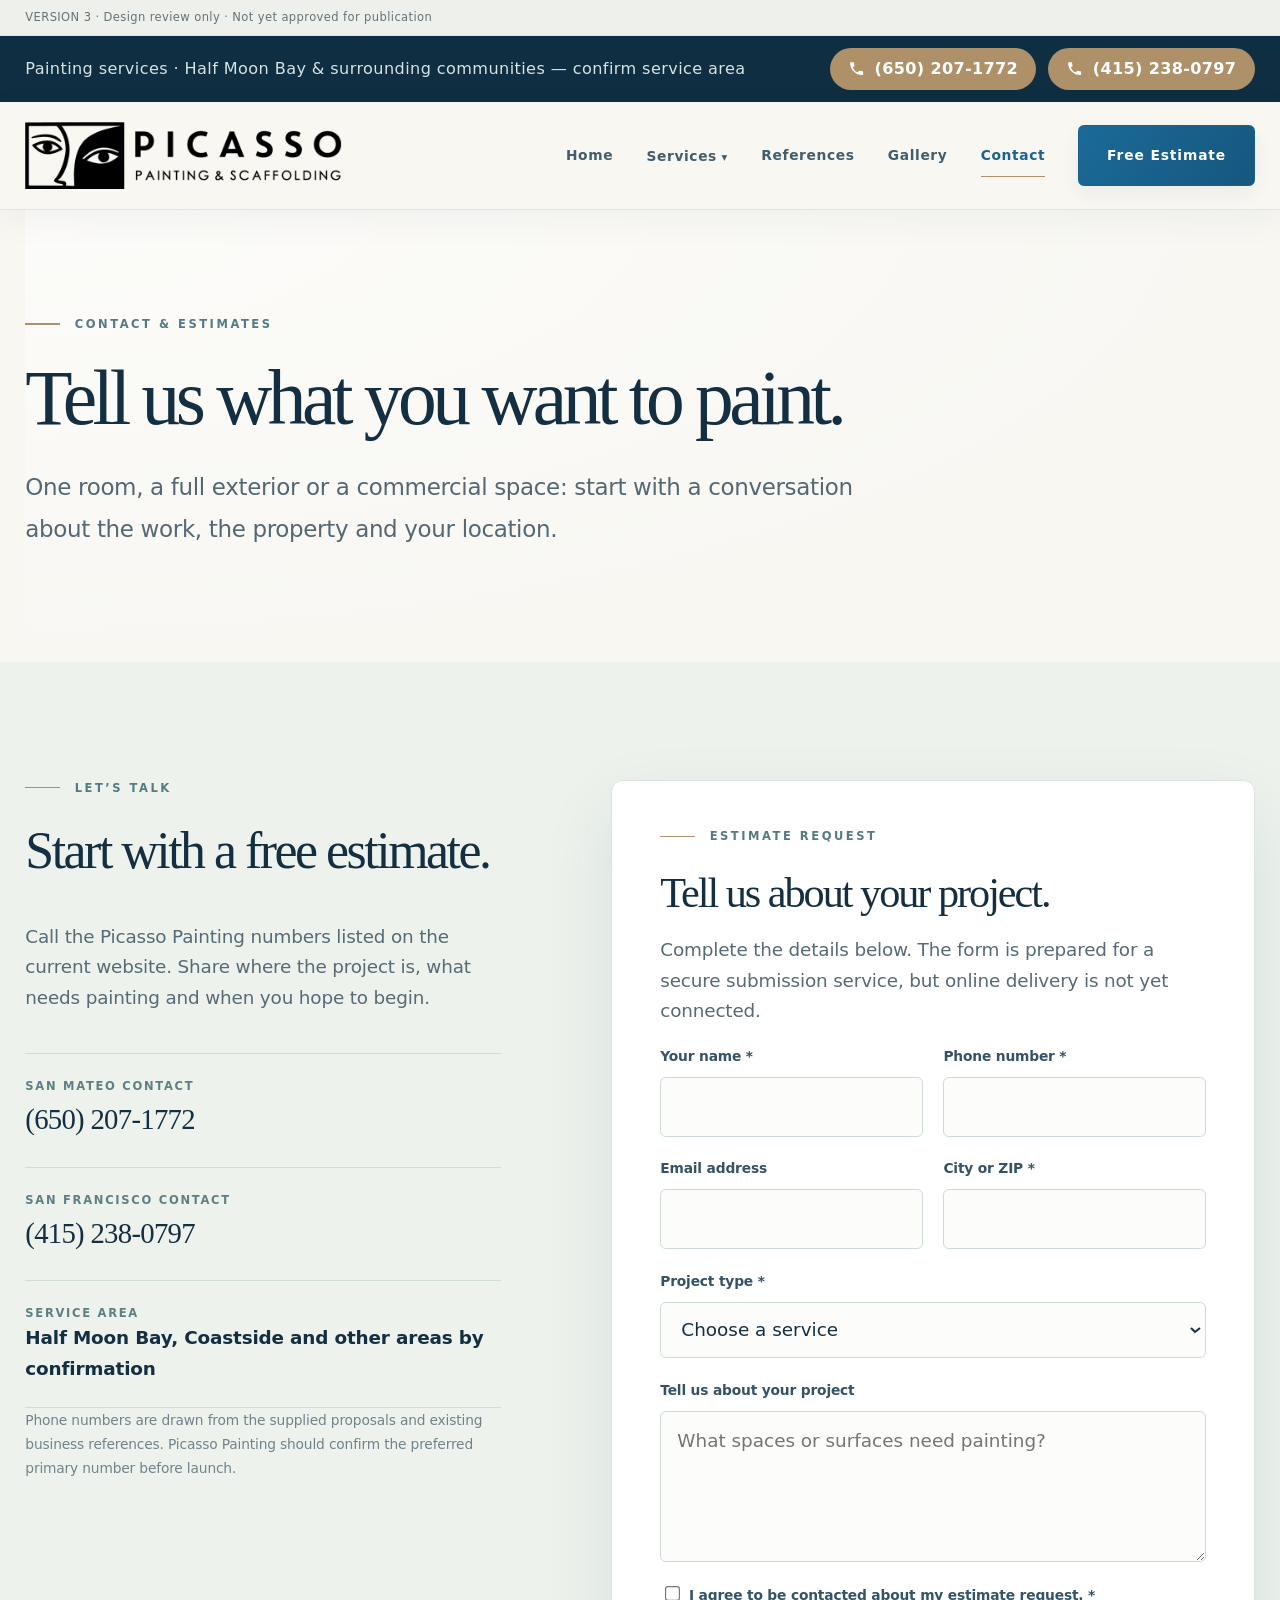
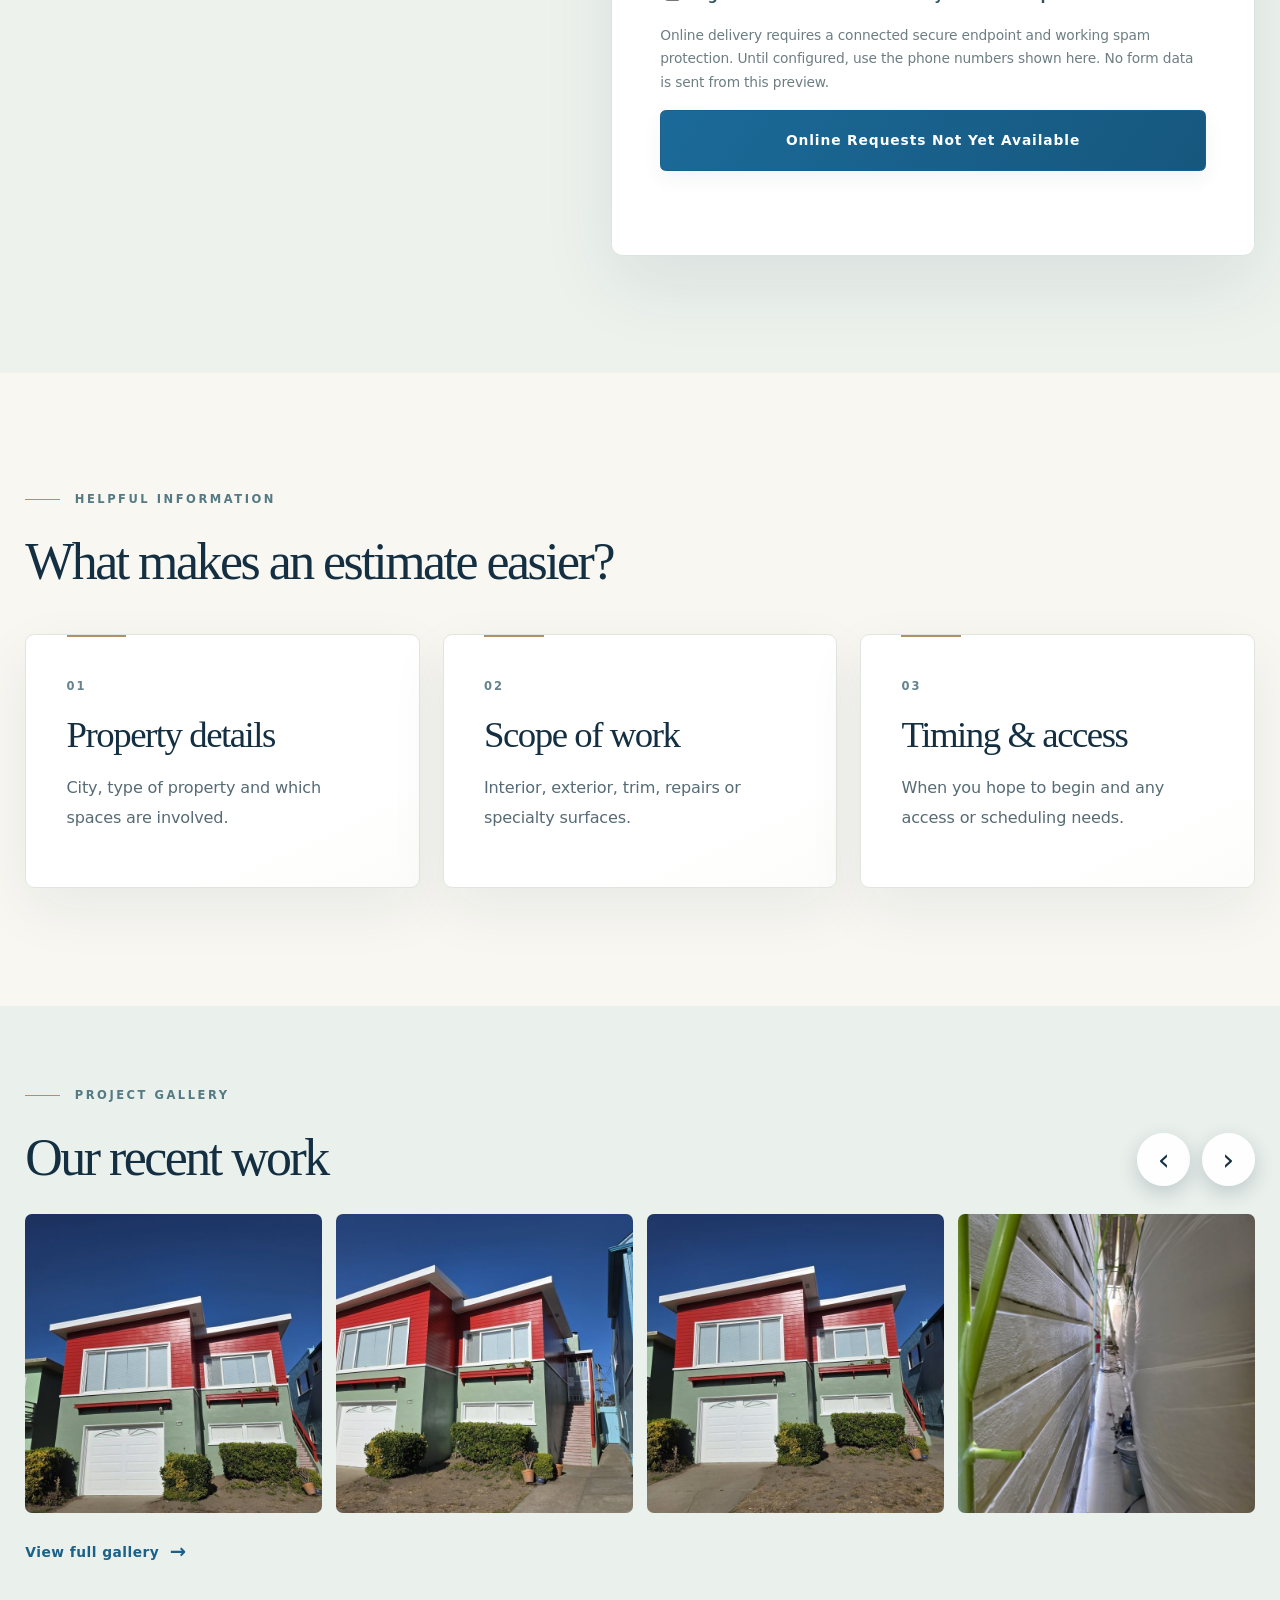
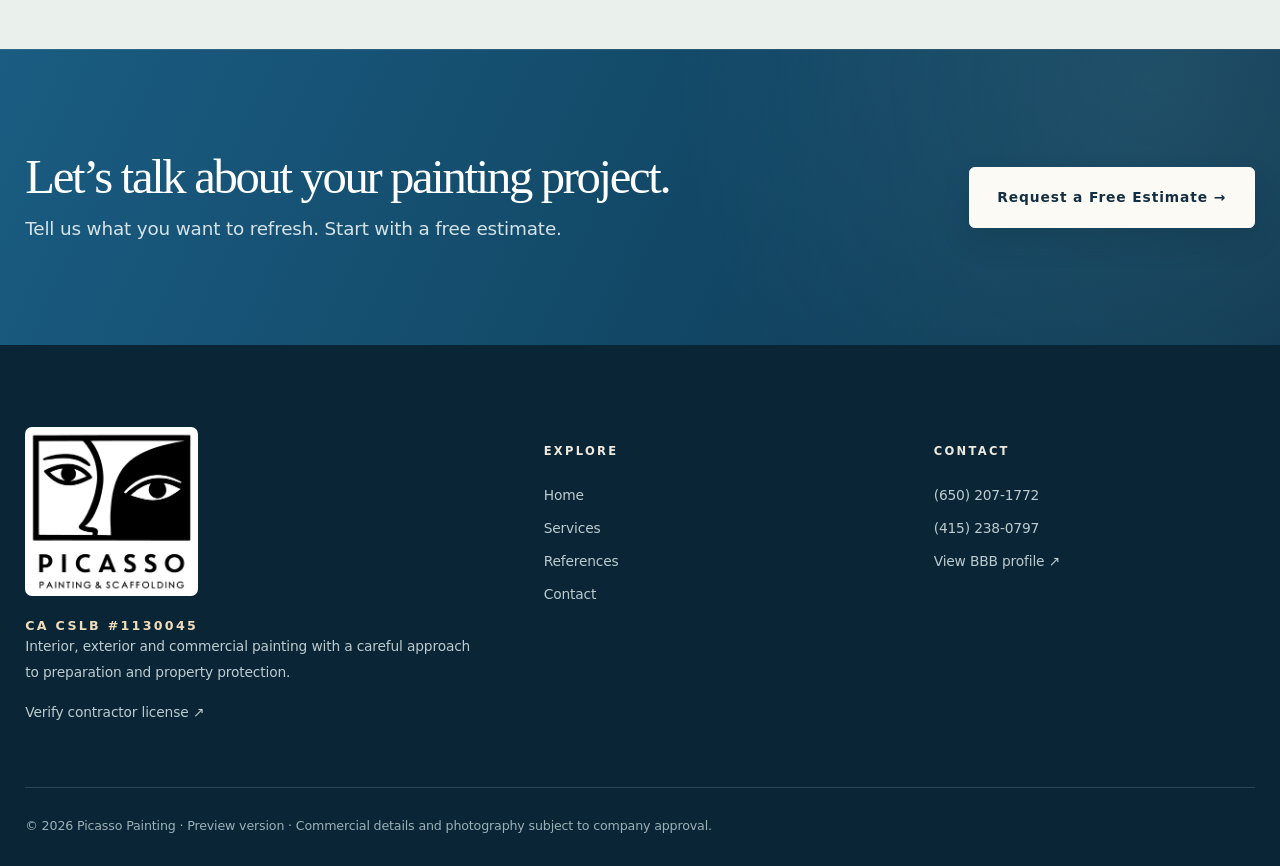
==== contacto.html @ cbc09846 "Aplicar cambios de la reunión del 19-nov: galería, logo, servicios y textos más grandes - Textos más" ====
<!doctype html><html lang="en"><head><meta charset="utf-8"><meta name="viewport" content="width=device-width,initial-scale=1"><meta name="theme-color" content="#112b41"><meta name="robots" content="noindex,nofollow"><title>Contact Picasso Painting | Request a Free Painting Estimate</title><meta name="description" content="Contact Picasso Painting about interior, exterior and commercial painting in Half Moon Bay and nearby communities. Call to discuss a free estimate."><meta property="og:title" content="Contact Picasso Painting | Request a Free Painting Estimate"><meta property="og:description" content="Contact Picasso Painting about interior, exterior and commercial painting in Half Moon Bay and nearby communities. Call to discuss a free estimate."><meta property="og:type" content="website"><style>
:root{--navy:#112b41;--deep:#092435;--blue:#1766a7;--sea:#e8f1ed;--cream:#faf9f5;--white:#fff;--muted:#536976;--line:#d9e3e3;--gold:#b99b6d;--max:1190px}
*{box-sizing:border-box}html{scroll-behavior:smooth;scroll-padding-top:94px}body{margin:0;background:var(--cream);font:16px/1.65 system-ui,-apple-system,Segoe UI,sans-serif;color:var(--navy);overflow-x:hidden}a{color:inherit;text-decoration:none}img{display:block;max-width:100%}button,input,textarea,select{font:inherit}button{cursor:pointer} :focus-visible{outline:3px solid #4e9dd0;outline-offset:3px} .wrap{width:min(var(--max),calc(100% - 44px));margin:auto}h1,h2,h3,p{margin-top:0}h1,h2,h3{font-family:Georgia,'Times New Roman',serif;font-weight:400;letter-spacing:-.045em;line-height:1.12}h1{font-size:clamp(44px,5.8vw,78px)}h2{font-size:clamp(35px,4vw,55px)}h3{font-size:clamp(25px,2.7vw,33px)}p{color:var(--muted)}.eyebrow{font-size:11px;letter-spacing:.18em;text-transform:uppercase;font-weight:800;color:#467989;margin-bottom:15px;display:flex;gap:12px;align-items:center}.eyebrow:before{content:'';width:23px;height:1px;background:var(--gold)}.lead{font-size:clamp(17px,1.6vw,20px);line-height:1.75}.btn{display:inline-flex;align-items:center;justify-content:center;min-height:52px;padding:12px 22px;border:1px solid transparent;border-radius:4px;font-weight:800;font-size:13px;text-align:center;transition:.2s}.btn:hover{transform:translateY(-2px)}.primary{background:var(--blue);color:white}.primary:hover{background:#105083}.outline{border-color:#b6cad1;background:white}.outline:hover{background:#eaf3f5}.white{background:white;color:var(--navy)}.text-link{display:inline-flex;font-size:13px;font-weight:800;color:#1664a5;gap:9px;align-items:center}.text-link:after{content:'→';font-size:18px}.topline{background:var(--navy);color:#dce9ed;font-size:11px;padding:8px 0}.topline .wrap{display:flex;justify-content:space-between;gap:12px}.topline a:hover{text-decoration:underline}.head{position:sticky;top:0;z-index:30;background:rgba(250,249,245,.97);border-bottom:1px solid var(--line);backdrop-filter:blur(16px)}.header{display:flex;justify-content:space-between;align-items:center;min-height:83px;gap:24px}.brand{display:flex;align-items:center;gap:11px}.brand img{width:61px;height:44px;object-fit:contain}.brand-text{display:grid;line-height:1.1;color:var(--navy)}.brand-text strong{font-size:21px;letter-spacing:.14em}.brand-text small{font-size:10px;letter-spacing:.49em;font-weight:800;margin-top:5px}.nav{display:flex;gap:25px;align-items:center}.nav>a:not(.btn){font-size:12px;font-weight:800;color:#385266}.nav>a[aria-current=page]{color:var(--blue);border-bottom:2px solid var(--blue);padding-bottom:5px}.nav a:hover{color:#1766a7}.menu{display:none;background:white;border:1px solid var(--line);border-radius:4px;padding:9px 14px;font-size:20px}.hero{display:grid;grid-template-columns:1.05fr .95fr;align-items:center;gap:7%;padding:76px 0 95px}.hero h1{margin:0 0 21px}.hero h1 em{font-weight:400;color:var(--blue)}.hero p{max-width:590px}.actions{display:flex;flex-wrap:wrap;gap:12px}.hero-photo{height:500px;border-radius:155px 7px 7px 7px;background:linear-gradient(135deg,#dcebe5,#c8dbd8);overflow:hidden;box-shadow:0 20px 60px #112b411c;position:relative}.hero-photo img{width:100%;height:100%;object-fit:cover}.photo-caption{font-size:11px;color:#647b84;padding-top:9px}.hero-words{display:flex;flex-wrap:wrap;gap:17px;font-size:12px;color:#54727e;font-weight:700;margin-top:26px}.hero-words span:before{content:'✓';color:var(--blue);margin-right:7px}.strip{background:#fff;border-block:1px solid var(--line)}.strip-inner{display:grid;grid-template-columns:repeat(3,1fr)}.strip-item{padding:25px 24px;border-right:1px solid var(--line)}.strip-item:first-child{padding-left:0}.strip-item:last-child{border:0}.strip-item b{display:block;font-size:13px}.strip-item p{font-size:12px;margin:4px 0 7px}.strip-item a{font-size:12px;color:var(--blue);font-weight:750;text-decoration:underline}.section{padding:98px 0}.alt{background:#edf4f0}.dark{background:var(--navy);color:#fff}.dark h2,.dark h3{color:#fff}.dark p{color:#c5d7df}.section-head{display:flex;gap:35px;align-items:end;justify-content:space-between;margin-bottom:34px}.section-head h2{margin:0;max-width:740px}.section-head p{max-width:335px;margin:0}.cards{display:grid;grid-template-columns:repeat(3,minmax(0,1fr));gap:18px}.card{background:#fff;border:1px solid var(--line);padding:31px;display:flex;flex-direction:column;min-width:0}.card small{color:#54808d;letter-spacing:.14em;text-transform:uppercase;font-weight:850;font-size:10px}.card h3{margin:12px 0}.card p{font-size:14px;flex:1}.card .text-link{margin-top:10px}.reasons{display:grid;grid-template-columns:repeat(3,1fr);border-top:1px solid #ffffff33;border-left:1px solid #ffffff33;margin-top:32px}.reason{padding:28px;border-bottom:1px solid #ffffff33;border-right:1px solid #ffffff33}.reason b{font-size:15px}.reason p{font-size:13px;margin:8px 0 0}.reason .number{color:#bfd5dd;font:italic 29px Georgia;display:block;margin-bottom:16px}.process{display:grid;grid-template-columns:repeat(4,1fr);gap:22px}.process article{border-top:1px solid var(--line);padding-top:19px}.process b{color:#ae8e63;font:italic 30px Georgia}.process h3{font:700 16px system-ui;letter-spacing:0;margin:15px 0 9px}.process p{font-size:13px}.faq{max-width:850px;margin:auto;border-top:1px solid var(--line)}.faq details{border-bottom:1px solid var(--line)}.faq summary{padding:20px 0;cursor:pointer;font-weight:750;list-style:none;display:flex;justify-content:space-between;gap:20px}.faq summary:after{content:'+';font-size:25px;font-weight:300;color:var(--blue)}.faq details[open] summary:after{content:'−'}.faq summary::-webkit-details-marker{display:none}.faq p{font-size:14px;padding-bottom:14px;max-width:720px}.cta{background:#155c93;color:white;padding:65px 0}.cta-inner{display:flex;justify-content:space-between;align-items:center;gap:30px}.cta h2{color:#fff;margin:0 0 8px}.cta p{color:#dfebf1;margin:0}.footer{background:var(--deep);color:#d7e6e9;padding:55px 0 24px}.footer-grid{display:grid;grid-template-columns:1.4fr 1fr 1fr;gap:50px;border-bottom:1px solid #ffffff29;padding-bottom:35px}.footer h4{color:#fff;text-transform:uppercase;font-size:11px;letter-spacing:.13em}.footer p,.footer a{color:#b8cfd5;font-size:13px}.footer a{display:block;margin:6px 0}.footer .brand-text strong{color:#fff}.footer-bottom{font-size:11px;color:#9bb6bd;padding-top:20px}.page-hero{padding:73px 0 55px}.page-hero h1{max-width:870px;margin:0 0 21px}.page-hero p{max-width:730px}.feature{display:grid;grid-template-columns:.82fr 1.18fr;gap:9%;padding:63px 0;border-top:1px solid var(--line);align-items:start}.feature:nth-child(even){grid-template-columns:1.18fr .82fr}.feature:nth-child(even) .feature-copy{order:2}.feature h2{margin:8px 0 19px}.feature p{font-size:15px}.feature-list{background:#fff;border:1px solid var(--line);padding:30px}.feature-list h3{font-size:25px;margin:0 0 18px}.feature-list ul{margin:0;padding-left:19px;color:var(--muted)}.feature-list li{padding-bottom:9px;font-size:14px}.special-grid{display:grid;grid-template-columns:repeat(3,1fr);gap:13px}.special-grid div{background:white;padding:20px;border:1px solid var(--line);font-weight:700;font-size:14px}.ref-actions{display:flex;gap:10px;flex-wrap:wrap;margin:20px 0 30px}.filter{border:1px solid #bbccd1;background:#fff;padding:10px 16px;border-radius:3px;font-size:13px;font-weight:800;color:var(--navy)}.filter[aria-pressed=true]{background:var(--navy);color:white}.reference-grid{display:grid;grid-template-columns:repeat(3,1fr);gap:16px}.reference{background:#fff;border:1px solid var(--line);padding:27px}.reference small{color:#5a8390;font-size:11px;letter-spacing:.12em;text-transform:uppercase;font-weight:800}.reference h3{font-size:26px;margin:12px 0}.reference p{font-size:13px;margin-bottom:0}.notice{border-left:3px solid var(--gold);background:#fff;padding:19px 24px;margin:24px 0;color:var(--muted);font-size:13px}.contact-grid{display:grid;grid-template-columns:.85fr 1.15fr;gap:8%;align-items:start}.contact-phones{border-top:1px solid #cbdcd9;margin-top:27px}.contact-phones div{padding:16px 0;border-bottom:1px solid #cbdcd9}.contact-phones span{display:block;font-size:10px;font-weight:800;text-transform:uppercase;letter-spacing:.12em;color:#5e818b}.contact-phones a{font-size:21px;font-weight:800}.form-box{background:white;padding:34px;border:1px solid var(--line);box-shadow:0 15px 40px #112b410d}.form-box h2{font-size:36px}.fields{display:grid;grid-template-columns:1fr 1fr;gap:15px}.field{display:flex;flex-direction:column;gap:5px}.field.full{grid-column:1/-1}.field label{font-size:12px;font-weight:800}.field input,.field select,.field textarea{min-height:49px;width:100%;background:#fbfcfc;border:1px solid #bccfd5;padding:11px;border-radius:3px;color:var(--navy)}.field textarea{min-height:110px;resize:vertical}.field input:focus,.field textarea:focus,.field select:focus{border-color:#1664a5}.form-note{font-size:12px;margin:14px 0}.form-status{font-size:13px;font-weight:750;color:#8a5131;min-height:1.4em}.bot-field{position:absolute!important;left:-9999px!important}.mobile-cta{display:none}.review-flag{font-size:11px;background:#e7eee9;border-bottom:1px solid #d3e0db;color:#476675;padding:7px 0}.review-flag a{text-decoration:underline}.fineprint{font-size:12px;color:#718591}.detail-link{display:block;color:#12619a;font-size:13px;font-weight:800;margin-top:12px}.error{color:#a13d36}.success{color:#176a51}
@media(max-width:900px){.nav{gap:14px}.nav>a:not(.btn){font-size:11px}.hero{gap:4%}.cards,.reference-grid{grid-template-columns:repeat(2,1fr)}.footer-grid{gap:25px}}
@media(max-width:720px){body{padding-bottom:66px}.wrap{width:min(100% - 32px,var(--max))}.topline{display:none}.header{min-height:72px}.brand img{width:48px}.brand-text strong{font-size:17px}.brand-text small{font-size:8px}.menu{display:block}.nav{display:none;position:absolute;left:0;right:0;top:100%;background:var(--cream);padding:20px 16px 25px;border-bottom:1px solid var(--line);flex-direction:column;align-items:stretch;gap:15px;box-shadow:0 15px 20px #112b4115}.nav.open{display:flex}.nav>a:not(.btn){font-size:14px;padding:8px}.hero{grid-template-columns:1fr;gap:31px;padding:49px 0 60px}.hero h1{font-size:clamp(42px,11vw,60px)}.hero-photo{height:350px;border-top-left-radius:105px}.strip-inner{grid-template-columns:1fr}.strip-item{padding:17px 0;border-right:0;border-bottom:1px solid var(--line)}.strip-item:last-child{border:0}.section{padding:67px 0}.section-head{display:block}.section-head p{margin-top:16px}.cards,.reference-grid,.reasons,.process,.special-grid,.footer-grid{grid-template-columns:1fr}.reasons{border-left:0}.reason{border-left:1px solid #ffffff33}.cta-inner{display:block}.cta .btn{margin-top:23px}.feature,.feature:nth-child(even){grid-template-columns:1fr;gap:20px;padding:42px 0}.feature:nth-child(even) .feature-copy{order:0}.page-hero{padding:49px 0 30px}.contact-grid{grid-template-columns:1fr;gap:35px}.form-box{padding:23px}.fields{grid-template-columns:1fr}.mobile-cta{display:grid;grid-template-columns:1fr 1fr;position:fixed;bottom:0;left:0;right:0;z-index:55;background:#fff;box-shadow:0 -5px 20px #0b263823;gap:8px;padding:8px max(12px,env(safe-area-inset-left)) calc(8px + env(safe-area-inset-bottom))}.mobile-cta a{min-height:47px;padding:8px;font-size:12px}.footer{padding-bottom:35px}}
@media(prefers-reduced-motion:reduce){html{scroll-behavior:auto}*,*:before,*:after{animation-duration:.01ms!important;transition-duration:.01ms!important}}

/* ============================================================
   PICASSO PAINTING · COASTAL EDITORIAL PREMIUM REFINEMENT
   Visual-only enhancement. Existing HTML, copy, links and JS remain intact.
   ============================================================ */
:root{
  --navy:#142f42;
  --deep:#0b2535;
  --blue:#1b628d;
  --sea:#eaf0ec;
  --cream:#f8f7f2;
  --white:#ffffff;
  --muted:#566b75;
  --line:#dbe2de;
  --gold:#ae9168;
  --max:1216px;
  --premium-shadow:0 18px 52px rgba(18,46,61,.065);
  --premium-shadow-hover:0 25px 55px rgba(18,46,61,.12);
  --premium-serif:"Iowan Old Style","Baskerville","Palatino Linotype","Book Antiqua",Georgia,serif;
  --premium-sans:"Avenir Next","Segoe UI",system-ui,-apple-system,BlinkMacSystemFont,sans-serif;
}
body{
  background:var(--cream);
  color:var(--navy);
  font-family:var(--premium-sans);
  font-weight:400;
  letter-spacing:-.009em;
  -webkit-font-smoothing:antialiased;
  text-rendering:optimizeLegibility;
}
h1,h2,h3{font-family:var(--premium-serif);font-weight:400;line-height:1.11;letter-spacing:-.048em}
h1{font-size:clamp(46px,6.05vw,84px);line-height:1.055;letter-spacing:-.058em}
h2{font-size:clamp(37px,4.05vw,57px)}
h3{font-size:clamp(25px,2.5vw,34px);letter-spacing:-.04em}
p{color:var(--muted)}
.lead{font-size:clamp(17px,1.65vw,20px);line-height:1.83;letter-spacing:-.015em;color:#546874}
.eyebrow{
  font-size:10px;
  line-height:1.45;
  font-weight:800;
  letter-spacing:.22em;
  color:#547a83;
  gap:13px;
  margin-bottom:22px;
}
.eyebrow:before{width:30px;background:var(--gold);height:1px}
:focus-visible{outline:2px solid #246e9e;outline-offset:4px}
.review-flag{
  background:#edf0eb;
  border-bottom:1px solid #e0e5dc;
  color:#637477;
  font-size:10px;
  letter-spacing:.035em;
  padding:7px 0;
}
.topline{background:#102e42;color:#d6e3e6;padding:9px 0;font-size:11px;letter-spacing:.025em}
.topline .wrap{align-items:center}
.topline a{color:#f2f4f1;transition:color .2s ease}
.topline a:hover{color:#e3c99f}
.head{
  background:rgba(248,247,242,.955);
  border-bottom:1px solid rgba(114,144,151,.18);
  box-shadow:0 8px 32px rgba(16,43,59,.048);
  -webkit-backdrop-filter:blur(20px);
  backdrop-filter:blur(20px);
}
.header{min-height:93px;gap:32px}
.brand{gap:14px}
.brand img{width:65px;height:46px;object-fit:contain}
.brand-text strong{font-size:20px;font-weight:750;letter-spacing:.16em}
.brand-text small{font-size:9px;letter-spacing:.55em;font-weight:800;margin-top:6px}
.nav{gap:29px}
.nav>a:not(.btn){
  font-size:12px;
  font-weight:700;
  color:#425d6b;
  letter-spacing:.045em;
  position:relative;
  padding-bottom:0;
  border:0;
  transition:color .2s ease;
}
.nav>a:not(.btn):after{
  content:"";
  position:absolute;
  left:0;right:100%;bottom:-9px;
  height:1px;
  background:var(--gold);
  transition:right .25s ease;
}
.nav>a:not(.btn):hover:after,.nav>a[aria-current=page]:after{right:0}
.nav>a[aria-current=page]:not(.btn){color:var(--blue)}
.nav a:hover{color:var(--blue)}
.btn{
  min-height:53px;
  padding:13px 24px;
  border-radius:5px;
  font-size:12px;
  font-weight:800;
  letter-spacing:.065em;
  line-height:1.35;
  box-shadow:0 7px 18px rgba(13,48,72,.055);
  transition:background-color .25s ease,box-shadow .25s ease,transform .25s ease,border-color .25s ease,color .25s ease;
}
.btn:hover{transform:translateY(-2px);box-shadow:0 13px 25px rgba(13,48,72,.14)}
.primary{background:linear-gradient(125deg,#1b6a99,#16577d);border-color:#1b608b;color:#fff}
.primary:hover{background:linear-gradient(125deg,#165a82,#0d466a);border-color:#124c71}
.outline{background:rgba(255,255,255,.72);border-color:#bbccc9;color:var(--navy)}
.outline:hover{background:#fff;border-color:var(--gold)}
.white{background:#fcfaf5;color:var(--navy);border-color:#fcfaf5}
.white:hover{background:#fffdf9}
.text-link,.detail-link{
  color:#1b6088;
  font-size:12px;
  font-weight:800;
  letter-spacing:.035em;
  text-underline-offset:4px;
  transition:color .2s ease;
}
.text-link:hover,.detail-link:hover{color:#977744}
.text-link:after{font-size:17px;transition:transform .2s ease}
.text-link:hover:after{transform:translateX(4px)}
.hero{
  gap:8%;
  padding:clamp(75px,7.5vw,115px) 0 clamp(95px,8.7vw,132px);
  background:radial-gradient(ellipse at 30% 24%,rgba(255,255,255,.74),rgba(255,255,255,0) 65%);
}
.hero h1{max-width:690px;margin-bottom:27px}
.hero h1 em,.references-hero h1 em{color:var(--blue);font-style:italic}
.hero p{max-width:575px}
.hero .actions{margin-top:30px}
.hero-photo{
  height:clamp(480px,44vw,585px);
  border-radius:210px 9px 9px 9px;
  background:linear-gradient(140deg,#dce9e4,#c6d8d7);
  box-shadow:0 30px 75px rgba(16,49,68,.16),0 2px 8px rgba(16,49,68,.055);
  isolation:isolate;
}
.hero-photo:after{
  content:"";position:absolute;inset:0;
  pointer-events:none;
  background:linear-gradient(to bottom,transparent 60%,rgba(12,39,56,.11));
}
.hero-photo img{transition:transform .8s cubic-bezier(.2,.7,.2,1)}
.hero-photo:hover img{transform:scale(1.035)}
.photo-caption{color:#71858c;font-size:10px;letter-spacing:.02em;padding-top:13px}
.hero-words{margin-top:34px;gap:12px 24px;font-size:11px;font-weight:700;color:#5a7580}
.hero-words span:before{color:#96754c;margin-right:8px}
.strip{
  background:linear-gradient(115deg,#fffefb,#f9fbf8);
  border-block:1px solid var(--line);
}
.strip-item{padding:30px 32px;border-color:var(--line)}
.strip-item b{font-size:13px;letter-spacing:.005em;color:#203d4f}
.strip-item p{font-size:12px;line-height:1.7;margin:5px 0 8px}
.strip-item a{font-size:12px;color:var(--blue);text-underline-offset:3px}
.section{padding:clamp(80px,8vw,118px) 0}
.alt{background:#edf2ed}
.section-head{gap:40px;margin-bottom:40px}
.section-head h2{max-width:760px}
.section-head p{line-height:1.75}
.cards{gap:20px}
.card{
  border:1px solid #e0e5e0;
  border-radius:8px;
  padding:37px 35px 34px;
  background:linear-gradient(155deg,#fff 0%,#fff 75%,#fcfcfa 100%);
  box-shadow:var(--premium-shadow);
  position:relative;
  overflow:hidden;
  transition:transform .26s ease,box-shadow .26s ease,border-color .26s ease;
}
.card:before{
  content:"";position:absolute;left:35px;top:0;
  width:52px;height:2px;background:var(--gold);
}
.card:hover{transform:translateY(-5px);border-color:#d6dace;box-shadow:var(--premium-shadow-hover)}
.card small{font-size:10px;letter-spacing:.17em;font-weight:800;color:#64838c}
.card h3{margin:16px 0 15px}
.card p{line-height:1.85;font-size:14px}
.card .text-link{margin-top:15px}
.dark{
  background:
    radial-gradient(ellipse at 100% 0%,rgba(49,102,126,.24),transparent 54%),
    linear-gradient(130deg,#14384c 0%,#0f2f42 48%,#0b2637 100%);
  color:#fff;
}
.dark h2,.dark h3{color:#f8f8f3}
.dark p{color:#c8d7db}
.dark .eyebrow{color:#b5cbd0}
.dark .eyebrow:before{background:#d0ad75}
.reasons{margin-top:42px;border-color:rgba(234,242,243,.2)}
.reason{padding:37px 34px;border-color:rgba(234,242,243,.2)}
.reason .number{font:italic 34px var(--premium-serif);color:#dbc39a;margin-bottom:20px}
.reason b{font-size:15px;font-weight:700;color:#f7f7f2}
.reason p{font-size:13px;line-height:1.8;margin-top:10px}
.process{gap:28px}
.process article{border-top:1px solid #cddad8;padding-top:24px}
.process b{color:var(--gold);font:italic 37px var(--premium-serif)}
.process h3{
  margin:20px 0 10px;
  font-family:var(--premium-sans);
  font-size:15px;
  font-weight:800;
  line-height:1.45;
  letter-spacing:.01em;
}
.process p{font-size:13px;line-height:1.8}
.faq{border-top-color:#cbd9d6}
.faq details{border-bottom-color:#cbd9d6}
.faq summary{
  padding:25px 0;
  font-size:15px;
  font-weight:700;
  color:#264559;
  transition:color .2s ease;
}
.faq summary:hover,.faq details[open] summary{color:var(--blue)}
.faq summary:after{color:#9a7b52}
.faq p{line-height:1.86}
.cta{
  background:
    radial-gradient(circle at 90% 10%,rgba(110,159,177,.18),transparent 40%),
    linear-gradient(115deg,#1a5c82,#10425e 70%,#0e374f);
  padding:clamp(67px,6.8vw,94px) 0;
  border-top:1px solid rgba(255,255,255,.1);
}
.cta h2{color:#fff;font-size:clamp(35px,3.8vw,53px)}
.cta p{color:#d5e3e8;line-height:1.8}
.cta .white{box-shadow:0 12px 25px rgba(6,25,35,.14)}
.footer{
  background:#0a2535;
  color:#e0e9e9;
  padding:71px 0 26px;
}
.footer-grid{gap:60px;border-bottom-color:rgba(225,236,235,.16);padding-bottom:48px}
.footer h4{font-size:10px;letter-spacing:.2em;font-weight:800;color:#eee9df;margin-bottom:18px}
.footer p,.footer a{color:#bbccd0;font-size:12px;line-height:1.9}
.footer a{transition:color .2s ease}
.footer a:hover{color:#e1c39a}
.footer-bottom{color:#9bb1b8;padding-top:24px;font-size:11px}
.page-hero{
  padding:clamp(75px,7.2vw,105px) 0 clamp(57px,6vw,78px);
  background:radial-gradient(ellipse at 0% 0%,rgba(255,255,255,.6),transparent 75%);
}
.page-hero h1{max-width:950px;margin-bottom:27px}
.page-hero p{max-width:750px}
.feature{gap:9%;padding:clamp(68px,7vw,100px) 0;border-top-color:#d8e0dd}
.feature h2{margin:10px 0 24px}
.feature p{font-size:15px;line-height:1.88}
.feature .btn{margin-top:13px}
.feature-list{
  background:linear-gradient(155deg,#fff,#fdfdfb);
  border:1px solid #dde4de;
  border-radius:9px;
  box-shadow:var(--premium-shadow);
  padding:43px 43px 36px;
  position:relative;
}
.feature-list:before{content:"";position:absolute;left:43px;top:0;background:var(--gold);width:63px;height:2px}
.feature-list h3{font-size:29px;margin-bottom:24px}
.feature-list li{font-size:14px;line-height:1.72;padding-bottom:12px}
.feature-list li::marker{color:#b59566}
.special-grid{gap:15px}
.special-grid div{
  border:1px solid #dfe5df;
  border-radius:6px;
  padding:24px 22px;
  background:rgba(255,255,255,.9);
  box-shadow:0 8px 26px rgba(16,50,61,.035);
  font-size:14px;
  font-weight:650;
  line-height:1.55;
}
.notice{
  background:#fffdfa;
  border-left:3px solid var(--gold);
  box-shadow:0 10px 30px rgba(23,51,61,.045);
  border-radius:0 6px 6px 0;
  padding:23px 28px;
}
.contact-grid{gap:9%}
.contact-phones{border-top-color:#d0ded7;margin-top:35px}
.contact-phones div{padding:20px 0;border-bottom-color:#d0ded7}
.contact-phones span{font-size:10px;letter-spacing:.15em;color:#5e8083}
.contact-phones a{
  font-size:25px;
  font-family:var(--premium-serif);
  font-weight:500;
  letter-spacing:-.025em;
  transition:color .2s ease;
}
.contact-phones a:hover{color:var(--blue)}
.form-box{
  padding:clamp(29px,3.25vw,48px);
  border:1px solid #dce4df;
  border-radius:10px;
  background:#fff;
  box-shadow:0 25px 65px rgba(19,53,69,.09);
}
.form-box h2{font-size:clamp(31px,3.3vw,44px);margin-bottom:18px}
.fields{gap:18px}
.field{gap:8px}
.field label{font-weight:750;font-size:12px;color:#345366}
.field input,.field select,.field textarea{
  background:#fcfdfb;
  border:1px solid #cddbd5;
  border-radius:5px;
  padding:12px 14px;
  color:var(--navy);
  transition:border-color .2s ease,box-shadow .2s ease;
}
.field input:not([type=checkbox]):focus,.field select:focus,.field textarea:focus{
  border-color:var(--blue);
  box-shadow:0 0 0 3px rgba(27,98,141,.09);
  outline:none;
}
.field input[type=checkbox]{accent-color:var(--blue)}
.form-note{color:#6d7e83;line-height:1.7}
.fineprint{color:#71838b;line-height:1.75}
.ref-actions{gap:11px}
.filter{border-color:#c4d2cc;border-radius:5px;letter-spacing:.02em;transition:background-color .2s ease,color .2s ease,border-color .2s ease}
.filter:hover{border-color:var(--gold);background:#fffdf7}
.filter[aria-pressed=true]{background:var(--navy);border-color:var(--navy);color:#fff}
.reference-stats{border-color:#d6e0da;margin-top:45px}
.reference-stats>div+div{border-left-color:#d6e0da}
.reference-stats strong{font-family:var(--premium-serif);font-size:clamp(28px,3.5vw,45px);color:var(--navy)}
.reference-stats span{color:#60767c;letter-spacing:.02em;font-size:12px}
.reference-section{padding-top:clamp(75px,7vw,104px)}
.directory-controls{
  background:linear-gradient(145deg,#fff,#fdfdfb);
  border:1px solid #dce4de;
  border-radius:9px;
  padding:30px 31px 17px;
  box-shadow:0 15px 45px rgba(17,48,62,.06);
}
.directory-field label{color:#345466;letter-spacing:.035em}
.directory-field input,.directory-field select{
  background:#fcfdfb;
  border:1px solid #c8d6d1;
  border-radius:5px;
  height:53px;
  transition:border-color .2s ease,box-shadow .2s ease;
}
.directory-field input:focus,.directory-field select:focus{
  border-color:var(--blue);
  outline:none;
  box-shadow:0 0 0 3px rgba(27,98,141,.09);
}
.directory-controls .filter{border-radius:5px;font-size:12px;min-height:42px}
.directory-summary{border-top-color:#e0e7e0;padding-top:15px}
.reset-button{color:var(--blue);text-underline-offset:4px}
.reference-grid{gap:19px}
.reference{
  border:1px solid #e0e6e1;
  border-radius:8px;
  padding:29px 28px 23px;
  background:#fff;
  box-shadow:0 9px 30px rgba(16,46,62,.047);
  transition:transform .24s ease,box-shadow .24s ease,border-color .24s ease;
}
.reference:hover{
  transform:translateY(-3px);
  border-color:#c7d6ce;
  box-shadow:0 21px 43px rgba(16,46,62,.105);
}
.reference .record-type{background:#edf3f5;color:#185b82;border-radius:3px;padding:5px 9px}
.reference .record-location{color:#5e8184}
.reference .record-number{color:#71898c}
.reference h3{font-family:var(--premium-serif);font-size:clamp(22px,2vw,28px);letter-spacing:-.037em}
.reference .record-work{font-size:13px;line-height:1.83;color:#66787c}
.reference .record-bottom{border-top-color:#e5e9e5;padding-top:16px}
.record-bottom a{color:var(--blue);text-underline-offset:4px}
.ref-empty{border:1px solid #dbe2dc;border-radius:8px;padding:65px 30px}
.reference-disclosure{
  background:#e7ede8;
  border-top:2px solid #b6a17c;
  border-radius:0 0 7px 7px;
  padding:34px;
  gap:30px;
}
.reference-disclosure h3{font-family:var(--premium-sans);font-size:14px}
.reference-disclosure p{line-height:1.8}
.reference-help-inner{gap:50px}
.mobile-cta a{box-shadow:none}
@media(max-width:1000px){
  .nav{gap:15px}
  .header{gap:18px}
  .hero{gap:5%}
  .hero-photo{height:480px}
  .feature-list{padding:33px 30px}
  .feature-list:before{left:30px}
}
@media(max-width:720px){
  body{padding-bottom:73px}
  .wrap{width:min(100% - 34px,var(--max))}
  .header{min-height:77px}
  .brand img{width:52px;height:40px}
  .brand-text strong{font-size:17px}
  .brand-text small{font-size:8px;letter-spacing:.49em}
  .menu{background:#fff;border:1px solid #cedad4;border-radius:5px;color:var(--navy);padding:8px 13px}
  .nav{
    background:rgba(248,247,242,.99);
    border-color:#dbe4de;
    box-shadow:0 18px 36px rgba(10,39,54,.12);
    padding:22px 18px 28px;
    gap:15px;
  }
  .nav>a:not(.btn){font-size:14px;padding:9px;letter-spacing:.02em}
  .nav>a:not(.btn):after{bottom:3px;left:9px;right:100%}
  .nav>a[aria-current=page]:after{right:75%}
  .hero{gap:39px;padding:62px 0 76px}
  .hero h1{font-size:clamp(45px,10.7vw,65px)}
  .hero-photo{height:380px;border-top-left-radius:135px}
  .hero .actions{margin-top:25px}
  .hero-words{margin-top:26px}
  .section{padding:75px 0}
  .section-head{margin-bottom:31px}
  .section-head p{margin-top:17px}
  .cards,.reference-grid,.reasons,.process,.special-grid,.footer-grid{grid-template-columns:1fr}
  .card{padding:31px 28px}
  .card:before{left:28px}
  .reason{padding:29px 27px}
  .process{gap:23px}
  .page-hero{padding:59px 0 46px}
  .page-hero h1{font-size:clamp(44px,10vw,64px)}
  .feature,.feature:nth-child(even){padding:55px 0;gap:25px}
  .feature-list{padding:32px 28px}
  .feature-list:before{left:28px}
  .feature-list h3{font-size:27px}
  .special-grid{gap:12px}
  .special-grid div{padding:20px 22px}
  .form-box{padding:28px 23px}
  .contact-grid{gap:40px}
  .footer{padding:58px 0 40px}
  .footer-grid{gap:23px;padding-bottom:33px}
  .cta{padding:70px 0}
  .reference-stats{margin-top:32px}
  .reference-section{padding-top:64px}
  .directory-controls{padding:23px 18px 15px}
  .directory-fields{grid-template-columns:1fr}
  .reference{padding:25px 23px 21px}
  .reference-grid{gap:14px}
  .reference-disclosure{padding:26px 23px}
  .mobile-cta{
    background:rgba(255,255,253,.98);
    border-top:1px solid #d8e2da;
    box-shadow:0 -6px 25px rgba(8,38,57,.13);
    gap:9px;
    padding:9px max(12px,env(safe-area-inset-left)) calc(9px + env(safe-area-inset-bottom));
  }
  .mobile-cta a{min-height:48px;font-size:11px;letter-spacing:.04em}
}
@media(max-width:390px){
  .hero-photo{height:315px;border-top-left-radius:100px}
  .hero h1{font-size:43px}
  .page-hero h1{font-size:43px}
  .hero-words{gap:8px 14px}
  .actions .btn{width:100%}
  .cta .btn{width:100%}
}
@media(prefers-reduced-motion:reduce){
  .btn,.card,.reference,.hero-photo img,.text-link:after{transition:none!important}
  .card:hover,.reference:hover,.btn:hover,.hero-photo:hover img{transform:none!important}
}


/* License number: readable contrast on the dark footer, in every viewport. */
.footer .brand-text small{
  color:#f0dcb9;
  font-size:11px;
  letter-spacing:.18em;
  font-weight:800;
}

</style><link rel="stylesheet" href="ajustes.css"></head><body data-page="contacto"><div class="review-flag"><div class="wrap">VERSION 3 · Design review only · Not yet approved for publication</div></div><div class="topline"><div class="wrap"><span>Painting services · Half Moon Bay &amp; surrounding communities — confirm service area</span><span><a class="call" href="tel:+16502071772"><svg viewBox="0 0 24 24" fill="currentColor" aria-hidden="true"><path d="M6.6 10.8a15.1 15.1 0 0 0 6.6 6.6l2.2-2.2a1 1 0 0 1 1-.25c1.1.37 2.3.57 3.6.57a1 1 0 0 1 1 1V20a1 1 0 0 1-1 1A17 17 0 0 1 3 4a1 1 0 0 1 1-1h3.5a1 1 0 0 1 1 1c0 1.25.2 2.45.57 3.57a1 1 0 0 1-.25 1z"/></svg>(650) 207-1772</a><a class="call" href="tel:+14152380797"><svg viewBox="0 0 24 24" fill="currentColor" aria-hidden="true"><path d="M6.6 10.8a15.1 15.1 0 0 0 6.6 6.6l2.2-2.2a1 1 0 0 1 1-.25c1.1.37 2.3.57 3.6.57a1 1 0 0 1 1 1V20a1 1 0 0 1-1 1A17 17 0 0 1 3 4a1 1 0 0 1 1-1h3.5a1 1 0 0 1 1 1c0 1.25.2 2.45.57 3.57a1 1 0 0 1-.25 1z"/></svg>(415) 238-0797</a></span></div></div><header class="head"><div class="wrap header"><a class="brand" href="index.html" aria-label="Picasso Painting Home"><img class="logo" src="img/logo-horizontal.png" alt="Picasso Painting &amp; Scaffolding" width="760" height="160"></a><button class="menu" type="button" aria-label="Toggle navigation" aria-expanded="false" aria-controls="main-nav">☰</button><nav class="nav" id="main-nav" aria-label="Main navigation"><a href="index.html">Home</a><div class="nav-drop"><a href="servicios.html">Services</a><div class="nav-sub"><a href="servicios.html#painting">Painting</a><a href="servicios.html#scaffolding">Scaffolding</a></div></div><a href="referencias.html">References</a><a href="galeria.html">Gallery</a><a href="contacto.html" aria-current="page">Contact</a><a class="btn primary" href="contacto.html#estimate">Free Estimate</a></nav></div></header><main id="main"><section class="wrap page-hero"><div class="eyebrow">Contact &amp; estimates</div><h1>Tell us what you want to paint.</h1><p class="lead">One room, a full exterior or a commercial space: start with a conversation about the work, the property and your location.</p></section><section class="section alt"><div class="wrap contact-grid"><div><div class="eyebrow">Let’s talk</div><h2>Start with a free estimate.</h2><p>Call the Picasso Painting numbers listed on the current website. Share where the project is, what needs painting and when you hope to begin.</p><div class="contact-phones"><div><span>San Mateo contact</span><a href="tel:+16502071772">(650) 207-1772</a></div><div><span>San Francisco contact</span><a href="tel:+14152380797">(415) 238-0797</a></div><div><span>Service area</span><strong>Half Moon Bay, Coastside and other areas by confirmation</strong></div></div><p class="fineprint">Phone numbers are drawn from the supplied proposals and existing business references. Picasso Painting should confirm the preferred primary number before launch.</p></div><div class="form-box" id="estimate"><div class="eyebrow">Estimate request</div><h2>Tell us about your project.</h2><p>Complete the details below. The form is prepared for a secure submission service, but online delivery is not yet connected.</p><form id="estimate-form"><div class="fields"><div class="field"><label for="name">Your name *</label><input id="name" name="name" autocomplete="name" required minlength="2" maxlength="100"></div><div class="field"><label for="phone">Phone number *</label><input id="phone" name="phone" type="tel" autocomplete="tel" required pattern="[0-9+(). -]{7,25}" title="Enter a valid telephone number"></div><div class="field"><label for="email">Email address</label><input id="email" name="email" type="email" autocomplete="email"></div><div class="field"><label for="location">City or ZIP *</label><input id="location" name="location" required autocomplete="address-level2" maxlength="90"></div><div class="field full"><label for="service">Project type *</label><select id="service" name="service" required><option value="">Choose a service</option><option>Interior Painting</option><option>Exterior Painting</option><option>Commercial Painting</option><option>Specialty Services</option><option>Scaffolding</option><option>Not sure yet</option></select></div><div class="field full"><label for="message">Tell us about your project</label><textarea id="message" name="message" rows="4" maxlength="2500" placeholder="What spaces or surfaces need painting?"></textarea></div><div class="field bot-field" aria-hidden="true"><label for="company_site">Leave this empty</label><input id="company_site" name="company_site" tabindex="-1" autocomplete="off"></div><div class="field full"><label><input type="checkbox" name="consent" value="yes" required style="width:auto;min-height:auto;margin-right:8px">I agree to be contacted about my estimate request. *</label></div></div><p class="form-note">Online delivery requires a connected secure endpoint and working spam protection. Until configured, use the phone numbers shown here. No form data is sent from this preview.</p><button class="btn primary" type="submit" style="width:100%">Send Estimate Request</button><p id="form-status" class="form-status" role="status" aria-live="polite"></p></form></div></div></section><section class="section"><div class="wrap"><div class="eyebrow">Helpful information</div><h2>What makes an estimate easier?</h2><div class="cards"><article class="card"><small>01</small><h3>Property details</h3><p>City, type of property and which spaces are involved.</p></article><article class="card"><small>02</small><h3>Scope of work</h3><p>Interior, exterior, trim, repairs or specialty surfaces.</p></article><article class="card"><small>03</small><h3>Timing &amp; access</h3><p>When you hope to begin and any access or scheduling needs.</p></article></div></div></section></main><section class="gal-banner" data-gal-banner aria-label="Project gallery"></section><section class="cta"><div class="wrap cta-inner"><div><h2>Let’s talk about your painting project.</h2><p>Tell us what you want to refresh. Start with a free estimate.</p></div><a class="btn white" href="contacto.html#estimate">Request a Free Estimate →</a></div></section><footer class="footer"><div class="wrap"><div class="footer-grid"><div><img class="footer-logo" src="img/logo-pie.png" alt="Picasso Painting &amp; Scaffolding" width="360" height="353" loading="lazy"><div class="brand-text"><small>CA CSLB #1130045</small></div><p>Interior, exterior and commercial painting with a careful approach to preparation and property protection.</p><a href="https://www.cslb.ca.gov/OnlineServices/CheckLicenseII/LicenseDetail.aspx?LicNum=1130045" target="_blank" rel="noopener noreferrer">Verify contractor license ↗</a></div><div><h4>Explore</h4><a href="index.html">Home</a><a href="servicios.html">Services</a><a href="referencias.html">References</a><a href="contacto.html">Contact</a></div><div><h4>Contact</h4><a href="tel:+16502071772">(650) 207-1772</a><a href="tel:+14152380797">(415) 238-0797</a><a href="https://www.bbb.org/us/ca/moss-beach/profile/painting-contractors/picasso-painting-1116-972477" target="_blank" rel="noopener noreferrer">View BBB profile ↗</a></div></div><div class="footer-bottom">© 2026 Picasso Painting · Preview version · Commercial details and photography subject to company approval.</div></div></footer><div class="mobile-cta"><a class="btn outline" href="tel:+16502071772">Call Now</a><a class="btn primary" href="contacto.html#estimate">Free Estimate</a></div><script>
(function(){
const toggle=document.querySelector('.menu'),nav=document.querySelector('.nav');
if(toggle&&nav){toggle.addEventListener('click',()=>{const on=nav.classList.toggle('open');toggle.setAttribute('aria-expanded',String(on));});document.addEventListener('keydown',e=>{if(e.key==='Escape'){nav.classList.remove('open');toggle.setAttribute('aria-expanded','false');}});}
const filters=document.querySelectorAll('.filter'),items=document.querySelectorAll('.reference');
filters.forEach(button=>button.addEventListener('click',()=>{filters.forEach(f=>f.setAttribute('aria-pressed',String(f===button)));items.forEach(item=>{item.hidden=button.dataset.filter!=='all'&&!item.dataset.category.split(' ').includes(button.dataset.filter);});}));
const form=document.querySelector('#estimate-form');
if(form){
const endpoint=''; /* Add verified HTTPS submission endpoint and spam protection before launch. */
const status=document.querySelector('#form-status'),submit=form.querySelector('[type=submit]');
const pre=new URLSearchParams(location.search).get('service');if(pre&&[...form.elements.service.options].some(o=>o.value===pre))form.elements.service.value=pre;
if(!endpoint){submit.disabled=true;submit.textContent='Online Requests Not Yet Available';submit.title='Please call Picasso Painting to request an estimate.';}
form.addEventListener('submit',async e=>{
e.preventDefault();
if(!form.reportValidity())return;
if(form.elements.company_site.value)return;
if(!endpoint){status.textContent='Online estimate requests are not connected yet. Please call us using the number shown here.';status.className='form-status error';return;}
if(!/^https:\/\//.test(endpoint)){status.textContent='Form configuration needs a secure URL.';status.className='form-status error';return;}
submit.disabled=true;status.textContent='Sending...';status.className='form-status';
try{
const response=await fetch(endpoint,{method:'POST',body:new FormData(form),headers:{Accept:'application/json'}});
if(!response.ok)throw Error('Request failed');
form.reset();status.textContent='Thank you. Your request has been received.';status.className='form-status success';
window.dataLayer=window.dataLayer||[];window.dataLayer.push({event:'estimate_submitted'});
}catch(err){status.textContent='Your request was not sent. Please call us instead.';status.className='form-status error';}
finally{submit.disabled=false;}
});
}
document.querySelectorAll('a[href^="tel:"]').forEach(a=>a.addEventListener('click',()=>{window.dataLayer=window.dataLayer||[];window.dataLayer.push({event:'phone_click',location:document.body.dataset.page});}));
document.querySelectorAll('a[href*="contacto.html"]').forEach(a=>a.addEventListener('click',()=>{window.dataLayer=window.dataLayer||[];window.dataLayer.push({event:'estimate_click',location:document.body.dataset.page});}));
})();
</script><script src="galeria.js"></script></body></html>
---- ajustes.css ----
/* Ajustes reunión 19-nov-2026: textos más grandes, franja superior, logo y galería */
@media(min-width:901px){body{zoom:1.15}h1,h2{zoom:.87}}

.topline{font-size:14px;padding:10px 0}
.topline .call{display:inline-flex;align-items:center;gap:8px;margin-left:10px;padding:7px 16px;border-radius:999px;background:var(--gold);color:#fff;font-weight:800;letter-spacing:.02em}
.topline .call:hover{background:#fff;color:var(--navy);text-decoration:none}
.topline .call svg{width:15px;height:15px;flex:none}

.head .brand img.logo{width:auto;height:58px;object-fit:contain}
@media(max-width:900px){.head .brand img.logo{height:42px}}
.footer-logo{width:150px;height:auto;border-radius:6px;display:block;margin-bottom:14px}

.hero-photo .gal-arrow{position:absolute;top:50%;z-index:2;transform:translateY(-50%)}
.hero-photo .gal-prev{left:16px}
.hero-photo .gal-next{right:16px}
.gal-arrow{width:46px;height:46px;border:0;border-radius:50%;background:rgba(255,255,255,.92);color:var(--navy);font-size:26px;line-height:1;cursor:pointer;box-shadow:0 6px 18px rgba(16,49,68,.2)}
.gal-arrow:hover{background:#fff;color:var(--blue)}

.gal-banner{padding:70px 0;background:var(--sea)}
.gal-head{display:flex;justify-content:space-between;align-items:end;gap:20px;margin-bottom:24px}
.gal-head h2{margin:0}
.gal-controls{display:flex;gap:10px}
.gal-row{display:grid;grid-template-columns:repeat(4,1fr);gap:12px}
.gal-row img,.gal-grid img{width:100%;height:260px;object-fit:cover;border-radius:6px;display:block}
.gal-more{margin-top:20px}
.gal-grid{display:grid;grid-template-columns:repeat(auto-fill,minmax(260px,1fr));gap:14px}
.gal-grid img{height:300px;transition:transform .3s}
.gal-grid a:hover img{transform:scale(1.02)}
@media(max-width:900px){.gal-row{grid-template-columns:1fr 1fr}.gal-row img{height:170px}.gal-head{align-items:center}}

/* Menú Services con submenú (Painting / Scaffolding) */
.nav-drop{position:relative}
.nav-drop>a{font-size:12px;font-weight:700;color:#425d6b;letter-spacing:.045em}
.nav-drop>a:after{content:" ▾";font-size:10px}
.nav-drop>a[aria-current=page]{color:var(--blue)}
.nav-sub{display:none;position:absolute;top:100%;left:-18px;padding-top:16px;z-index:40}
.nav-sub a{display:block;background:#fff;padding:11px 18px;font-size:13px;font-weight:700;color:var(--navy);white-space:nowrap;border:1px solid var(--line);margin-top:-1px}
.nav-sub a:hover{color:var(--blue);background:var(--sea)}
.nav-drop:hover .nav-sub,.nav-drop:focus-within .nav-sub{display:block}
@media(max-width:900px){.nav-drop>a{display:block;font-size:14px;padding:9px}.nav-sub{display:block;position:static;padding:0 0 0 18px}.nav-sub a{border:0;background:none;padding:8px 9px;font-size:14px}}

/* Servicios: grupos Painting y Scaffolding */
.svc-group{padding:70px 0 10px;border-top:1px solid var(--line)}
.svc-group h2{margin:0 0 10px}
.svc-sub{margin:40px 0 0;font-size:22px;color:var(--blue)}

/* Información pendiente marcada entre corchetes */
.falta{background:#fff3cd;color:#7a5600;outline:2px dashed #d4a017;outline-offset:2px;padding:0 4px}
.falta-img{display:flex;align-items:center;justify-content:center;min-height:180px;margin-top:20px;font-weight:700}
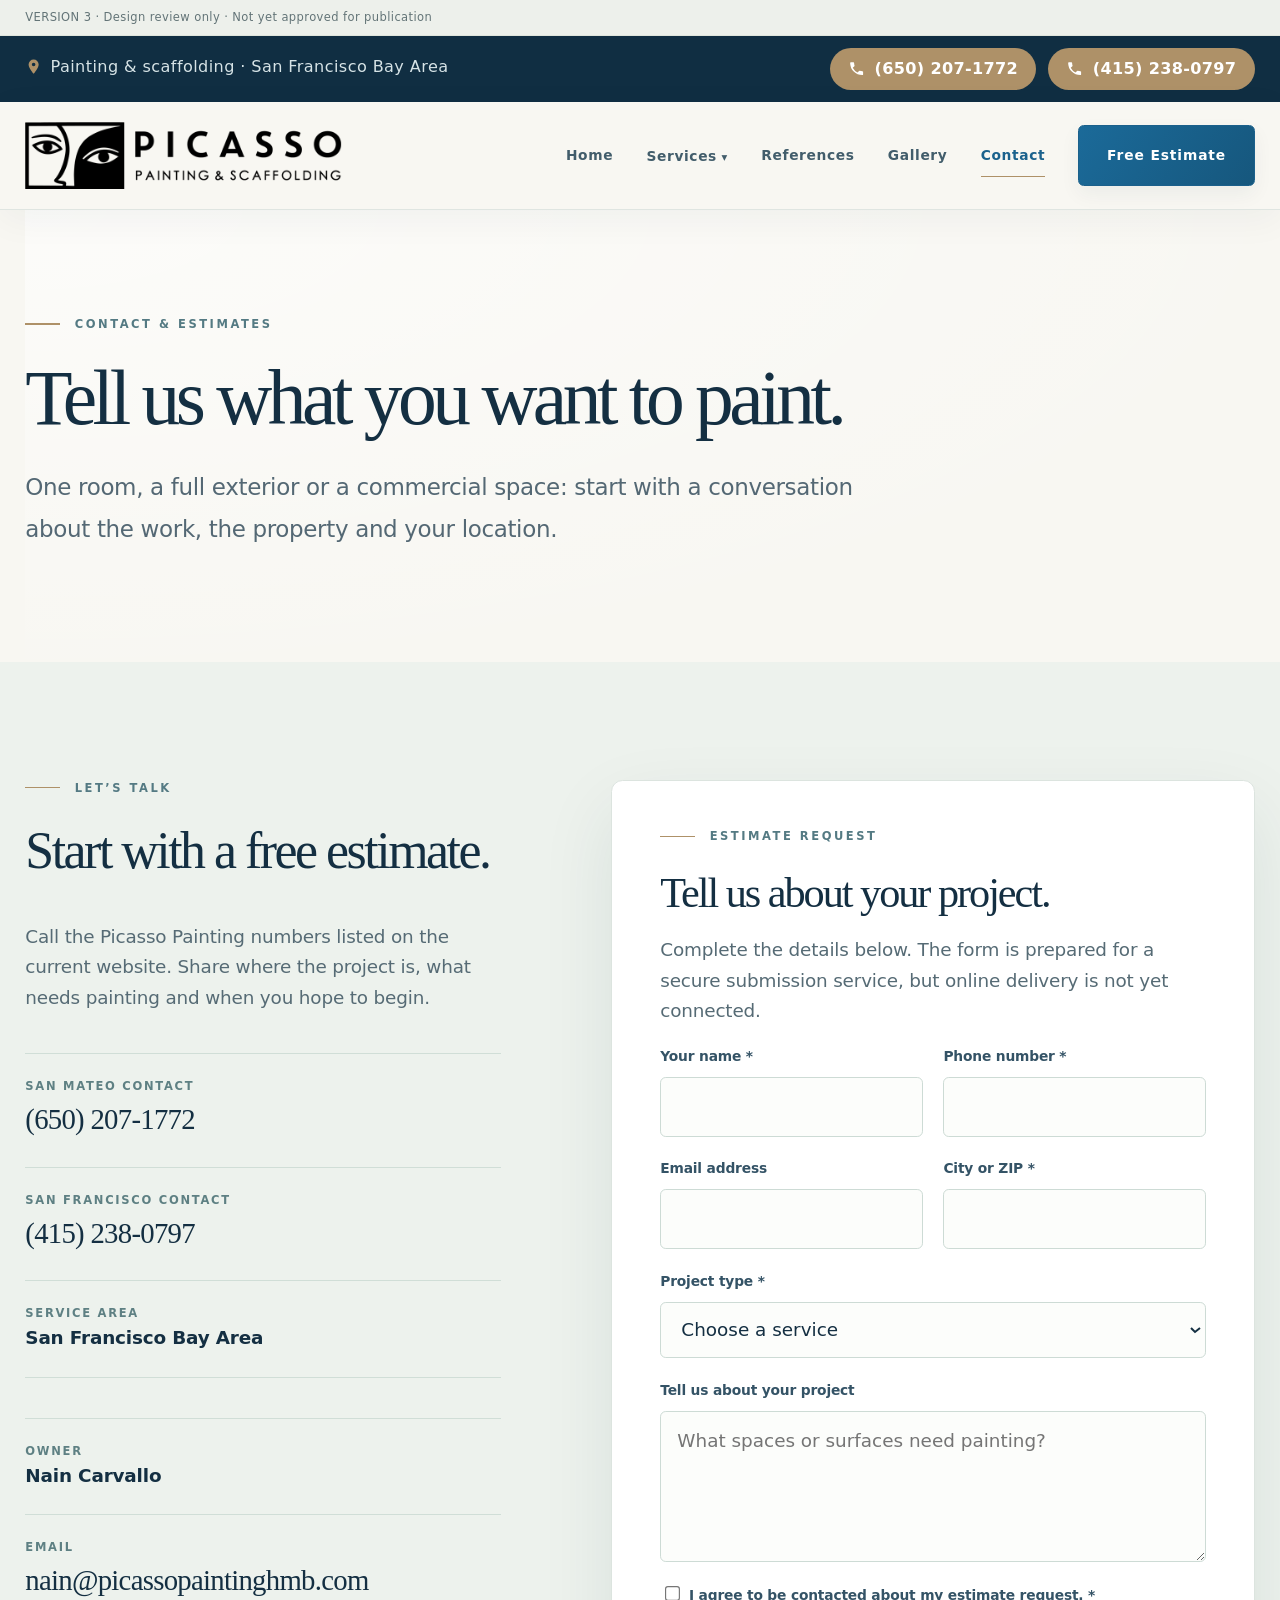
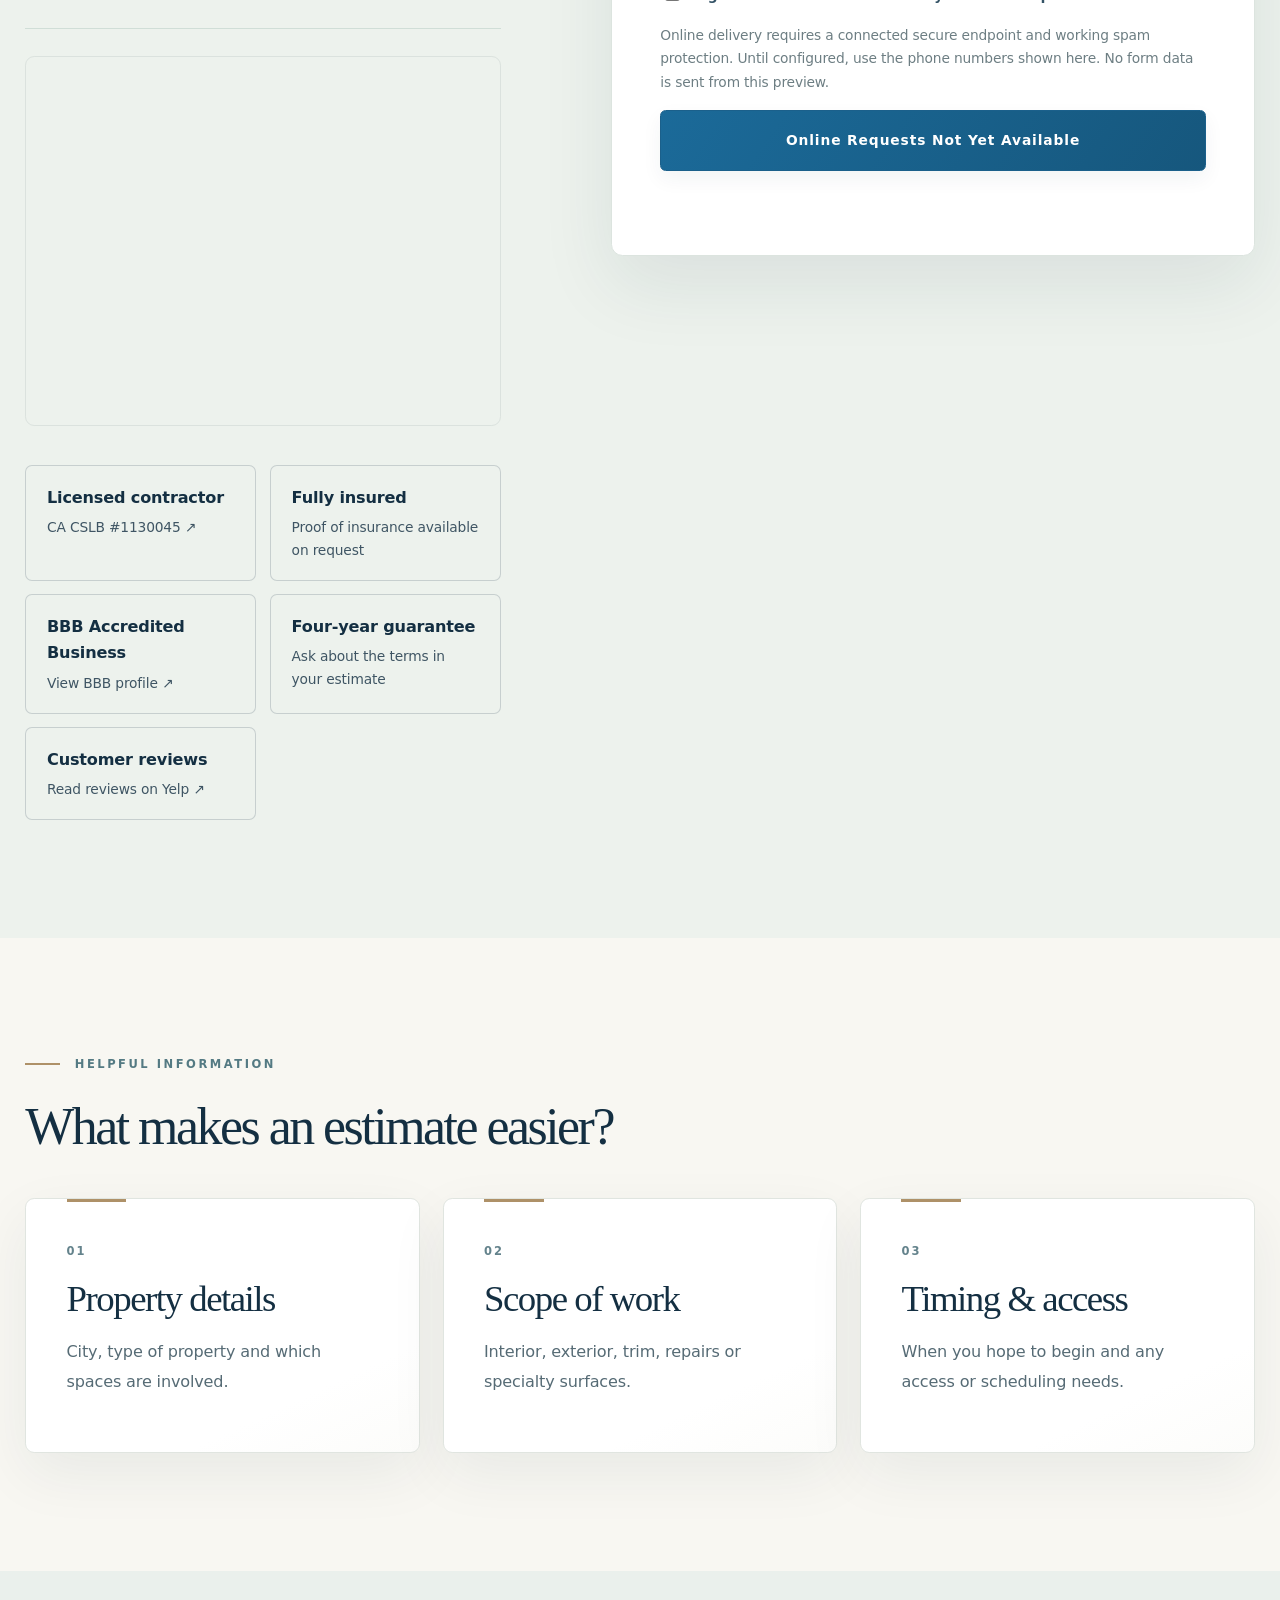
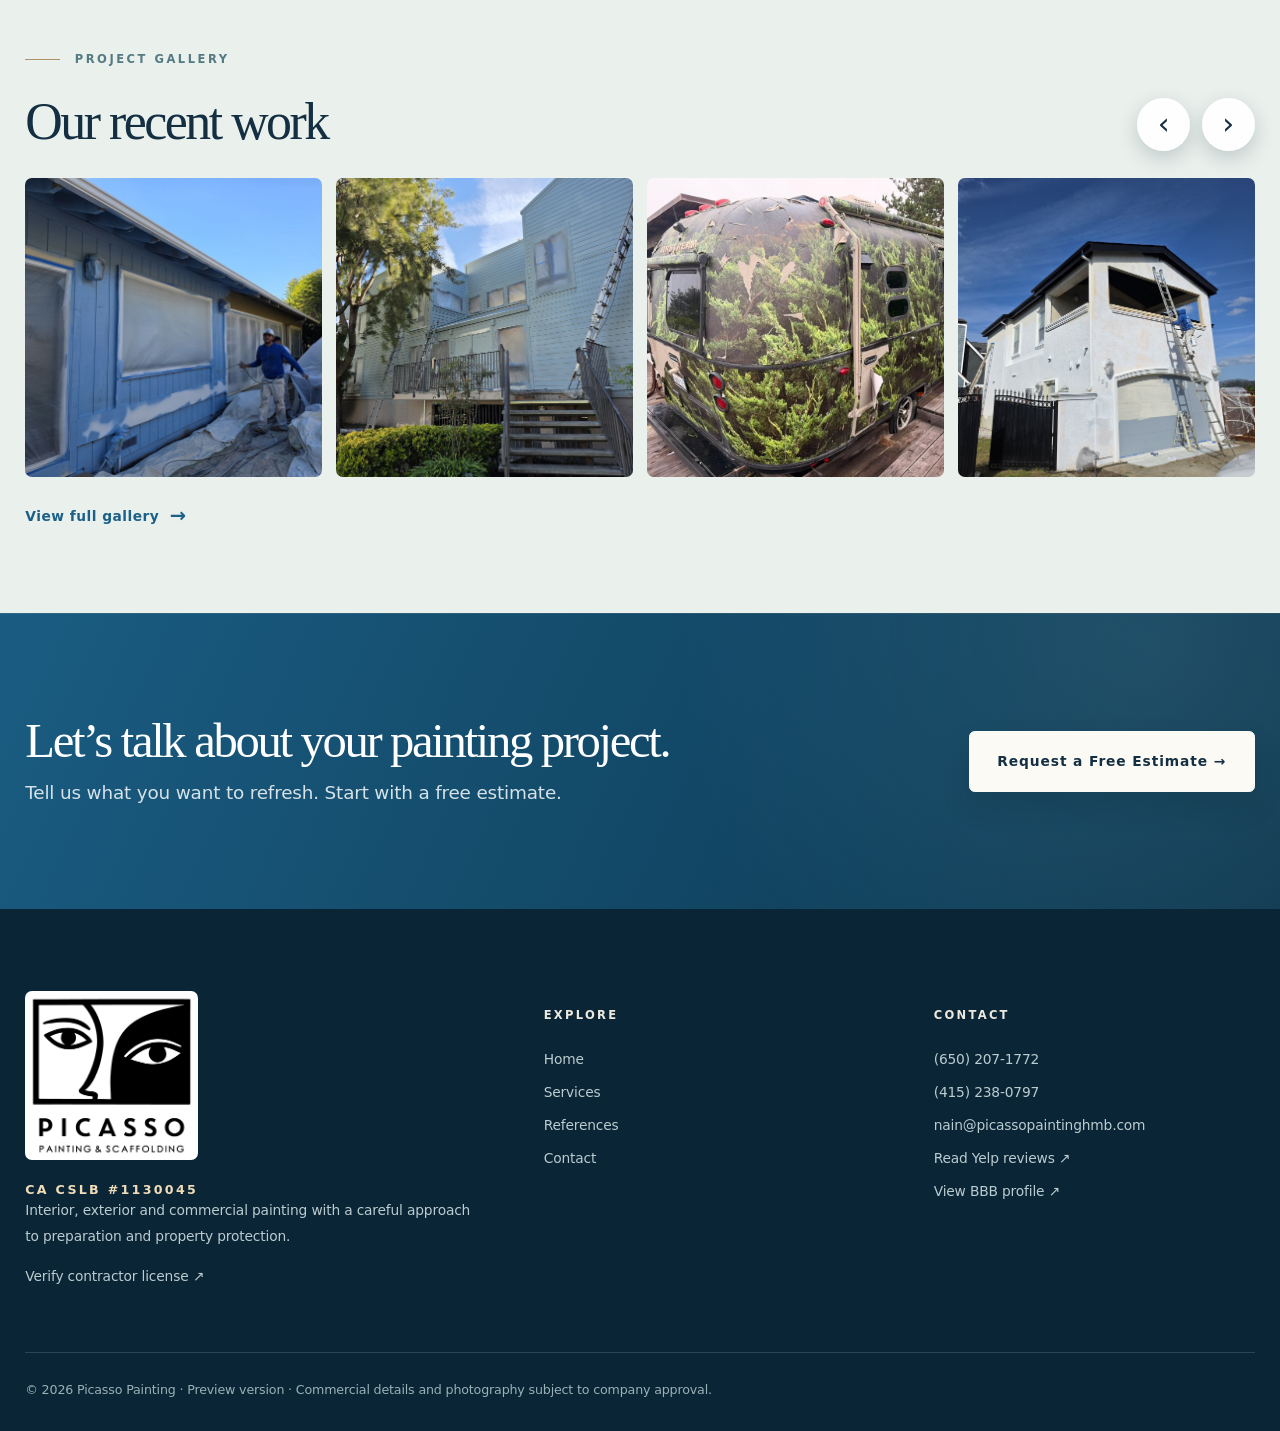
==== commit fbb2ff96: "Área de servicio SF Bay Area, mapa, proyectos con fotos y sellos de confianza - Área de servicio: Sa" ====
--- a/contacto.html
+++ b/contacto.html
@@ -1,4 +1,4 @@
-<!doctype html><html lang="en"><head><meta charset="utf-8"><meta name="viewport" content="width=device-width,initial-scale=1"><meta name="theme-color" content="#112b41"><meta name="robots" content="noindex,nofollow"><title>Contact Picasso Painting | Request a Free Painting Estimate</title><meta name="description" content="Contact Picasso Painting about interior, exterior and commercial painting in Half Moon Bay and nearby communities. Call to discuss a free estimate."><meta property="og:title" content="Contact Picasso Painting | Request a Free Painting Estimate"><meta property="og:description" content="Contact Picasso Painting about interior, exterior and commercial painting in Half Moon Bay and nearby communities. Call to discuss a free estimate."><meta property="og:type" content="website"><style>
+<!doctype html><html lang="en"><head><meta charset="utf-8"><meta name="viewport" content="width=device-width,initial-scale=1"><meta name="theme-color" content="#112b41"><meta name="robots" content="noindex,nofollow"><title>Contact Picasso Painting | Request a Free Painting Estimate</title><meta name="description" content="Contact Picasso Painting about interior, exterior and commercial painting throughout the San Francisco Bay Area. Call to discuss a free estimate."><meta property="og:title" content="Contact Picasso Painting | Request a Free Painting Estimate"><meta property="og:description" content="Contact Picasso Painting about interior, exterior and commercial painting throughout the San Francisco Bay Area. Call to discuss a free estimate."><meta property="og:type" content="website"><style>
 :root{--navy:#112b41;--deep:#092435;--blue:#1766a7;--sea:#e8f1ed;--cream:#faf9f5;--white:#fff;--muted:#536976;--line:#d9e3e3;--gold:#b99b6d;--max:1190px}
 *{box-sizing:border-box}html{scroll-behavior:smooth;scroll-padding-top:94px}body{margin:0;background:var(--cream);font:16px/1.65 system-ui,-apple-system,Segoe UI,sans-serif;color:var(--navy);overflow-x:hidden}a{color:inherit;text-decoration:none}img{display:block;max-width:100%}button,input,textarea,select{font:inherit}button{cursor:pointer} :focus-visible{outline:3px solid #4e9dd0;outline-offset:3px} .wrap{width:min(var(--max),calc(100% - 44px));margin:auto}h1,h2,h3,p{margin-top:0}h1,h2,h3{font-family:Georgia,'Times New Roman',serif;font-weight:400;letter-spacing:-.045em;line-height:1.12}h1{font-size:clamp(44px,5.8vw,78px)}h2{font-size:clamp(35px,4vw,55px)}h3{font-size:clamp(25px,2.7vw,33px)}p{color:var(--muted)}.eyebrow{font-size:11px;letter-spacing:.18em;text-transform:uppercase;font-weight:800;color:#467989;margin-bottom:15px;display:flex;gap:12px;align-items:center}.eyebrow:before{content:'';width:23px;height:1px;background:var(--gold)}.lead{font-size:clamp(17px,1.6vw,20px);line-height:1.75}.btn{display:inline-flex;align-items:center;justify-content:center;min-height:52px;padding:12px 22px;border:1px solid transparent;border-radius:4px;font-weight:800;font-size:13px;text-align:center;transition:.2s}.btn:hover{transform:translateY(-2px)}.primary{background:var(--blue);color:white}.primary:hover{background:#105083}.outline{border-color:#b6cad1;background:white}.outline:hover{background:#eaf3f5}.white{background:white;color:var(--navy)}.text-link{display:inline-flex;font-size:13px;font-weight:800;color:#1664a5;gap:9px;align-items:center}.text-link:after{content:'→';font-size:18px}.topline{background:var(--navy);color:#dce9ed;font-size:11px;padding:8px 0}.topline .wrap{display:flex;justify-content:space-between;gap:12px}.topline a:hover{text-decoration:underline}.head{position:sticky;top:0;z-index:30;background:rgba(250,249,245,.97);border-bottom:1px solid var(--line);backdrop-filter:blur(16px)}.header{display:flex;justify-content:space-between;align-items:center;min-height:83px;gap:24px}.brand{display:flex;align-items:center;gap:11px}.brand img{width:61px;height:44px;object-fit:contain}.brand-text{display:grid;line-height:1.1;color:var(--navy)}.brand-text strong{font-size:21px;letter-spacing:.14em}.brand-text small{font-size:10px;letter-spacing:.49em;font-weight:800;margin-top:5px}.nav{display:flex;gap:25px;align-items:center}.nav>a:not(.btn){font-size:12px;font-weight:800;color:#385266}.nav>a[aria-current=page]{color:var(--blue);border-bottom:2px solid var(--blue);padding-bottom:5px}.nav a:hover{color:#1766a7}.menu{display:none;background:white;border:1px solid var(--line);border-radius:4px;padding:9px 14px;font-size:20px}.hero{display:grid;grid-template-columns:1.05fr .95fr;align-items:center;gap:7%;padding:76px 0 95px}.hero h1{margin:0 0 21px}.hero h1 em{font-weight:400;color:var(--blue)}.hero p{max-width:590px}.actions{display:flex;flex-wrap:wrap;gap:12px}.hero-photo{height:500px;border-radius:155px 7px 7px 7px;background:linear-gradient(135deg,#dcebe5,#c8dbd8);overflow:hidden;box-shadow:0 20px 60px #112b411c;position:relative}.hero-photo img{width:100%;height:100%;object-fit:cover}.photo-caption{font-size:11px;color:#647b84;padding-top:9px}.hero-words{display:flex;flex-wrap:wrap;gap:17px;font-size:12px;color:#54727e;font-weight:700;margin-top:26px}.hero-words span:before{content:'✓';color:var(--blue);margin-right:7px}.strip{background:#fff;border-block:1px solid var(--line)}.strip-inner{display:grid;grid-template-columns:repeat(3,1fr)}.strip-item{padding:25px 24px;border-right:1px solid var(--line)}.strip-item:first-child{padding-left:0}.strip-item:last-child{border:0}.strip-item b{display:block;font-size:13px}.strip-item p{font-size:12px;margin:4px 0 7px}.strip-item a{font-size:12px;color:var(--blue);font-weight:750;text-decoration:underline}.section{padding:98px 0}.alt{background:#edf4f0}.dark{background:var(--navy);color:#fff}.dark h2,.dark h3{color:#fff}.dark p{color:#c5d7df}.section-head{display:flex;gap:35px;align-items:end;justify-content:space-between;margin-bottom:34px}.section-head h2{margin:0;max-width:740px}.section-head p{max-width:335px;margin:0}.cards{display:grid;grid-template-columns:repeat(3,minmax(0,1fr));gap:18px}.card{background:#fff;border:1px solid var(--line);padding:31px;display:flex;flex-direction:column;min-width:0}.card small{color:#54808d;letter-spacing:.14em;text-transform:uppercase;font-weight:850;font-size:10px}.card h3{margin:12px 0}.card p{font-size:14px;flex:1}.card .text-link{margin-top:10px}.reasons{display:grid;grid-template-columns:repeat(3,1fr);border-top:1px solid #ffffff33;border-left:1px solid #ffffff33;margin-top:32px}.reason{padding:28px;border-bottom:1px solid #ffffff33;border-right:1px solid #ffffff33}.reason b{font-size:15px}.reason p{font-size:13px;margin:8px 0 0}.reason .number{color:#bfd5dd;font:italic 29px Georgia;display:block;margin-bottom:16px}.process{display:grid;grid-template-columns:repeat(4,1fr);gap:22px}.process article{border-top:1px solid var(--line);padding-top:19px}.process b{color:#ae8e63;font:italic 30px Georgia}.process h3{font:700 16px system-ui;letter-spacing:0;margin:15px 0 9px}.process p{font-size:13px}.faq{max-width:850px;margin:auto;border-top:1px solid var(--line)}.faq details{border-bottom:1px solid var(--line)}.faq summary{padding:20px 0;cursor:pointer;font-weight:750;list-style:none;display:flex;justify-content:space-between;gap:20px}.faq summary:after{content:'+';font-size:25px;font-weight:300;color:var(--blue)}.faq details[open] summary:after{content:'−'}.faq summary::-webkit-details-marker{display:none}.faq p{font-size:14px;padding-bottom:14px;max-width:720px}.cta{background:#155c93;color:white;padding:65px 0}.cta-inner{display:flex;justify-content:space-between;align-items:center;gap:30px}.cta h2{color:#fff;margin:0 0 8px}.cta p{color:#dfebf1;margin:0}.footer{background:var(--deep);color:#d7e6e9;padding:55px 0 24px}.footer-grid{display:grid;grid-template-columns:1.4fr 1fr 1fr;gap:50px;border-bottom:1px solid #ffffff29;padding-bottom:35px}.footer h4{color:#fff;text-transform:uppercase;font-size:11px;letter-spacing:.13em}.footer p,.footer a{color:#b8cfd5;font-size:13px}.footer a{display:block;margin:6px 0}.footer .brand-text strong{color:#fff}.footer-bottom{font-size:11px;color:#9bb6bd;padding-top:20px}.page-hero{padding:73px 0 55px}.page-hero h1{max-width:870px;margin:0 0 21px}.page-hero p{max-width:730px}.feature{display:grid;grid-template-columns:.82fr 1.18fr;gap:9%;padding:63px 0;border-top:1px solid var(--line);align-items:start}.feature:nth-child(even){grid-template-columns:1.18fr .82fr}.feature:nth-child(even) .feature-copy{order:2}.feature h2{margin:8px 0 19px}.feature p{font-size:15px}.feature-list{background:#fff;border:1px solid var(--line);padding:30px}.feature-list h3{font-size:25px;margin:0 0 18px}.feature-list ul{margin:0;padding-left:19px;color:var(--muted)}.feature-list li{padding-bottom:9px;font-size:14px}.special-grid{display:grid;grid-template-columns:repeat(3,1fr);gap:13px}.special-grid div{background:white;padding:20px;border:1px solid var(--line);font-weight:700;font-size:14px}.ref-actions{display:flex;gap:10px;flex-wrap:wrap;margin:20px 0 30px}.filter{border:1px solid #bbccd1;background:#fff;padding:10px 16px;border-radius:3px;font-size:13px;font-weight:800;color:var(--navy)}.filter[aria-pressed=true]{background:var(--navy);color:white}.reference-grid{display:grid;grid-template-columns:repeat(3,1fr);gap:16px}.reference{background:#fff;border:1px solid var(--line);padding:27px}.reference small{color:#5a8390;font-size:11px;letter-spacing:.12em;text-transform:uppercase;font-weight:800}.reference h3{font-size:26px;margin:12px 0}.reference p{font-size:13px;margin-bottom:0}.notice{border-left:3px solid var(--gold);background:#fff;padding:19px 24px;margin:24px 0;color:var(--muted);font-size:13px}.contact-grid{display:grid;grid-template-columns:.85fr 1.15fr;gap:8%;align-items:start}.contact-phones{border-top:1px solid #cbdcd9;margin-top:27px}.contact-phones div{padding:16px 0;border-bottom:1px solid #cbdcd9}.contact-phones span{display:block;font-size:10px;font-weight:800;text-transform:uppercase;letter-spacing:.12em;color:#5e818b}.contact-phones a{font-size:21px;font-weight:800}.form-box{background:white;padding:34px;border:1px solid var(--line);box-shadow:0 15px 40px #112b410d}.form-box h2{font-size:36px}.fields{display:grid;grid-template-columns:1fr 1fr;gap:15px}.field{display:flex;flex-direction:column;gap:5px}.field.full{grid-column:1/-1}.field label{font-size:12px;font-weight:800}.field input,.field select,.field textarea{min-height:49px;width:100%;background:#fbfcfc;border:1px solid #bccfd5;padding:11px;border-radius:3px;color:var(--navy)}.field textarea{min-height:110px;resize:vertical}.field input:focus,.field textarea:focus,.field select:focus{border-color:#1664a5}.form-note{font-size:12px;margin:14px 0}.form-status{font-size:13px;font-weight:750;color:#8a5131;min-height:1.4em}.bot-field{position:absolute!important;left:-9999px!important}.mobile-cta{display:none}.review-flag{font-size:11px;background:#e7eee9;border-bottom:1px solid #d3e0db;color:#476675;padding:7px 0}.review-flag a{text-decoration:underline}.fineprint{font-size:12px;color:#718591}.detail-link{display:block;color:#12619a;font-size:13px;font-weight:800;margin-top:12px}.error{color:#a13d36}.success{color:#176a51}
 @media(max-width:900px){.nav{gap:14px}.nav>a:not(.btn){font-size:11px}.hero{gap:4%}.cards,.reference-grid{grid-template-columns:repeat(2,1fr)}.footer-grid{gap:25px}}
@@ -479,7 +479,7 @@
   font-weight:800;
 }
 
-</style><link rel="stylesheet" href="ajustes.css"></head><body data-page="contacto"><div class="review-flag"><div class="wrap">VERSION 3 · Design review only · Not yet approved for publication</div></div><div class="topline"><div class="wrap"><span>Painting services · Half Moon Bay &amp; surrounding communities — confirm service area</span><span><a class="call" href="tel:+16502071772"><svg viewBox="0 0 24 24" fill="currentColor" aria-hidden="true"><path d="M6.6 10.8a15.1 15.1 0 0 0 6.6 6.6l2.2-2.2a1 1 0 0 1 1-.25c1.1.37 2.3.57 3.6.57a1 1 0 0 1 1 1V20a1 1 0 0 1-1 1A17 17 0 0 1 3 4a1 1 0 0 1 1-1h3.5a1 1 0 0 1 1 1c0 1.25.2 2.45.57 3.57a1 1 0 0 1-.25 1z"/></svg>(650) 207-1772</a><a class="call" href="tel:+14152380797"><svg viewBox="0 0 24 24" fill="currentColor" aria-hidden="true"><path d="M6.6 10.8a15.1 15.1 0 0 0 6.6 6.6l2.2-2.2a1 1 0 0 1 1-.25c1.1.37 2.3.57 3.6.57a1 1 0 0 1 1 1V20a1 1 0 0 1-1 1A17 17 0 0 1 3 4a1 1 0 0 1 1-1h3.5a1 1 0 0 1 1 1c0 1.25.2 2.45.57 3.57a1 1 0 0 1-.25 1z"/></svg>(415) 238-0797</a></span></div></div><header class="head"><div class="wrap header"><a class="brand" href="index.html" aria-label="Picasso Painting Home"><img class="logo" src="img/logo-horizontal.png" alt="Picasso Painting &amp; Scaffolding" width="760" height="160"></a><button class="menu" type="button" aria-label="Toggle navigation" aria-expanded="false" aria-controls="main-nav">☰</button><nav class="nav" id="main-nav" aria-label="Main navigation"><a href="index.html">Home</a><div class="nav-drop"><a href="servicios.html">Services</a><div class="nav-sub"><a href="servicios.html#painting">Painting</a><a href="servicios.html#scaffolding">Scaffolding</a></div></div><a href="referencias.html">References</a><a href="galeria.html">Gallery</a><a href="contacto.html" aria-current="page">Contact</a><a class="btn primary" href="contacto.html#estimate">Free Estimate</a></nav></div></header><main id="main"><section class="wrap page-hero"><div class="eyebrow">Contact &amp; estimates</div><h1>Tell us what you want to paint.</h1><p class="lead">One room, a full exterior or a commercial space: start with a conversation about the work, the property and your location.</p></section><section class="section alt"><div class="wrap contact-grid"><div><div class="eyebrow">Let’s talk</div><h2>Start with a free estimate.</h2><p>Call the Picasso Painting numbers listed on the current website. Share where the project is, what needs painting and when you hope to begin.</p><div class="contact-phones"><div><span>San Mateo contact</span><a href="tel:+16502071772">(650) 207-1772</a></div><div><span>San Francisco contact</span><a href="tel:+14152380797">(415) 238-0797</a></div><div><span>Service area</span><strong>Half Moon Bay, Coastside and other areas by confirmation</strong></div></div><p class="fineprint">Phone numbers are drawn from the supplied proposals and existing business references. Picasso Painting should confirm the preferred primary number before launch.</p></div><div class="form-box" id="estimate"><div class="eyebrow">Estimate request</div><h2>Tell us about your project.</h2><p>Complete the details below. The form is prepared for a secure submission service, but online delivery is not yet connected.</p><form id="estimate-form"><div class="fields"><div class="field"><label for="name">Your name *</label><input id="name" name="name" autocomplete="name" required minlength="2" maxlength="100"></div><div class="field"><label for="phone">Phone number *</label><input id="phone" name="phone" type="tel" autocomplete="tel" required pattern="[0-9+(). -]{7,25}" title="Enter a valid telephone number"></div><div class="field"><label for="email">Email address</label><input id="email" name="email" type="email" autocomplete="email"></div><div class="field"><label for="location">City or ZIP *</label><input id="location" name="location" required autocomplete="address-level2" maxlength="90"></div><div class="field full"><label for="service">Project type *</label><select id="service" name="service" required><option value="">Choose a service</option><option>Interior Painting</option><option>Exterior Painting</option><option>Commercial Painting</option><option>Specialty Services</option><option>Scaffolding</option><option>Not sure yet</option></select></div><div class="field full"><label for="message">Tell us about your project</label><textarea id="message" name="message" rows="4" maxlength="2500" placeholder="What spaces or surfaces need painting?"></textarea></div><div class="field bot-field" aria-hidden="true"><label for="company_site">Leave this empty</label><input id="company_site" name="company_site" tabindex="-1" autocomplete="off"></div><div class="field full"><label><input type="checkbox" name="consent" value="yes" required style="width:auto;min-height:auto;margin-right:8px">I agree to be contacted about my estimate request. *</label></div></div><p class="form-note">Online delivery requires a connected secure endpoint and working spam protection. Until configured, use the phone numbers shown here. No form data is sent from this preview.</p><button class="btn primary" type="submit" style="width:100%">Send Estimate Request</button><p id="form-status" class="form-status" role="status" aria-live="polite"></p></form></div></div></section><section class="section"><div class="wrap"><div class="eyebrow">Helpful information</div><h2>What makes an estimate easier?</h2><div class="cards"><article class="card"><small>01</small><h3>Property details</h3><p>City, type of property and which spaces are involved.</p></article><article class="card"><small>02</small><h3>Scope of work</h3><p>Interior, exterior, trim, repairs or specialty surfaces.</p></article><article class="card"><small>03</small><h3>Timing &amp; access</h3><p>When you hope to begin and any access or scheduling needs.</p></article></div></div></section></main><section class="gal-banner" data-gal-banner aria-label="Project gallery"></section><section class="cta"><div class="wrap cta-inner"><div><h2>Let’s talk about your painting project.</h2><p>Tell us what you want to refresh. Start with a free estimate.</p></div><a class="btn white" href="contacto.html#estimate">Request a Free Estimate →</a></div></section><footer class="footer"><div class="wrap"><div class="footer-grid"><div><img class="footer-logo" src="img/logo-pie.png" alt="Picasso Painting &amp; Scaffolding" width="360" height="353" loading="lazy"><div class="brand-text"><small>CA CSLB #1130045</small></div><p>Interior, exterior and commercial painting with a careful approach to preparation and property protection.</p><a href="https://www.cslb.ca.gov/OnlineServices/CheckLicenseII/LicenseDetail.aspx?LicNum=1130045" target="_blank" rel="noopener noreferrer">Verify contractor license ↗</a></div><div><h4>Explore</h4><a href="index.html">Home</a><a href="servicios.html">Services</a><a href="referencias.html">References</a><a href="contacto.html">Contact</a></div><div><h4>Contact</h4><a href="tel:+16502071772">(650) 207-1772</a><a href="tel:+14152380797">(415) 238-0797</a><a href="https://www.bbb.org/us/ca/moss-beach/profile/painting-contractors/picasso-painting-1116-972477" target="_blank" rel="noopener noreferrer">View BBB profile ↗</a></div></div><div class="footer-bottom">© 2026 Picasso Painting · Preview version · Commercial details and photography subject to company approval.</div></div></footer><div class="mobile-cta"><a class="btn outline" href="tel:+16502071772">Call Now</a><a class="btn primary" href="contacto.html#estimate">Free Estimate</a></div><script>
+</style><link rel="stylesheet" href="ajustes.css"></head><body data-page="contacto"><div class="review-flag"><div class="wrap">VERSION 3 · Design review only · Not yet approved for publication</div></div><div class="topline"><div class="wrap"><span><a class="area" href="https://www.google.com/maps/place/San+Francisco+Bay+Area,+CA" target="_blank" rel="noopener noreferrer"><svg viewBox="0 0 24 24" fill="currentColor" aria-hidden="true"><path d="M12 2a7 7 0 0 0-7 7c0 5.2 7 13 7 13s7-7.8 7-13a7 7 0 0 0-7-7zm0 9.5A2.5 2.5 0 1 1 12 6.5a2.5 2.5 0 0 1 0 5z"/></svg>Painting &amp; scaffolding · San Francisco Bay Area</a></span><span><a class="call" href="tel:+16502071772"><svg viewBox="0 0 24 24" fill="currentColor" aria-hidden="true"><path d="M6.6 10.8a15.1 15.1 0 0 0 6.6 6.6l2.2-2.2a1 1 0 0 1 1-.25c1.1.37 2.3.57 3.6.57a1 1 0 0 1 1 1V20a1 1 0 0 1-1 1A17 17 0 0 1 3 4a1 1 0 0 1 1-1h3.5a1 1 0 0 1 1 1c0 1.25.2 2.45.57 3.57a1 1 0 0 1-.25 1z"/></svg>(650) 207-1772</a><a class="call" href="tel:+14152380797"><svg viewBox="0 0 24 24" fill="currentColor" aria-hidden="true"><path d="M6.6 10.8a15.1 15.1 0 0 0 6.6 6.6l2.2-2.2a1 1 0 0 1 1-.25c1.1.37 2.3.57 3.6.57a1 1 0 0 1 1 1V20a1 1 0 0 1-1 1A17 17 0 0 1 3 4a1 1 0 0 1 1-1h3.5a1 1 0 0 1 1 1c0 1.25.2 2.45.57 3.57a1 1 0 0 1-.25 1z"/></svg>(415) 238-0797</a></span></div></div><header class="head"><div class="wrap header"><a class="brand" href="index.html" aria-label="Picasso Painting Home"><img class="logo" src="img/logo-horizontal.png" alt="Picasso Painting &amp; Scaffolding" width="760" height="160"></a><button class="menu" type="button" aria-label="Toggle navigation" aria-expanded="false" aria-controls="main-nav">☰</button><nav class="nav" id="main-nav" aria-label="Main navigation"><a href="index.html">Home</a><div class="nav-drop"><a href="servicios.html">Services</a><div class="nav-sub"><a href="servicios.html#painting">Painting</a><a href="servicios.html#scaffolding">Scaffolding</a></div></div><a href="referencias.html">References</a><a href="galeria.html">Gallery</a><a href="contacto.html" aria-current="page">Contact</a><a class="btn primary" href="contacto.html#estimate">Free Estimate</a></nav></div></header><main id="main"><section class="wrap page-hero"><div class="eyebrow">Contact &amp; estimates</div><h1>Tell us what you want to paint.</h1><p class="lead">One room, a full exterior or a commercial space: start with a conversation about the work, the property and your location.</p></section><section class="section alt"><div class="wrap contact-grid"><div><div class="eyebrow">Let’s talk</div><h2>Start with a free estimate.</h2><p>Call the Picasso Painting numbers listed on the current website. Share where the project is, what needs painting and when you hope to begin.</p><div class="contact-phones"><div><span>San Mateo contact</span><a href="tel:+16502071772">(650) 207-1772</a></div><div><span>San Francisco contact</span><a href="tel:+14152380797">(415) 238-0797</a></div><div><span>Service area</span><strong>San Francisco Bay Area</strong></div></div><div class="contact-phones"><div><span>Owner</span><strong>Nain Carvallo</strong></div><div><span>Email</span><a href="mailto:nain@picassopaintinghmb.com">nain@picassopaintinghmb.com</a></div></div><div class="map" id="service-area"><iframe src="https://www.google.com/maps/embed?origin=mfe&amp;pb=!1m3!2m1!1sSan+Francisco+Bay+Area,+CA!6i8" title="Service area map: San Francisco Bay Area" loading="lazy" referrerpolicy="no-referrer-when-downgrade"></iframe></div><div class="trust"><a href="https://www.cslb.ca.gov/OnlineServices/CheckLicenseII/LicenseDetail.aspx?LicNum=1130045" target="_blank" rel="noopener noreferrer"><b>Licensed contractor</b><span>CA CSLB #1130045 ↗</span></a><div><b>Fully insured</b><span>Proof of insurance available on request</span></div><a href="https://www.bbb.org/us/ca/moss-beach/profile/painting-contractors/picasso-painting-1116-972477" target="_blank" rel="noopener noreferrer"><b>BBB Accredited Business</b><span>View BBB profile ↗</span></a><div><b>Four-year guarantee</b><span>Ask about the terms in your estimate</span></div><a href="https://www.yelp.com/biz/picasso-painting-el-granada" target="_blank" rel="noopener noreferrer"><b>Customer reviews</b><span>Read reviews on Yelp ↗</span></a></div></div><div class="form-box" id="estimate"><div class="eyebrow">Estimate request</div><h2>Tell us about your project.</h2><p>Complete the details below. The form is prepared for a secure submission service, but online delivery is not yet connected.</p><form id="estimate-form"><div class="fields"><div class="field"><label for="name">Your name *</label><input id="name" name="name" autocomplete="name" required minlength="2" maxlength="100"></div><div class="field"><label for="phone">Phone number *</label><input id="phone" name="phone" type="tel" autocomplete="tel" required pattern="[0-9+(). -]{7,25}" title="Enter a valid telephone number"></div><div class="field"><label for="email">Email address</label><input id="email" name="email" type="email" autocomplete="email"></div><div class="field"><label for="location">City or ZIP *</label><input id="location" name="location" required autocomplete="address-level2" maxlength="90"></div><div class="field full"><label for="service">Project type *</label><select id="service" name="service" required><option value="">Choose a service</option><option>Interior Painting</option><option>Exterior Painting</option><option>Commercial Painting</option><option>Specialty Services</option><option>Scaffolding</option><option>Not sure yet</option></select></div><div class="field full"><label for="message">Tell us about your project</label><textarea id="message" name="message" rows="4" maxlength="2500" placeholder="What spaces or surfaces need painting?"></textarea></div><div class="field bot-field" aria-hidden="true"><label for="company_site">Leave this empty</label><input id="company_site" name="company_site" tabindex="-1" autocomplete="off"></div><div class="field full"><label><input type="checkbox" name="consent" value="yes" required style="width:auto;min-height:auto;margin-right:8px">I agree to be contacted about my estimate request. *</label></div></div><p class="form-note">Online delivery requires a connected secure endpoint and working spam protection. Until configured, use the phone numbers shown here. No form data is sent from this preview.</p><button class="btn primary" type="submit" style="width:100%">Send Estimate Request</button><p id="form-status" class="form-status" role="status" aria-live="polite"></p></form></div></div></section><section class="section"><div class="wrap"><div class="eyebrow">Helpful information</div><h2>What makes an estimate easier?</h2><div class="cards"><article class="card"><small>01</small><h3>Property details</h3><p>City, type of property and which spaces are involved.</p></article><article class="card"><small>02</small><h3>Scope of work</h3><p>Interior, exterior, trim, repairs or specialty surfaces.</p></article><article class="card"><small>03</small><h3>Timing &amp; access</h3><p>When you hope to begin and any access or scheduling needs.</p></article></div></div></section></main><section class="gal-banner" data-gal-banner aria-label="Project gallery"></section><section class="cta"><div class="wrap cta-inner"><div><h2>Let’s talk about your painting project.</h2><p>Tell us what you want to refresh. Start with a free estimate.</p></div><a class="btn white" href="contacto.html#estimate">Request a Free Estimate →</a></div></section><footer class="footer"><div class="wrap"><div class="footer-grid"><div><img class="footer-logo" src="img/logo-pie.png" alt="Picasso Painting &amp; Scaffolding" width="360" height="353" loading="lazy"><div class="brand-text"><small>CA CSLB #1130045</small></div><p>Interior, exterior and commercial painting with a careful approach to preparation and property protection.</p><a href="https://www.cslb.ca.gov/OnlineServices/CheckLicenseII/LicenseDetail.aspx?LicNum=1130045" target="_blank" rel="noopener noreferrer">Verify contractor license ↗</a></div><div><h4>Explore</h4><a href="index.html">Home</a><a href="servicios.html">Services</a><a href="referencias.html">References</a><a href="contacto.html">Contact</a></div><div><h4>Contact</h4><a href="tel:+16502071772">(650) 207-1772</a><a href="tel:+14152380797">(415) 238-0797</a><a href="mailto:nain@picassopaintinghmb.com">nain@picassopaintinghmb.com</a><a href="https://www.yelp.com/biz/picasso-painting-el-granada" target="_blank" rel="noopener noreferrer">Read Yelp reviews ↗</a><a href="https://www.bbb.org/us/ca/moss-beach/profile/painting-contractors/picasso-painting-1116-972477" target="_blank" rel="noopener noreferrer">View BBB profile ↗</a></div></div><div class="footer-bottom">© 2026 Picasso Painting · Preview version · Commercial details and photography subject to company approval.</div></div></footer><div class="mobile-cta"><a class="btn outline" href="tel:+16502071772">Call Now</a><a class="btn primary" href="contacto.html#estimate">Free Estimate</a></div><script>
 (function(){
 const toggle=document.querySelector('.menu'),nav=document.querySelector('.nav');
 if(toggle&&nav){toggle.addEventListener('click',()=>{const on=nav.classList.toggle('open');toggle.setAttribute('aria-expanded',String(on));});document.addEventListener('keydown',e=>{if(e.key==='Escape'){nav.classList.remove('open');toggle.setAttribute('aria-expanded','false');}});}
--- a/ajustes.css
+++ b/ajustes.css
@@ -47,3 +47,25 @@
 /* Información pendiente marcada entre corchetes */
 .falta{background:#fff3cd;color:#7a5600;outline:2px dashed #d4a017;outline-offset:2px;padding:0 4px}
 .falta-img{display:flex;align-items:center;justify-content:center;min-height:180px;margin-top:20px;font-weight:700}
+
+/* Área de servicio (franja superior) y mapa */
+.topline .area{display:inline-flex;align-items:center;gap:7px;color:inherit}
+.topline .area svg{width:15px;height:15px;flex:none;color:var(--gold)}
+.map{margin-top:24px;border-radius:8px;overflow:hidden;border:1px solid var(--line)}
+.map iframe{display:block;width:100%;height:320px;border:0}
+
+/* Sellos de confianza: licencia, seguro, BBB, garantía, reseñas */
+.trust{display:grid;grid-template-columns:repeat(auto-fit,minmax(170px,1fr));gap:12px;margin-top:34px}
+.trust>a,.trust>div{display:block;padding:16px 18px;border:1px solid rgba(127,140,150,.35);border-radius:6px;background:rgba(255,255,255,.05);color:inherit;text-decoration:none}
+.trust b{display:block;font-size:14px}
+.trust span{display:block;font-size:12px;opacity:.8;margin-top:4px}
+.trust>a:hover{border-color:var(--gold)}
+
+/* Proyectos recientes en Home */
+.projects{display:grid;grid-template-columns:repeat(3,1fr);gap:18px}
+.project{display:block;color:inherit;text-decoration:none}
+.project img{width:100%;height:240px;object-fit:cover;border-radius:6px;display:block;transition:transform .3s}
+.project:hover img{transform:scale(1.02)}
+.project small{display:block;margin-top:12px;font-size:11px;letter-spacing:.14em;text-transform:uppercase;font-weight:800;color:#64838c}
+.project h3{font-size:22px;margin:6px 0 0}
+@media(max-width:900px){.projects{grid-template-columns:1fr 1fr}.project img{height:170px}.project h3{font-size:18px}}
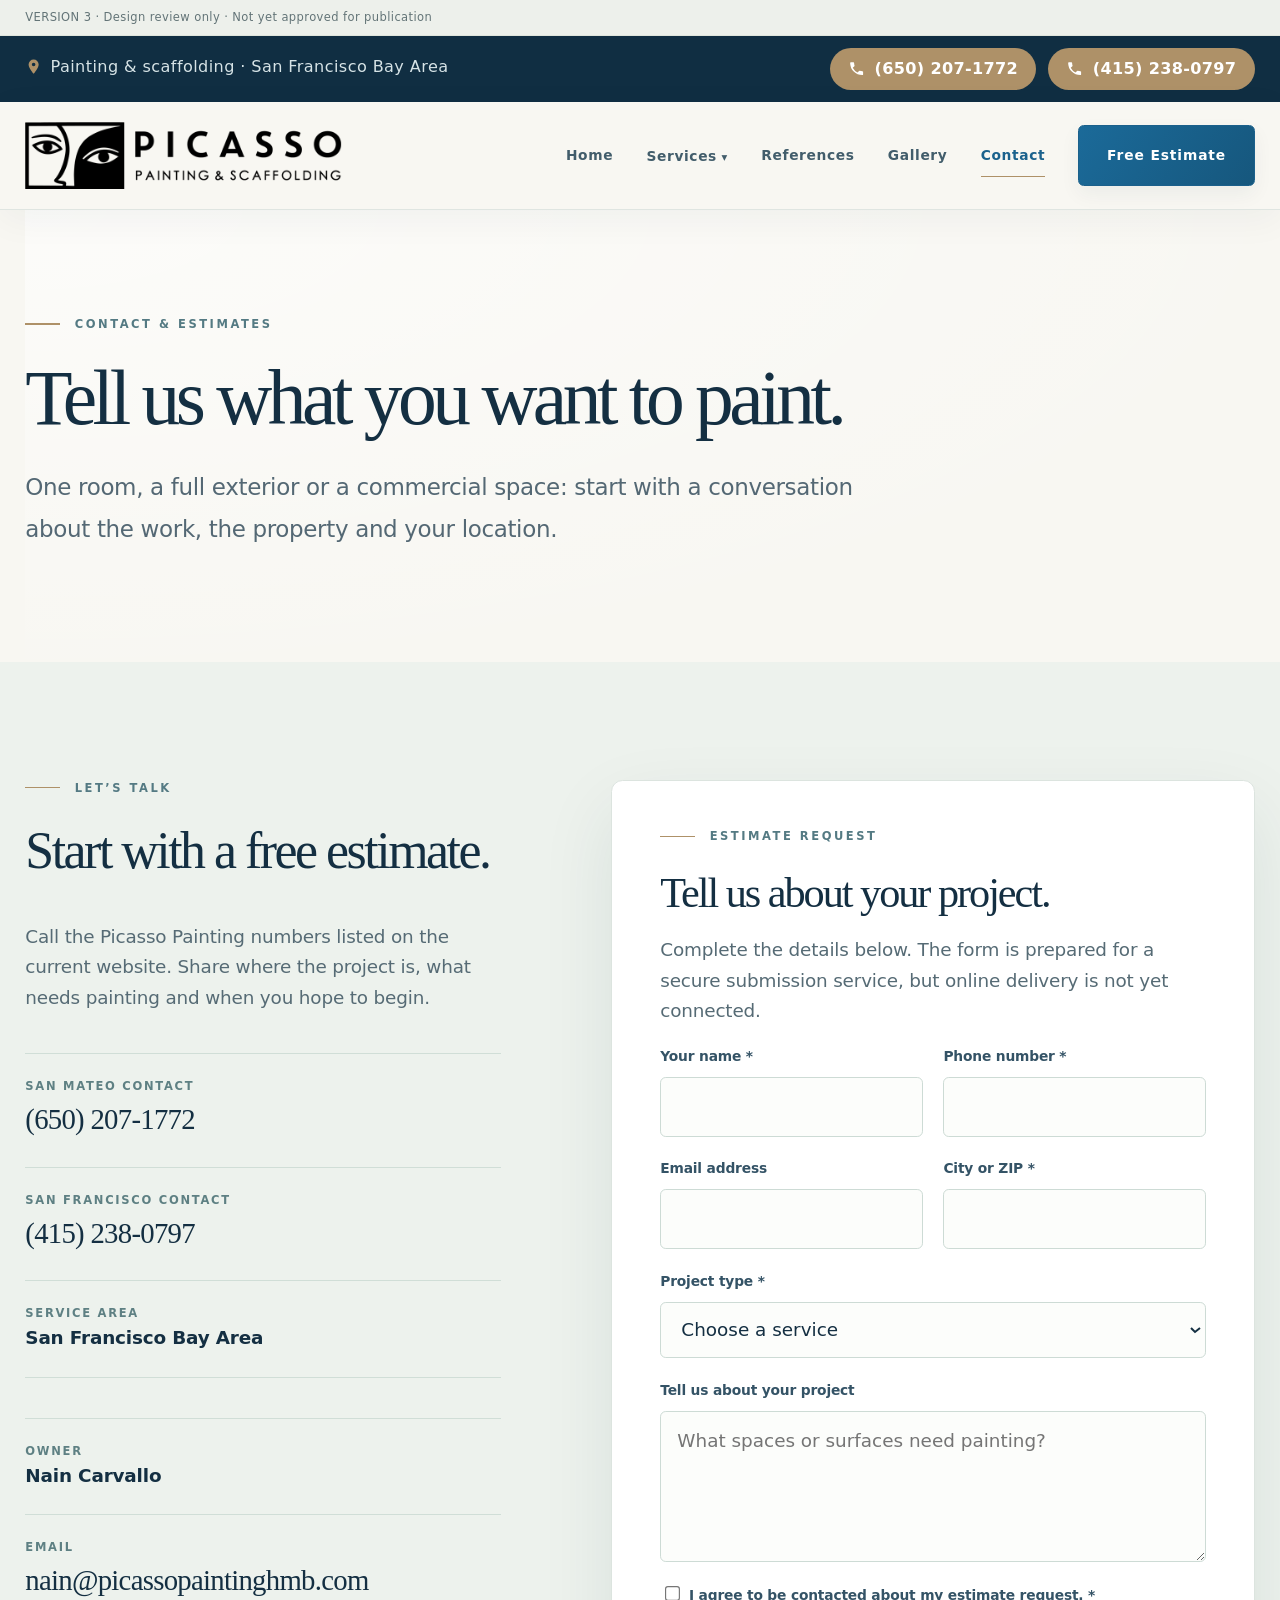
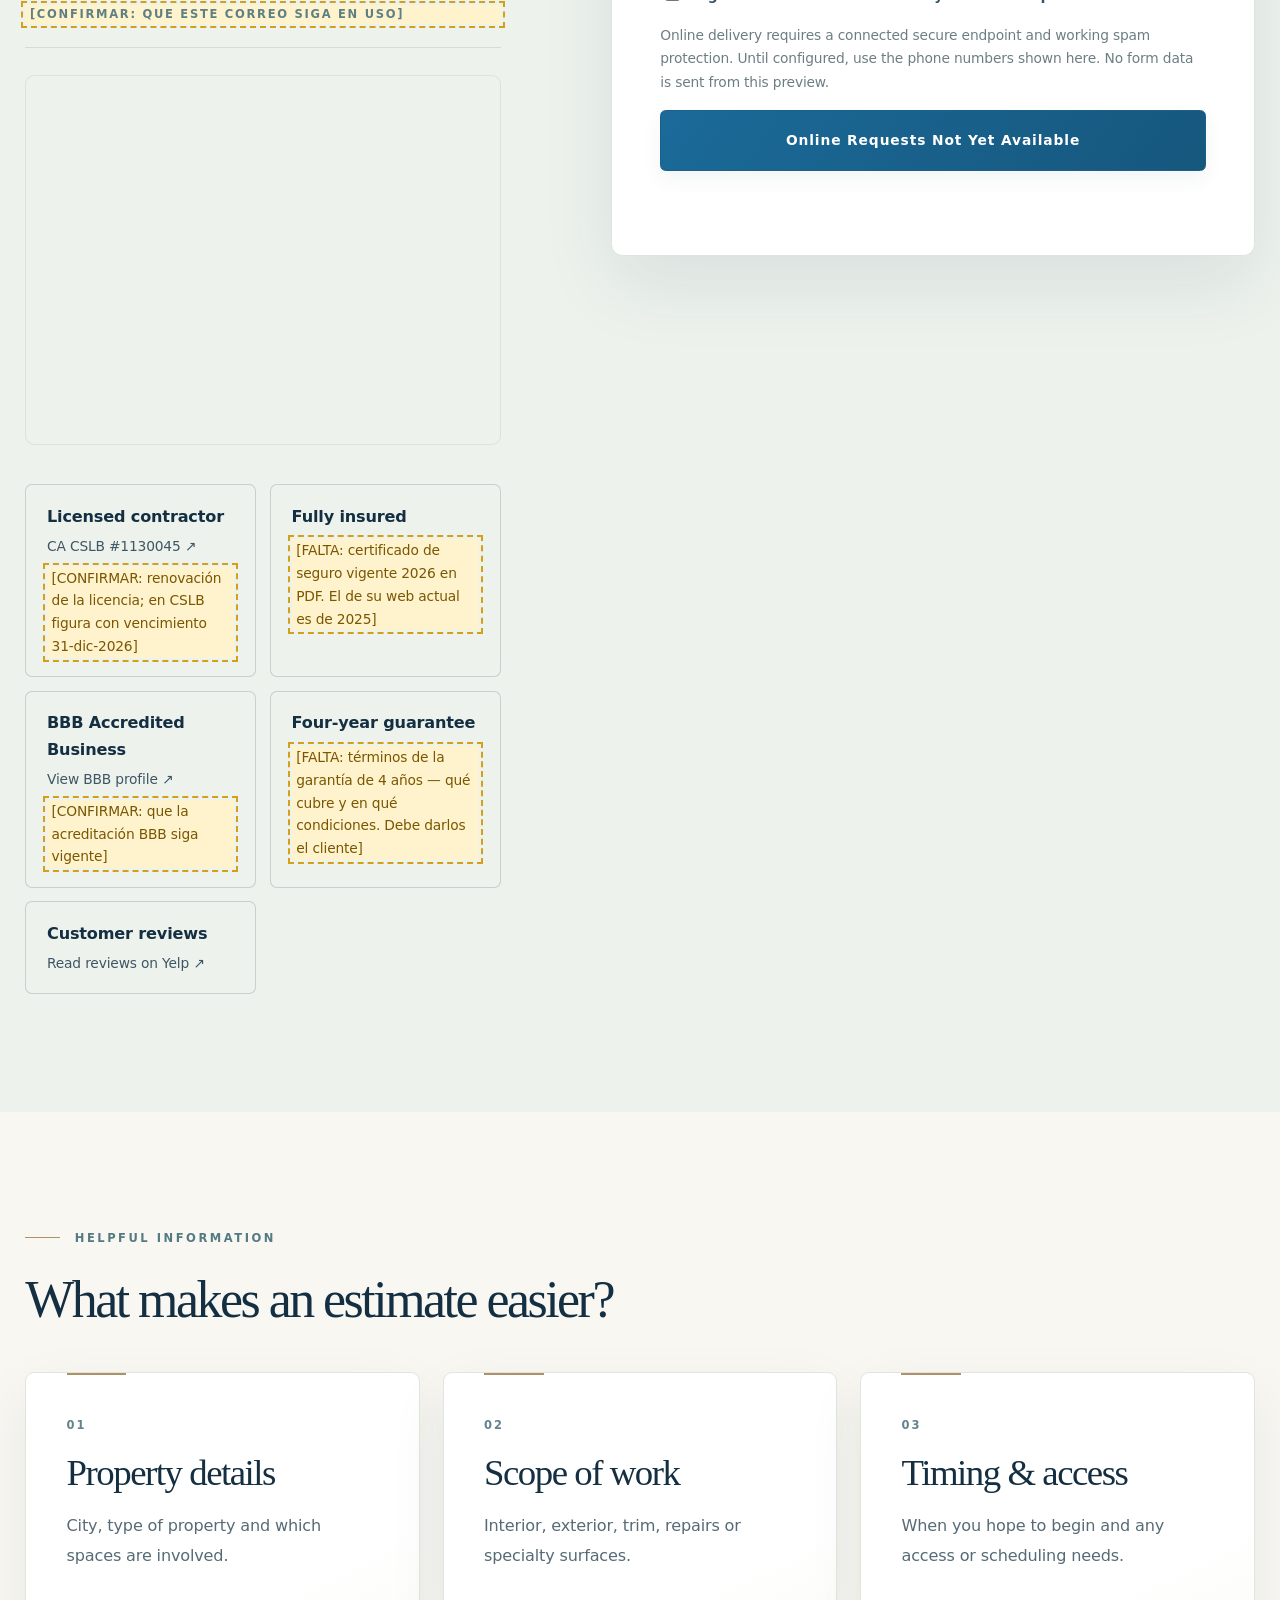
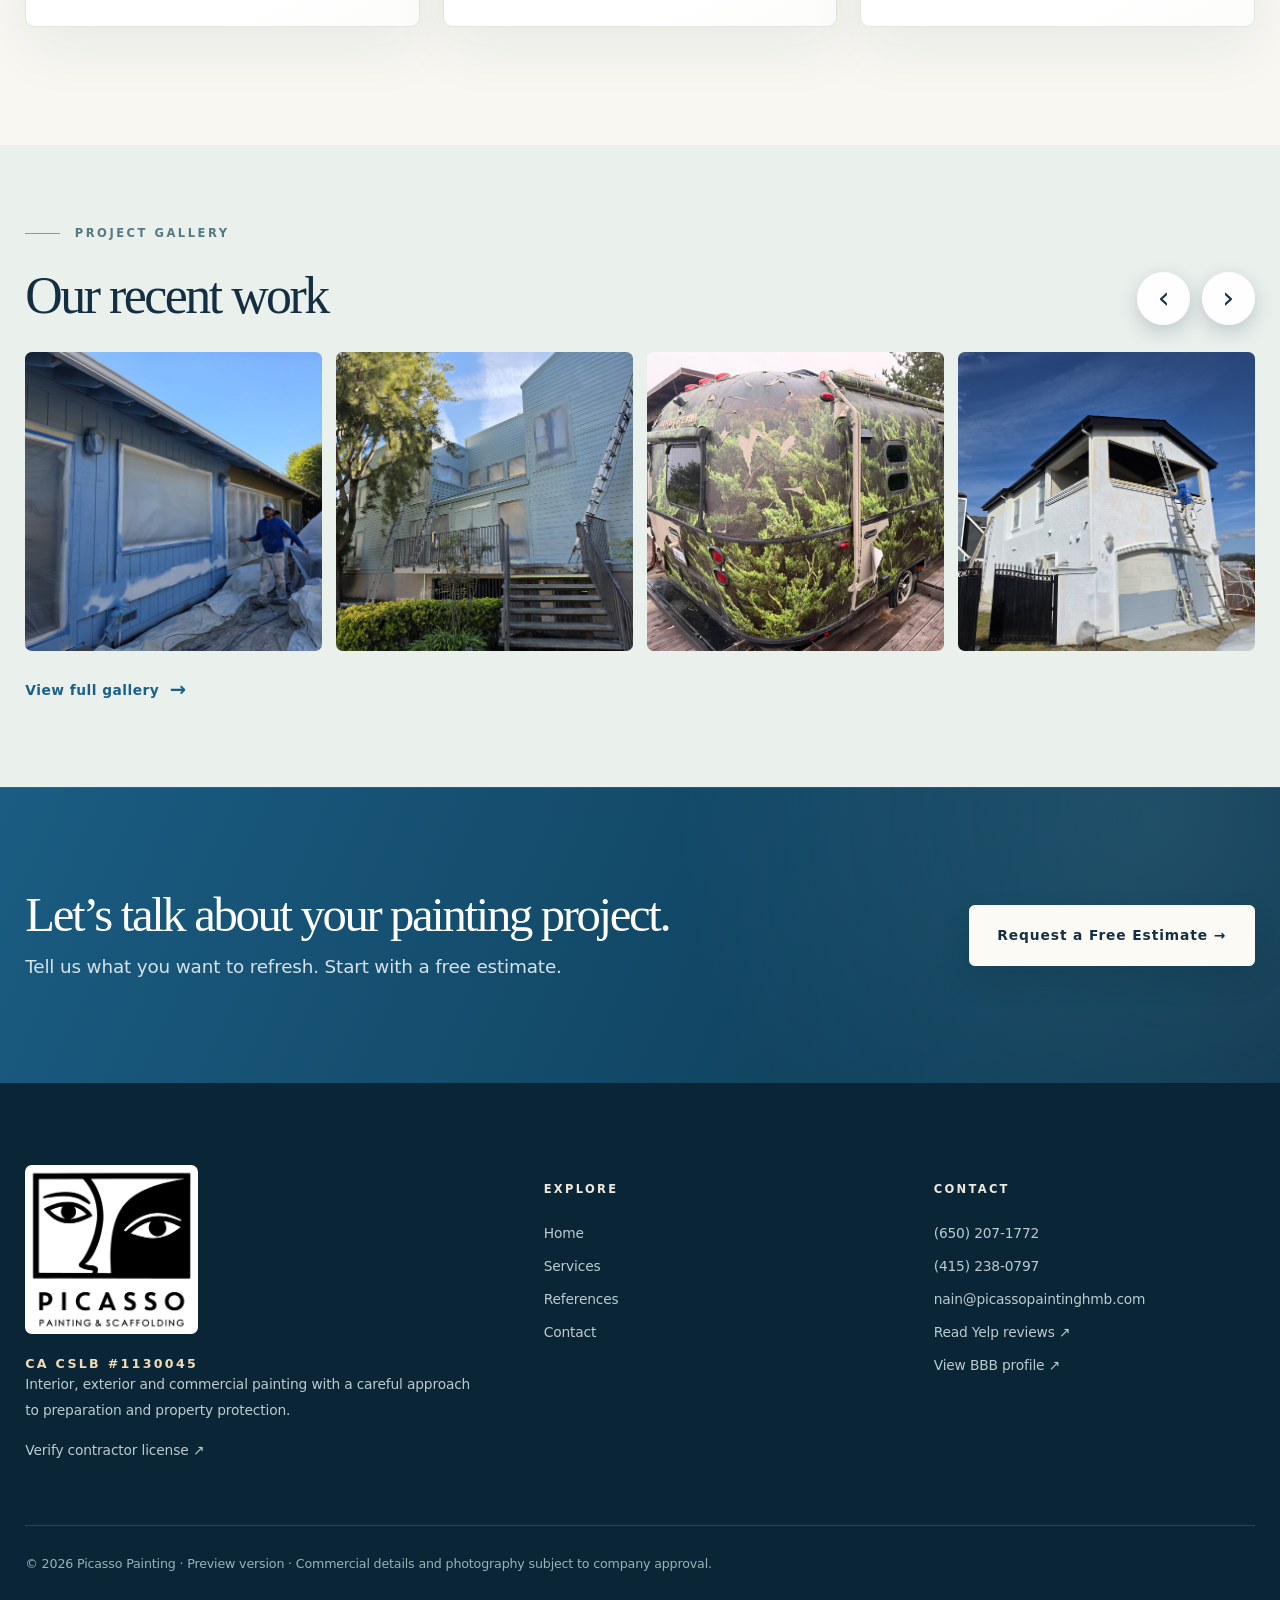
==== commit 8dd8a27e: "Marcar en la web los datos que faltan o hay que confirmar con el cliente Co-Authored-By: Claude Opus" ====
--- a/contacto.html
+++ b/contacto.html
@@ -479,7 +479,7 @@
   font-weight:800;
 }
 
-</style><link rel="stylesheet" href="ajustes.css"></head><body data-page="contacto"><div class="review-flag"><div class="wrap">VERSION 3 · Design review only · Not yet approved for publication</div></div><div class="topline"><div class="wrap"><span><a class="area" href="https://www.google.com/maps/place/San+Francisco+Bay+Area,+CA" target="_blank" rel="noopener noreferrer"><svg viewBox="0 0 24 24" fill="currentColor" aria-hidden="true"><path d="M12 2a7 7 0 0 0-7 7c0 5.2 7 13 7 13s7-7.8 7-13a7 7 0 0 0-7-7zm0 9.5A2.5 2.5 0 1 1 12 6.5a2.5 2.5 0 0 1 0 5z"/></svg>Painting &amp; scaffolding · San Francisco Bay Area</a></span><span><a class="call" href="tel:+16502071772"><svg viewBox="0 0 24 24" fill="currentColor" aria-hidden="true"><path d="M6.6 10.8a15.1 15.1 0 0 0 6.6 6.6l2.2-2.2a1 1 0 0 1 1-.25c1.1.37 2.3.57 3.6.57a1 1 0 0 1 1 1V20a1 1 0 0 1-1 1A17 17 0 0 1 3 4a1 1 0 0 1 1-1h3.5a1 1 0 0 1 1 1c0 1.25.2 2.45.57 3.57a1 1 0 0 1-.25 1z"/></svg>(650) 207-1772</a><a class="call" href="tel:+14152380797"><svg viewBox="0 0 24 24" fill="currentColor" aria-hidden="true"><path d="M6.6 10.8a15.1 15.1 0 0 0 6.6 6.6l2.2-2.2a1 1 0 0 1 1-.25c1.1.37 2.3.57 3.6.57a1 1 0 0 1 1 1V20a1 1 0 0 1-1 1A17 17 0 0 1 3 4a1 1 0 0 1 1-1h3.5a1 1 0 0 1 1 1c0 1.25.2 2.45.57 3.57a1 1 0 0 1-.25 1z"/></svg>(415) 238-0797</a></span></div></div><header class="head"><div class="wrap header"><a class="brand" href="index.html" aria-label="Picasso Painting Home"><img class="logo" src="img/logo-horizontal.png" alt="Picasso Painting &amp; Scaffolding" width="760" height="160"></a><button class="menu" type="button" aria-label="Toggle navigation" aria-expanded="false" aria-controls="main-nav">☰</button><nav class="nav" id="main-nav" aria-label="Main navigation"><a href="index.html">Home</a><div class="nav-drop"><a href="servicios.html">Services</a><div class="nav-sub"><a href="servicios.html#painting">Painting</a><a href="servicios.html#scaffolding">Scaffolding</a></div></div><a href="referencias.html">References</a><a href="galeria.html">Gallery</a><a href="contacto.html" aria-current="page">Contact</a><a class="btn primary" href="contacto.html#estimate">Free Estimate</a></nav></div></header><main id="main"><section class="wrap page-hero"><div class="eyebrow">Contact &amp; estimates</div><h1>Tell us what you want to paint.</h1><p class="lead">One room, a full exterior or a commercial space: start with a conversation about the work, the property and your location.</p></section><section class="section alt"><div class="wrap contact-grid"><div><div class="eyebrow">Let’s talk</div><h2>Start with a free estimate.</h2><p>Call the Picasso Painting numbers listed on the current website. Share where the project is, what needs painting and when you hope to begin.</p><div class="contact-phones"><div><span>San Mateo contact</span><a href="tel:+16502071772">(650) 207-1772</a></div><div><span>San Francisco contact</span><a href="tel:+14152380797">(415) 238-0797</a></div><div><span>Service area</span><strong>San Francisco Bay Area</strong></div></div><div class="contact-phones"><div><span>Owner</span><strong>Nain Carvallo</strong></div><div><span>Email</span><a href="mailto:nain@picassopaintinghmb.com">nain@picassopaintinghmb.com</a></div></div><div class="map" id="service-area"><iframe src="https://www.google.com/maps/embed?origin=mfe&amp;pb=!1m3!2m1!1sSan+Francisco+Bay+Area,+CA!6i8" title="Service area map: San Francisco Bay Area" loading="lazy" referrerpolicy="no-referrer-when-downgrade"></iframe></div><div class="trust"><a href="https://www.cslb.ca.gov/OnlineServices/CheckLicenseII/LicenseDetail.aspx?LicNum=1130045" target="_blank" rel="noopener noreferrer"><b>Licensed contractor</b><span>CA CSLB #1130045 ↗</span></a><div><b>Fully insured</b><span>Proof of insurance available on request</span></div><a href="https://www.bbb.org/us/ca/moss-beach/profile/painting-contractors/picasso-painting-1116-972477" target="_blank" rel="noopener noreferrer"><b>BBB Accredited Business</b><span>View BBB profile ↗</span></a><div><b>Four-year guarantee</b><span>Ask about the terms in your estimate</span></div><a href="https://www.yelp.com/biz/picasso-painting-el-granada" target="_blank" rel="noopener noreferrer"><b>Customer reviews</b><span>Read reviews on Yelp ↗</span></a></div></div><div class="form-box" id="estimate"><div class="eyebrow">Estimate request</div><h2>Tell us about your project.</h2><p>Complete the details below. The form is prepared for a secure submission service, but online delivery is not yet connected.</p><form id="estimate-form"><div class="fields"><div class="field"><label for="name">Your name *</label><input id="name" name="name" autocomplete="name" required minlength="2" maxlength="100"></div><div class="field"><label for="phone">Phone number *</label><input id="phone" name="phone" type="tel" autocomplete="tel" required pattern="[0-9+(). -]{7,25}" title="Enter a valid telephone number"></div><div class="field"><label for="email">Email address</label><input id="email" name="email" type="email" autocomplete="email"></div><div class="field"><label for="location">City or ZIP *</label><input id="location" name="location" required autocomplete="address-level2" maxlength="90"></div><div class="field full"><label for="service">Project type *</label><select id="service" name="service" required><option value="">Choose a service</option><option>Interior Painting</option><option>Exterior Painting</option><option>Commercial Painting</option><option>Specialty Services</option><option>Scaffolding</option><option>Not sure yet</option></select></div><div class="field full"><label for="message">Tell us about your project</label><textarea id="message" name="message" rows="4" maxlength="2500" placeholder="What spaces or surfaces need painting?"></textarea></div><div class="field bot-field" aria-hidden="true"><label for="company_site">Leave this empty</label><input id="company_site" name="company_site" tabindex="-1" autocomplete="off"></div><div class="field full"><label><input type="checkbox" name="consent" value="yes" required style="width:auto;min-height:auto;margin-right:8px">I agree to be contacted about my estimate request. *</label></div></div><p class="form-note">Online delivery requires a connected secure endpoint and working spam protection. Until configured, use the phone numbers shown here. No form data is sent from this preview.</p><button class="btn primary" type="submit" style="width:100%">Send Estimate Request</button><p id="form-status" class="form-status" role="status" aria-live="polite"></p></form></div></div></section><section class="section"><div class="wrap"><div class="eyebrow">Helpful information</div><h2>What makes an estimate easier?</h2><div class="cards"><article class="card"><small>01</small><h3>Property details</h3><p>City, type of property and which spaces are involved.</p></article><article class="card"><small>02</small><h3>Scope of work</h3><p>Interior, exterior, trim, repairs or specialty surfaces.</p></article><article class="card"><small>03</small><h3>Timing &amp; access</h3><p>When you hope to begin and any access or scheduling needs.</p></article></div></div></section></main><section class="gal-banner" data-gal-banner aria-label="Project gallery"></section><section class="cta"><div class="wrap cta-inner"><div><h2>Let’s talk about your painting project.</h2><p>Tell us what you want to refresh. Start with a free estimate.</p></div><a class="btn white" href="contacto.html#estimate">Request a Free Estimate →</a></div></section><footer class="footer"><div class="wrap"><div class="footer-grid"><div><img class="footer-logo" src="img/logo-pie.png" alt="Picasso Painting &amp; Scaffolding" width="360" height="353" loading="lazy"><div class="brand-text"><small>CA CSLB #1130045</small></div><p>Interior, exterior and commercial painting with a careful approach to preparation and property protection.</p><a href="https://www.cslb.ca.gov/OnlineServices/CheckLicenseII/LicenseDetail.aspx?LicNum=1130045" target="_blank" rel="noopener noreferrer">Verify contractor license ↗</a></div><div><h4>Explore</h4><a href="index.html">Home</a><a href="servicios.html">Services</a><a href="referencias.html">References</a><a href="contacto.html">Contact</a></div><div><h4>Contact</h4><a href="tel:+16502071772">(650) 207-1772</a><a href="tel:+14152380797">(415) 238-0797</a><a href="mailto:nain@picassopaintinghmb.com">nain@picassopaintinghmb.com</a><a href="https://www.yelp.com/biz/picasso-painting-el-granada" target="_blank" rel="noopener noreferrer">Read Yelp reviews ↗</a><a href="https://www.bbb.org/us/ca/moss-beach/profile/painting-contractors/picasso-painting-1116-972477" target="_blank" rel="noopener noreferrer">View BBB profile ↗</a></div></div><div class="footer-bottom">© 2026 Picasso Painting · Preview version · Commercial details and photography subject to company approval.</div></div></footer><div class="mobile-cta"><a class="btn outline" href="tel:+16502071772">Call Now</a><a class="btn primary" href="contacto.html#estimate">Free Estimate</a></div><script>
+</style><link rel="stylesheet" href="ajustes.css"></head><body data-page="contacto"><div class="review-flag"><div class="wrap">VERSION 3 · Design review only · Not yet approved for publication</div></div><div class="topline"><div class="wrap"><span><a class="area" href="https://www.google.com/maps/place/San+Francisco+Bay+Area,+CA" target="_blank" rel="noopener noreferrer"><svg viewBox="0 0 24 24" fill="currentColor" aria-hidden="true"><path d="M12 2a7 7 0 0 0-7 7c0 5.2 7 13 7 13s7-7.8 7-13a7 7 0 0 0-7-7zm0 9.5A2.5 2.5 0 1 1 12 6.5a2.5 2.5 0 0 1 0 5z"/></svg>Painting &amp; scaffolding · San Francisco Bay Area</a></span><span><a class="call" href="tel:+16502071772"><svg viewBox="0 0 24 24" fill="currentColor" aria-hidden="true"><path d="M6.6 10.8a15.1 15.1 0 0 0 6.6 6.6l2.2-2.2a1 1 0 0 1 1-.25c1.1.37 2.3.57 3.6.57a1 1 0 0 1 1 1V20a1 1 0 0 1-1 1A17 17 0 0 1 3 4a1 1 0 0 1 1-1h3.5a1 1 0 0 1 1 1c0 1.25.2 2.45.57 3.57a1 1 0 0 1-.25 1z"/></svg>(650) 207-1772</a><a class="call" href="tel:+14152380797"><svg viewBox="0 0 24 24" fill="currentColor" aria-hidden="true"><path d="M6.6 10.8a15.1 15.1 0 0 0 6.6 6.6l2.2-2.2a1 1 0 0 1 1-.25c1.1.37 2.3.57 3.6.57a1 1 0 0 1 1 1V20a1 1 0 0 1-1 1A17 17 0 0 1 3 4a1 1 0 0 1 1-1h3.5a1 1 0 0 1 1 1c0 1.25.2 2.45.57 3.57a1 1 0 0 1-.25 1z"/></svg>(415) 238-0797</a></span></div></div><header class="head"><div class="wrap header"><a class="brand" href="index.html" aria-label="Picasso Painting Home"><img class="logo" src="img/logo-horizontal.png" alt="Picasso Painting &amp; Scaffolding" width="760" height="160"></a><button class="menu" type="button" aria-label="Toggle navigation" aria-expanded="false" aria-controls="main-nav">☰</button><nav class="nav" id="main-nav" aria-label="Main navigation"><a href="index.html">Home</a><div class="nav-drop"><a href="servicios.html">Services</a><div class="nav-sub"><a href="servicios.html#painting">Painting</a><a href="servicios.html#scaffolding">Scaffolding</a></div></div><a href="referencias.html">References</a><a href="galeria.html">Gallery</a><a href="contacto.html" aria-current="page">Contact</a><a class="btn primary" href="contacto.html#estimate">Free Estimate</a></nav></div></header><main id="main"><section class="wrap page-hero"><div class="eyebrow">Contact &amp; estimates</div><h1>Tell us what you want to paint.</h1><p class="lead">One room, a full exterior or a commercial space: start with a conversation about the work, the property and your location.</p></section><section class="section alt"><div class="wrap contact-grid"><div><div class="eyebrow">Let’s talk</div><h2>Start with a free estimate.</h2><p>Call the Picasso Painting numbers listed on the current website. Share where the project is, what needs painting and when you hope to begin.</p><div class="contact-phones"><div><span>San Mateo contact</span><a href="tel:+16502071772">(650) 207-1772</a></div><div><span>San Francisco contact</span><a href="tel:+14152380797">(415) 238-0797</a></div><div><span>Service area</span><strong>San Francisco Bay Area</strong></div></div><div class="contact-phones"><div><span>Owner</span><strong>Nain Carvallo</strong></div><div><span>Email</span><a href="mailto:nain@picassopaintinghmb.com">nain@picassopaintinghmb.com</a><span class="falta">[CONFIRMAR: que este correo siga en uso]</span></div></div><div class="map" id="service-area"><iframe src="https://www.google.com/maps/embed?origin=mfe&amp;pb=!1m3!2m1!1sSan+Francisco+Bay+Area,+CA!6i8" title="Service area map: San Francisco Bay Area" loading="lazy" referrerpolicy="no-referrer-when-downgrade"></iframe></div><div class="trust"><a href="https://www.cslb.ca.gov/OnlineServices/CheckLicenseII/LicenseDetail.aspx?LicNum=1130045" target="_blank" rel="noopener noreferrer"><b>Licensed contractor</b><span>CA CSLB #1130045 ↗</span><span class="falta">[CONFIRMAR: renovación de la licencia; en CSLB figura con vencimiento 31-dic-2026]</span></a><div><b>Fully insured</b><span class="falta">[FALTA: certificado de seguro vigente 2026 en PDF. El de su web actual es de 2025]</span></div><a href="https://www.bbb.org/us/ca/moss-beach/profile/painting-contractors/picasso-painting-1116-972477" target="_blank" rel="noopener noreferrer"><b>BBB Accredited Business</b><span>View BBB profile ↗</span><span class="falta">[CONFIRMAR: que la acreditación BBB siga vigente]</span></a><div><b>Four-year guarantee</b><span class="falta">[FALTA: términos de la garantía de 4 años — qué cubre y en qué condiciones. Debe darlos el cliente]</span></div><a href="https://www.yelp.com/biz/picasso-painting-el-granada" target="_blank" rel="noopener noreferrer"><b>Customer reviews</b><span>Read reviews on Yelp ↗</span></a></div></div><div class="form-box" id="estimate"><div class="eyebrow">Estimate request</div><h2>Tell us about your project.</h2><p>Complete the details below. The form is prepared for a secure submission service, but online delivery is not yet connected.</p><form id="estimate-form"><div class="fields"><div class="field"><label for="name">Your name *</label><input id="name" name="name" autocomplete="name" required minlength="2" maxlength="100"></div><div class="field"><label for="phone">Phone number *</label><input id="phone" name="phone" type="tel" autocomplete="tel" required pattern="[0-9+(). -]{7,25}" title="Enter a valid telephone number"></div><div class="field"><label for="email">Email address</label><input id="email" name="email" type="email" autocomplete="email"></div><div class="field"><label for="location">City or ZIP *</label><input id="location" name="location" required autocomplete="address-level2" maxlength="90"></div><div class="field full"><label for="service">Project type *</label><select id="service" name="service" required><option value="">Choose a service</option><option>Interior Painting</option><option>Exterior Painting</option><option>Commercial Painting</option><option>Specialty Services</option><option>Scaffolding</option><option>Not sure yet</option></select></div><div class="field full"><label for="message">Tell us about your project</label><textarea id="message" name="message" rows="4" maxlength="2500" placeholder="What spaces or surfaces need painting?"></textarea></div><div class="field bot-field" aria-hidden="true"><label for="company_site">Leave this empty</label><input id="company_site" name="company_site" tabindex="-1" autocomplete="off"></div><div class="field full"><label><input type="checkbox" name="consent" value="yes" required style="width:auto;min-height:auto;margin-right:8px">I agree to be contacted about my estimate request. *</label></div></div><p class="form-note">Online delivery requires a connected secure endpoint and working spam protection. Until configured, use the phone numbers shown here. No form data is sent from this preview.</p><button class="btn primary" type="submit" style="width:100%">Send Estimate Request</button><p id="form-status" class="form-status" role="status" aria-live="polite"></p></form></div></div></section><section class="section"><div class="wrap"><div class="eyebrow">Helpful information</div><h2>What makes an estimate easier?</h2><div class="cards"><article class="card"><small>01</small><h3>Property details</h3><p>City, type of property and which spaces are involved.</p></article><article class="card"><small>02</small><h3>Scope of work</h3><p>Interior, exterior, trim, repairs or specialty surfaces.</p></article><article class="card"><small>03</small><h3>Timing &amp; access</h3><p>When you hope to begin and any access or scheduling needs.</p></article></div></div></section></main><section class="gal-banner" data-gal-banner aria-label="Project gallery"></section><section class="cta"><div class="wrap cta-inner"><div><h2>Let’s talk about your painting project.</h2><p>Tell us what you want to refresh. Start with a free estimate.</p></div><a class="btn white" href="contacto.html#estimate">Request a Free Estimate →</a></div></section><footer class="footer"><div class="wrap"><div class="footer-grid"><div><img class="footer-logo" src="img/logo-pie.png" alt="Picasso Painting &amp; Scaffolding" width="360" height="353" loading="lazy"><div class="brand-text"><small>CA CSLB #1130045</small></div><p>Interior, exterior and commercial painting with a careful approach to preparation and property protection.</p><a href="https://www.cslb.ca.gov/OnlineServices/CheckLicenseII/LicenseDetail.aspx?LicNum=1130045" target="_blank" rel="noopener noreferrer">Verify contractor license ↗</a></div><div><h4>Explore</h4><a href="index.html">Home</a><a href="servicios.html">Services</a><a href="referencias.html">References</a><a href="contacto.html">Contact</a></div><div><h4>Contact</h4><a href="tel:+16502071772">(650) 207-1772</a><a href="tel:+14152380797">(415) 238-0797</a><a href="mailto:nain@picassopaintinghmb.com">nain@picassopaintinghmb.com</a><a href="https://www.yelp.com/biz/picasso-painting-el-granada" target="_blank" rel="noopener noreferrer">Read Yelp reviews ↗</a><a href="https://www.bbb.org/us/ca/moss-beach/profile/painting-contractors/picasso-painting-1116-972477" target="_blank" rel="noopener noreferrer">View BBB profile ↗</a></div></div><div class="footer-bottom">© 2026 Picasso Painting · Preview version · Commercial details and photography subject to company approval.</div></div></footer><div class="mobile-cta"><a class="btn outline" href="tel:+16502071772">Call Now</a><a class="btn primary" href="contacto.html#estimate">Free Estimate</a></div><script>
 (function(){
 const toggle=document.querySelector('.menu'),nav=document.querySelector('.nav');
 if(toggle&&nav){toggle.addEventListener('click',()=>{const on=nav.classList.toggle('open');toggle.setAttribute('aria-expanded',String(on));});document.addEventListener('keydown',e=>{if(e.key==='Escape'){nav.classList.remove('open');toggle.setAttribute('aria-expanded','false');}});}
--- a/ajustes.css
+++ b/ajustes.css
@@ -69,3 +69,11 @@
 .project small{display:block;margin-top:12px;font-size:11px;letter-spacing:.14em;text-transform:uppercase;font-weight:800;color:#64838c}
 .project h3{font-size:22px;margin:6px 0 0}
 @media(max-width:900px){.projects{grid-template-columns:1fr 1fr}.project img{height:170px}.project h3{font-size:18px}}
+
+/* Conócenos: el dueño */
+.owner-grid{display:grid;grid-template-columns:minmax(260px,420px) 1fr;gap:60px;align-items:center}
+.owner-grid img{width:100%;height:auto;border-radius:8px;box-shadow:0 20px 50px rgba(16,49,68,.15)}
+.owner-grid h2{margin:6px 0 4px}
+.owner .actions{display:flex;flex-wrap:wrap;gap:12px;margin-top:24px}
+@media(max-width:900px){.owner-grid{grid-template-columns:1fr;gap:28px}.owner-grid img{max-width:420px}}
+.trust .falta{opacity:1;margin-top:8px}
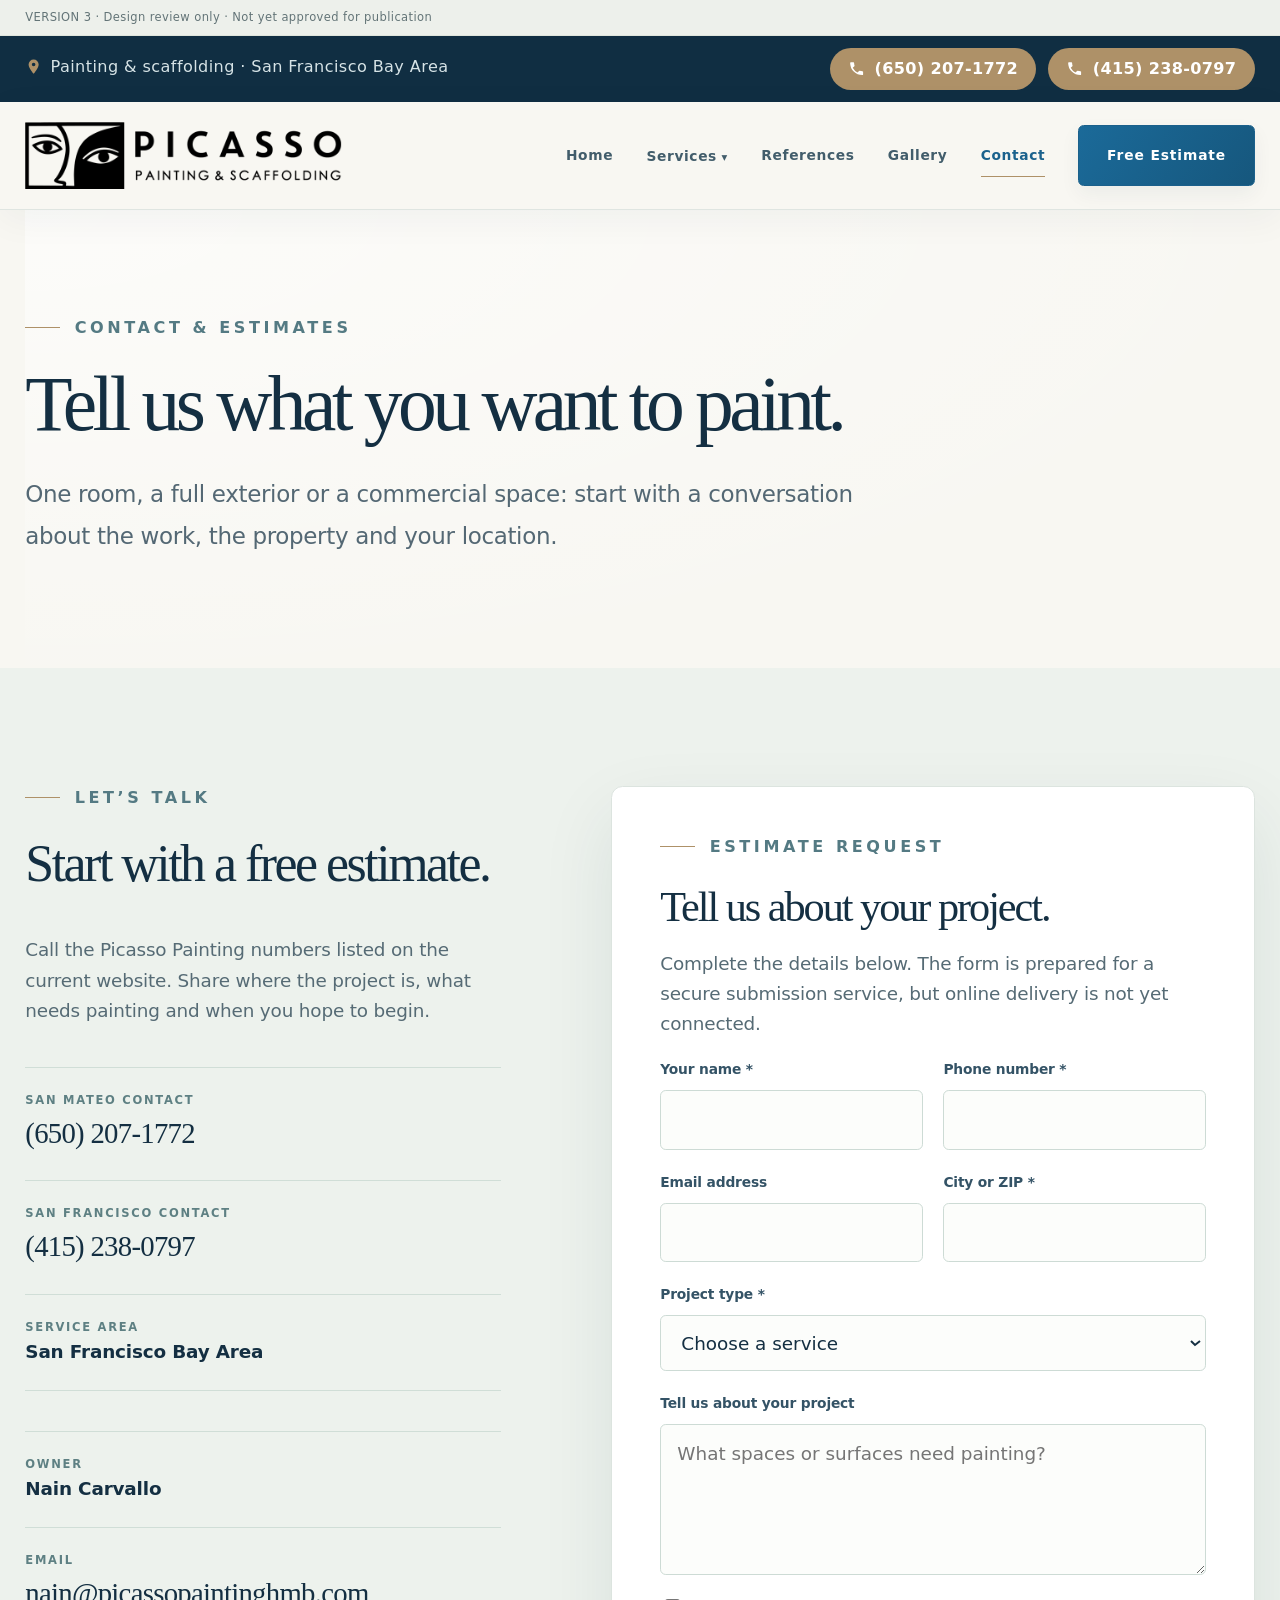
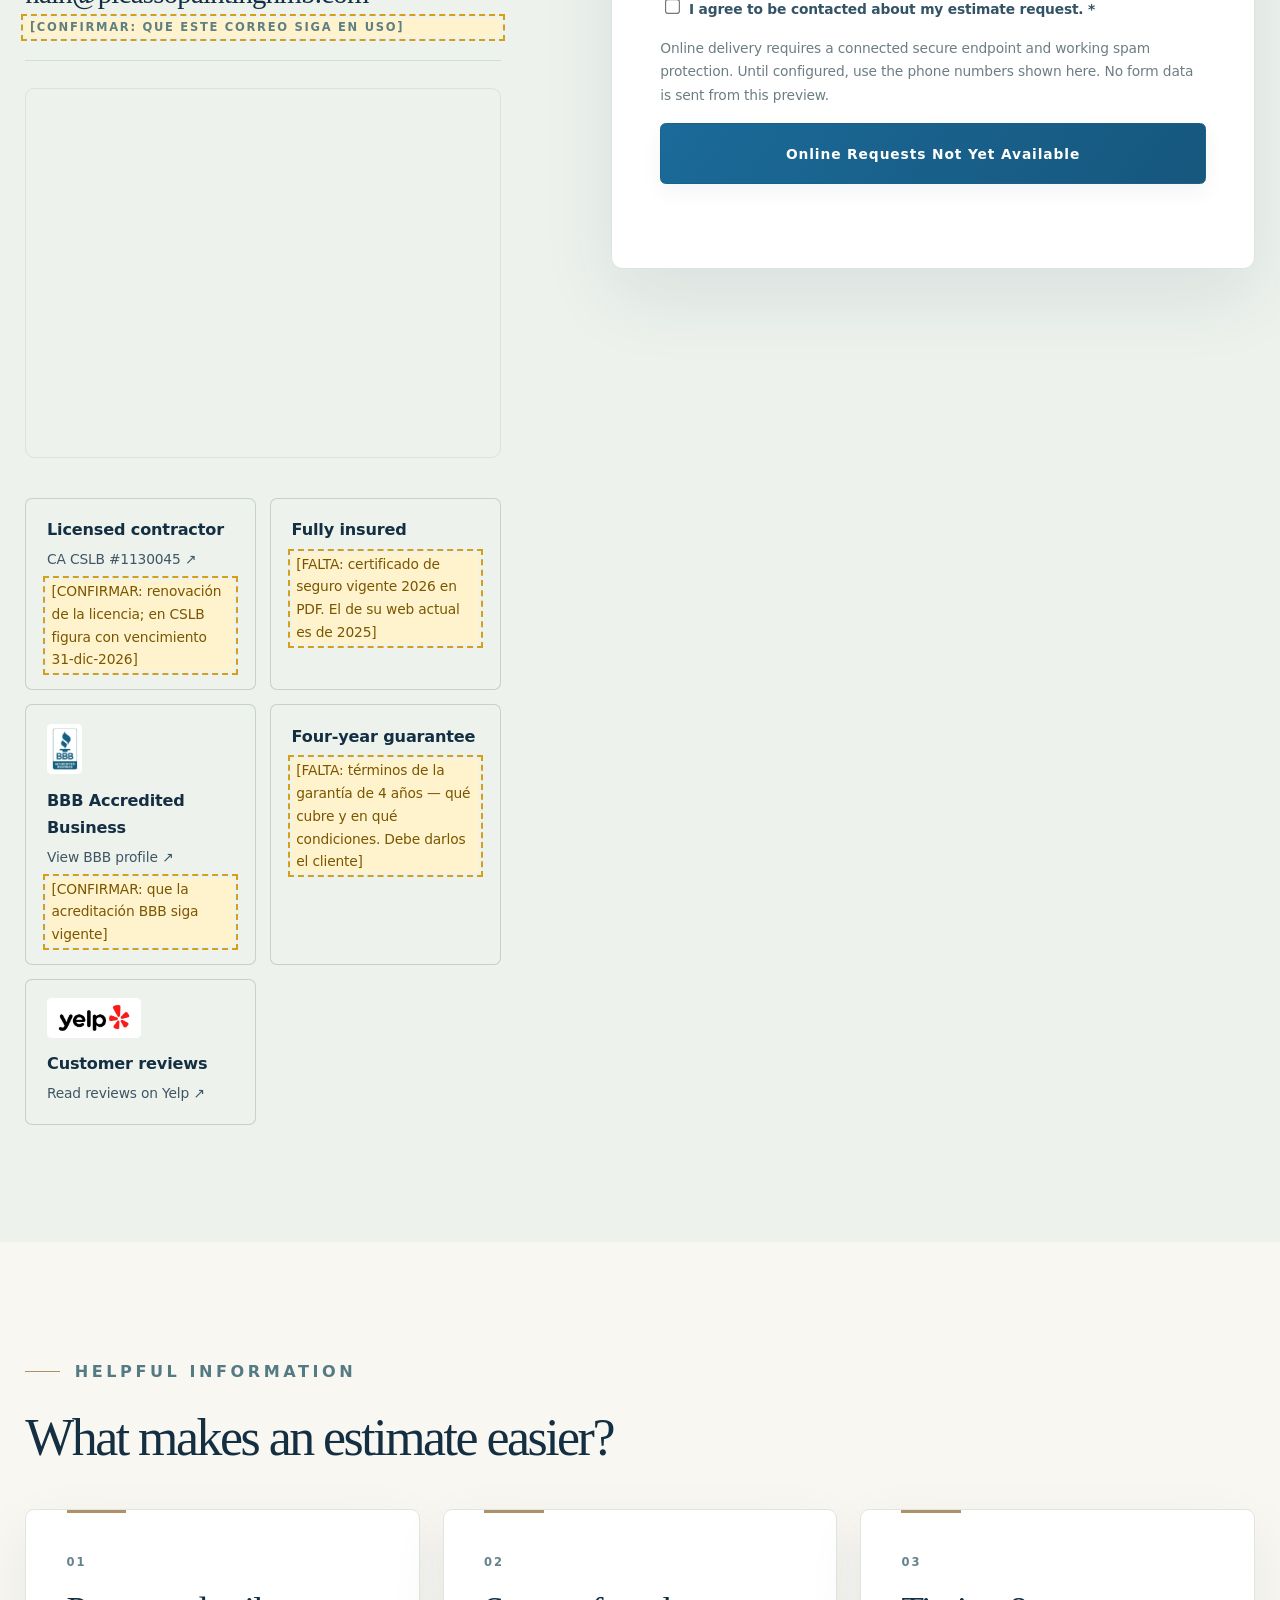
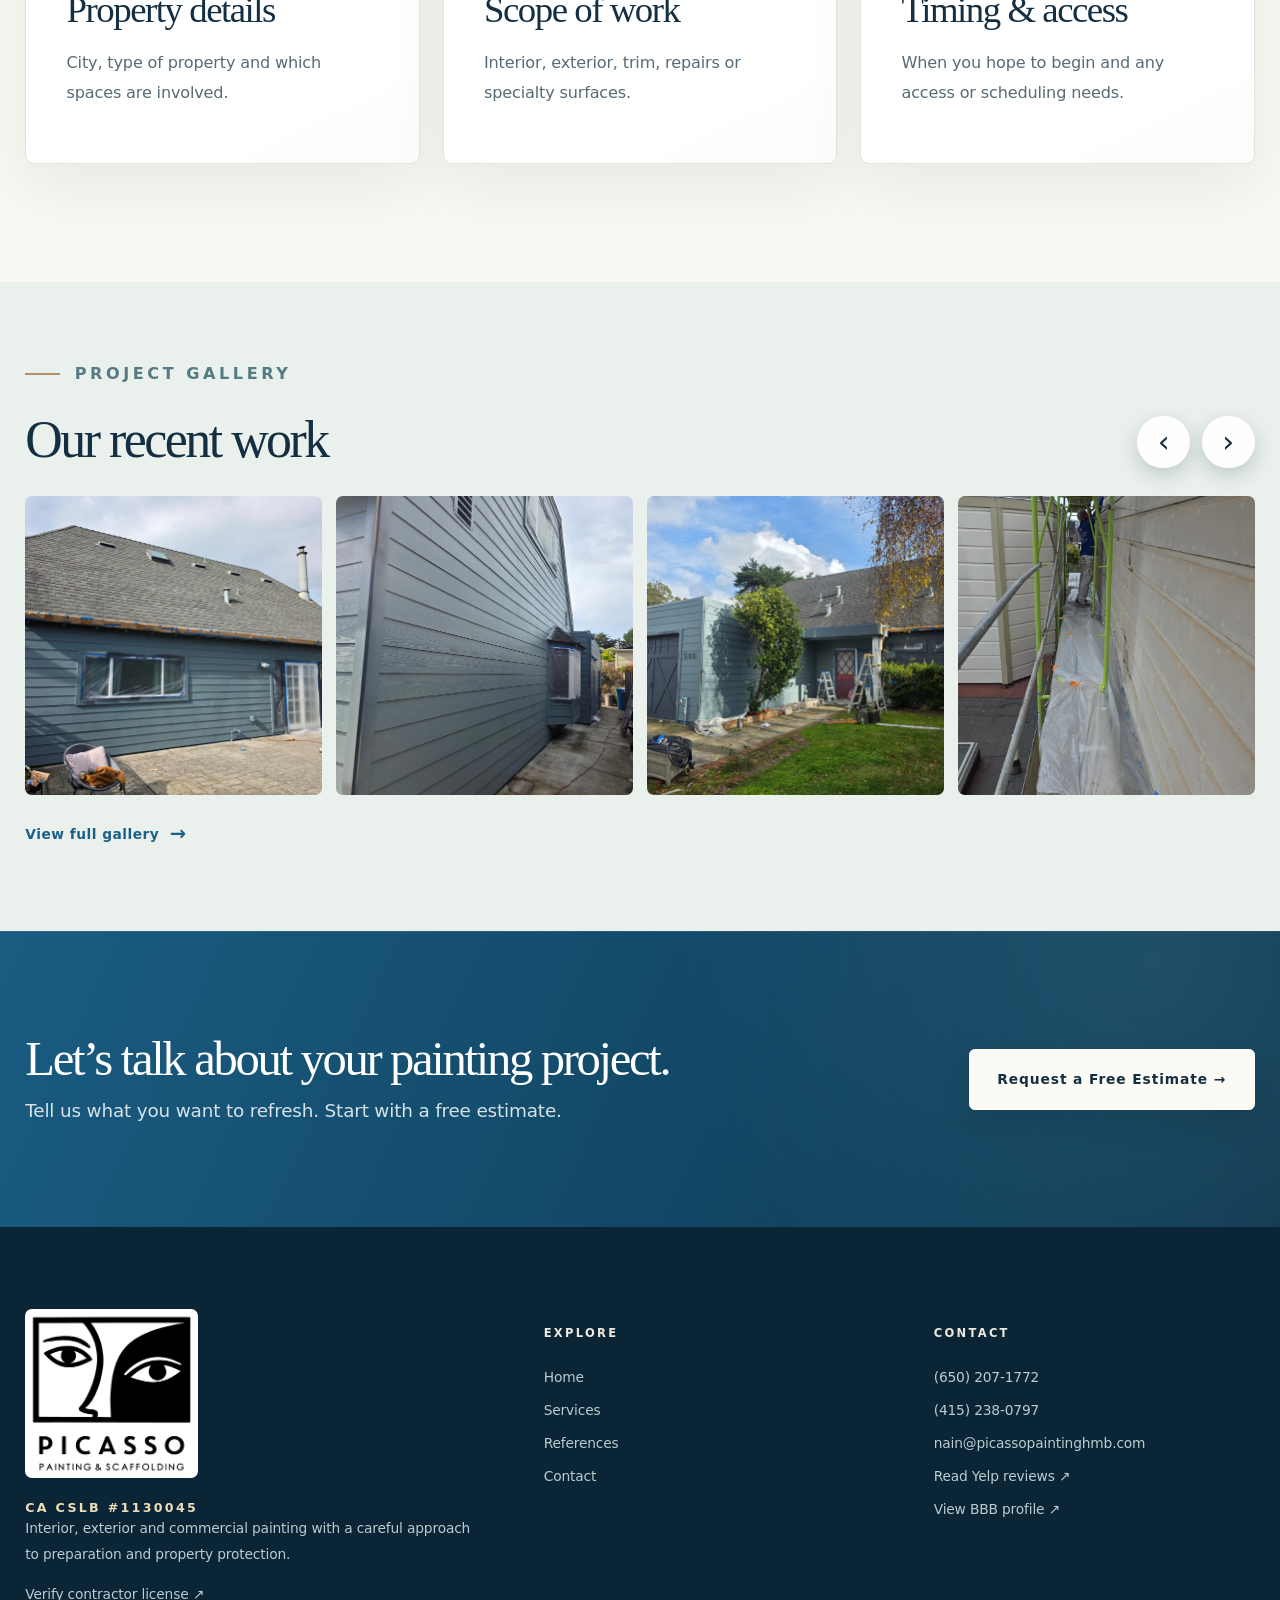
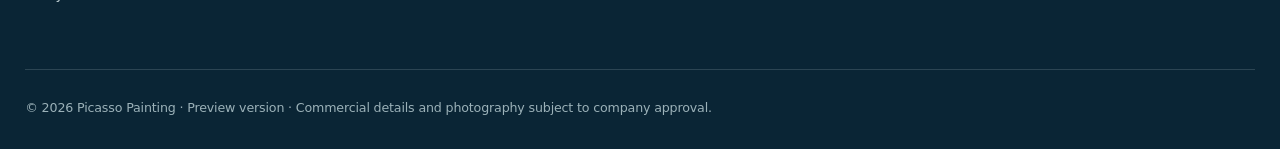
==== commit dafa37d6: "Puntos 6 y 7: íconos de confianza, marcas de pintura y subtítulos más grandes - Hero: los tres punto" ====
--- a/contacto.html
+++ b/contacto.html
@@ -479,7 +479,7 @@
   font-weight:800;
 }
 
-</style><link rel="stylesheet" href="ajustes.css"></head><body data-page="contacto"><div class="review-flag"><div class="wrap">VERSION 3 · Design review only · Not yet approved for publication</div></div><div class="topline"><div class="wrap"><span><a class="area" href="https://www.google.com/maps/place/San+Francisco+Bay+Area,+CA" target="_blank" rel="noopener noreferrer"><svg viewBox="0 0 24 24" fill="currentColor" aria-hidden="true"><path d="M12 2a7 7 0 0 0-7 7c0 5.2 7 13 7 13s7-7.8 7-13a7 7 0 0 0-7-7zm0 9.5A2.5 2.5 0 1 1 12 6.5a2.5 2.5 0 0 1 0 5z"/></svg>Painting &amp; scaffolding · San Francisco Bay Area</a></span><span><a class="call" href="tel:+16502071772"><svg viewBox="0 0 24 24" fill="currentColor" aria-hidden="true"><path d="M6.6 10.8a15.1 15.1 0 0 0 6.6 6.6l2.2-2.2a1 1 0 0 1 1-.25c1.1.37 2.3.57 3.6.57a1 1 0 0 1 1 1V20a1 1 0 0 1-1 1A17 17 0 0 1 3 4a1 1 0 0 1 1-1h3.5a1 1 0 0 1 1 1c0 1.25.2 2.45.57 3.57a1 1 0 0 1-.25 1z"/></svg>(650) 207-1772</a><a class="call" href="tel:+14152380797"><svg viewBox="0 0 24 24" fill="currentColor" aria-hidden="true"><path d="M6.6 10.8a15.1 15.1 0 0 0 6.6 6.6l2.2-2.2a1 1 0 0 1 1-.25c1.1.37 2.3.57 3.6.57a1 1 0 0 1 1 1V20a1 1 0 0 1-1 1A17 17 0 0 1 3 4a1 1 0 0 1 1-1h3.5a1 1 0 0 1 1 1c0 1.25.2 2.45.57 3.57a1 1 0 0 1-.25 1z"/></svg>(415) 238-0797</a></span></div></div><header class="head"><div class="wrap header"><a class="brand" href="index.html" aria-label="Picasso Painting Home"><img class="logo" src="img/logo-horizontal.png" alt="Picasso Painting &amp; Scaffolding" width="760" height="160"></a><button class="menu" type="button" aria-label="Toggle navigation" aria-expanded="false" aria-controls="main-nav">☰</button><nav class="nav" id="main-nav" aria-label="Main navigation"><a href="index.html">Home</a><div class="nav-drop"><a href="servicios.html">Services</a><div class="nav-sub"><a href="servicios.html#painting">Painting</a><a href="servicios.html#scaffolding">Scaffolding</a></div></div><a href="referencias.html">References</a><a href="galeria.html">Gallery</a><a href="contacto.html" aria-current="page">Contact</a><a class="btn primary" href="contacto.html#estimate">Free Estimate</a></nav></div></header><main id="main"><section class="wrap page-hero"><div class="eyebrow">Contact &amp; estimates</div><h1>Tell us what you want to paint.</h1><p class="lead">One room, a full exterior or a commercial space: start with a conversation about the work, the property and your location.</p></section><section class="section alt"><div class="wrap contact-grid"><div><div class="eyebrow">Let’s talk</div><h2>Start with a free estimate.</h2><p>Call the Picasso Painting numbers listed on the current website. Share where the project is, what needs painting and when you hope to begin.</p><div class="contact-phones"><div><span>San Mateo contact</span><a href="tel:+16502071772">(650) 207-1772</a></div><div><span>San Francisco contact</span><a href="tel:+14152380797">(415) 238-0797</a></div><div><span>Service area</span><strong>San Francisco Bay Area</strong></div></div><div class="contact-phones"><div><span>Owner</span><strong>Nain Carvallo</strong></div><div><span>Email</span><a href="mailto:nain@picassopaintinghmb.com">nain@picassopaintinghmb.com</a><span class="falta">[CONFIRMAR: que este correo siga en uso]</span></div></div><div class="map" id="service-area"><iframe src="https://www.google.com/maps/embed?origin=mfe&amp;pb=!1m3!2m1!1sSan+Francisco+Bay+Area,+CA!6i8" title="Service area map: San Francisco Bay Area" loading="lazy" referrerpolicy="no-referrer-when-downgrade"></iframe></div><div class="trust"><a href="https://www.cslb.ca.gov/OnlineServices/CheckLicenseII/LicenseDetail.aspx?LicNum=1130045" target="_blank" rel="noopener noreferrer"><b>Licensed contractor</b><span>CA CSLB #1130045 ↗</span><span class="falta">[CONFIRMAR: renovación de la licencia; en CSLB figura con vencimiento 31-dic-2026]</span></a><div><b>Fully insured</b><span class="falta">[FALTA: certificado de seguro vigente 2026 en PDF. El de su web actual es de 2025]</span></div><a href="https://www.bbb.org/us/ca/moss-beach/profile/painting-contractors/picasso-painting-1116-972477" target="_blank" rel="noopener noreferrer"><b>BBB Accredited Business</b><span>View BBB profile ↗</span><span class="falta">[CONFIRMAR: que la acreditación BBB siga vigente]</span></a><div><b>Four-year guarantee</b><span class="falta">[FALTA: términos de la garantía de 4 años — qué cubre y en qué condiciones. Debe darlos el cliente]</span></div><a href="https://www.yelp.com/biz/picasso-painting-el-granada" target="_blank" rel="noopener noreferrer"><b>Customer reviews</b><span>Read reviews on Yelp ↗</span></a></div></div><div class="form-box" id="estimate"><div class="eyebrow">Estimate request</div><h2>Tell us about your project.</h2><p>Complete the details below. The form is prepared for a secure submission service, but online delivery is not yet connected.</p><form id="estimate-form"><div class="fields"><div class="field"><label for="name">Your name *</label><input id="name" name="name" autocomplete="name" required minlength="2" maxlength="100"></div><div class="field"><label for="phone">Phone number *</label><input id="phone" name="phone" type="tel" autocomplete="tel" required pattern="[0-9+(). -]{7,25}" title="Enter a valid telephone number"></div><div class="field"><label for="email">Email address</label><input id="email" name="email" type="email" autocomplete="email"></div><div class="field"><label for="location">City or ZIP *</label><input id="location" name="location" required autocomplete="address-level2" maxlength="90"></div><div class="field full"><label for="service">Project type *</label><select id="service" name="service" required><option value="">Choose a service</option><option>Interior Painting</option><option>Exterior Painting</option><option>Commercial Painting</option><option>Specialty Services</option><option>Scaffolding</option><option>Not sure yet</option></select></div><div class="field full"><label for="message">Tell us about your project</label><textarea id="message" name="message" rows="4" maxlength="2500" placeholder="What spaces or surfaces need painting?"></textarea></div><div class="field bot-field" aria-hidden="true"><label for="company_site">Leave this empty</label><input id="company_site" name="company_site" tabindex="-1" autocomplete="off"></div><div class="field full"><label><input type="checkbox" name="consent" value="yes" required style="width:auto;min-height:auto;margin-right:8px">I agree to be contacted about my estimate request. *</label></div></div><p class="form-note">Online delivery requires a connected secure endpoint and working spam protection. Until configured, use the phone numbers shown here. No form data is sent from this preview.</p><button class="btn primary" type="submit" style="width:100%">Send Estimate Request</button><p id="form-status" class="form-status" role="status" aria-live="polite"></p></form></div></div></section><section class="section"><div class="wrap"><div class="eyebrow">Helpful information</div><h2>What makes an estimate easier?</h2><div class="cards"><article class="card"><small>01</small><h3>Property details</h3><p>City, type of property and which spaces are involved.</p></article><article class="card"><small>02</small><h3>Scope of work</h3><p>Interior, exterior, trim, repairs or specialty surfaces.</p></article><article class="card"><small>03</small><h3>Timing &amp; access</h3><p>When you hope to begin and any access or scheduling needs.</p></article></div></div></section></main><section class="gal-banner" data-gal-banner aria-label="Project gallery"></section><section class="cta"><div class="wrap cta-inner"><div><h2>Let’s talk about your painting project.</h2><p>Tell us what you want to refresh. Start with a free estimate.</p></div><a class="btn white" href="contacto.html#estimate">Request a Free Estimate →</a></div></section><footer class="footer"><div class="wrap"><div class="footer-grid"><div><img class="footer-logo" src="img/logo-pie.png" alt="Picasso Painting &amp; Scaffolding" width="360" height="353" loading="lazy"><div class="brand-text"><small>CA CSLB #1130045</small></div><p>Interior, exterior and commercial painting with a careful approach to preparation and property protection.</p><a href="https://www.cslb.ca.gov/OnlineServices/CheckLicenseII/LicenseDetail.aspx?LicNum=1130045" target="_blank" rel="noopener noreferrer">Verify contractor license ↗</a></div><div><h4>Explore</h4><a href="index.html">Home</a><a href="servicios.html">Services</a><a href="referencias.html">References</a><a href="contacto.html">Contact</a></div><div><h4>Contact</h4><a href="tel:+16502071772">(650) 207-1772</a><a href="tel:+14152380797">(415) 238-0797</a><a href="mailto:nain@picassopaintinghmb.com">nain@picassopaintinghmb.com</a><a href="https://www.yelp.com/biz/picasso-painting-el-granada" target="_blank" rel="noopener noreferrer">Read Yelp reviews ↗</a><a href="https://www.bbb.org/us/ca/moss-beach/profile/painting-contractors/picasso-painting-1116-972477" target="_blank" rel="noopener noreferrer">View BBB profile ↗</a></div></div><div class="footer-bottom">© 2026 Picasso Painting · Preview version · Commercial details and photography subject to company approval.</div></div></footer><div class="mobile-cta"><a class="btn outline" href="tel:+16502071772">Call Now</a><a class="btn primary" href="contacto.html#estimate">Free Estimate</a></div><script>
+</style><link rel="stylesheet" href="ajustes.css"></head><body data-page="contacto"><div class="review-flag"><div class="wrap">VERSION 3 · Design review only · Not yet approved for publication</div></div><div class="topline"><div class="wrap"><span><a class="area" href="https://www.google.com/maps/place/San+Francisco+Bay+Area,+CA" target="_blank" rel="noopener noreferrer"><svg viewBox="0 0 24 24" fill="currentColor" aria-hidden="true"><path d="M12 2a7 7 0 0 0-7 7c0 5.2 7 13 7 13s7-7.8 7-13a7 7 0 0 0-7-7zm0 9.5A2.5 2.5 0 1 1 12 6.5a2.5 2.5 0 0 1 0 5z"/></svg>Painting &amp; scaffolding · San Francisco Bay Area</a></span><span><a class="call" href="tel:+16502071772"><svg viewBox="0 0 24 24" fill="currentColor" aria-hidden="true"><path d="M6.6 10.8a15.1 15.1 0 0 0 6.6 6.6l2.2-2.2a1 1 0 0 1 1-.25c1.1.37 2.3.57 3.6.57a1 1 0 0 1 1 1V20a1 1 0 0 1-1 1A17 17 0 0 1 3 4a1 1 0 0 1 1-1h3.5a1 1 0 0 1 1 1c0 1.25.2 2.45.57 3.57a1 1 0 0 1-.25 1z"/></svg>(650) 207-1772</a><a class="call" href="tel:+14152380797"><svg viewBox="0 0 24 24" fill="currentColor" aria-hidden="true"><path d="M6.6 10.8a15.1 15.1 0 0 0 6.6 6.6l2.2-2.2a1 1 0 0 1 1-.25c1.1.37 2.3.57 3.6.57a1 1 0 0 1 1 1V20a1 1 0 0 1-1 1A17 17 0 0 1 3 4a1 1 0 0 1 1-1h3.5a1 1 0 0 1 1 1c0 1.25.2 2.45.57 3.57a1 1 0 0 1-.25 1z"/></svg>(415) 238-0797</a></span></div></div><header class="head"><div class="wrap header"><a class="brand" href="index.html" aria-label="Picasso Painting Home"><img class="logo" src="img/logo-horizontal.png" alt="Picasso Painting &amp; Scaffolding" width="760" height="160"></a><button class="menu" type="button" aria-label="Toggle navigation" aria-expanded="false" aria-controls="main-nav">☰</button><nav class="nav" id="main-nav" aria-label="Main navigation"><a href="index.html">Home</a><div class="nav-drop"><a href="servicios.html">Services</a><div class="nav-sub"><a href="servicios.html#painting">Painting</a><a href="servicios.html#scaffolding">Scaffolding</a></div></div><a href="referencias.html">References</a><a href="galeria.html">Gallery</a><a href="contacto.html" aria-current="page">Contact</a><a class="btn primary" href="contacto.html#estimate">Free Estimate</a></nav></div></header><main id="main"><section class="wrap page-hero"><div class="eyebrow">Contact &amp; estimates</div><h1>Tell us what you want to paint.</h1><p class="lead">One room, a full exterior or a commercial space: start with a conversation about the work, the property and your location.</p></section><section class="section alt"><div class="wrap contact-grid"><div><div class="eyebrow">Let’s talk</div><h2>Start with a free estimate.</h2><p>Call the Picasso Painting numbers listed on the current website. Share where the project is, what needs painting and when you hope to begin.</p><div class="contact-phones"><div><span>San Mateo contact</span><a href="tel:+16502071772">(650) 207-1772</a></div><div><span>San Francisco contact</span><a href="tel:+14152380797">(415) 238-0797</a></div><div><span>Service area</span><strong>San Francisco Bay Area</strong></div></div><div class="contact-phones"><div><span>Owner</span><strong>Nain Carvallo</strong></div><div><span>Email</span><a href="mailto:nain@picassopaintinghmb.com">nain@picassopaintinghmb.com</a><span class="falta">[CONFIRMAR: que este correo siga en uso]</span></div></div><div class="map" id="service-area"><iframe src="https://www.google.com/maps/embed?origin=mfe&amp;pb=!1m3!2m1!1sSan+Francisco+Bay+Area,+CA!6i8" title="Service area map: San Francisco Bay Area" loading="lazy" referrerpolicy="no-referrer-when-downgrade"></iframe></div><div class="trust"><a href="https://www.cslb.ca.gov/OnlineServices/CheckLicenseII/LicenseDetail.aspx?LicNum=1130045" target="_blank" rel="noopener noreferrer"><b>Licensed contractor</b><span>CA CSLB #1130045 ↗</span><span class="falta">[CONFIRMAR: renovación de la licencia; en CSLB figura con vencimiento 31-dic-2026]</span></a><div><b>Fully insured</b><span class="falta">[FALTA: certificado de seguro vigente 2026 en PDF. El de su web actual es de 2025]</span></div><a href="https://www.bbb.org/us/ca/moss-beach/profile/painting-contractors/picasso-painting-1116-972477" target="_blank" rel="noopener noreferrer"><img class="trust-logo" src="img/marcas/bbb.jpg" alt="" width="240" height="378"><b>BBB Accredited Business</b><span>View BBB profile ↗</span><span class="falta">[CONFIRMAR: que la acreditación BBB siga vigente]</span></a><div><b>Four-year guarantee</b><span class="falta">[FALTA: términos de la garantía de 4 años — qué cubre y en qué condiciones. Debe darlos el cliente]</span></div><a href="https://www.yelp.com/biz/picasso-painting-el-granada" target="_blank" rel="noopener noreferrer"><img class="trust-logo trust-logo-wide" src="img/marcas/yelp.jpg" alt="" width="480" height="190"><b>Customer reviews</b><span>Read reviews on Yelp ↗</span></a></div></div><div class="form-box" id="estimate"><div class="eyebrow">Estimate request</div><h2>Tell us about your project.</h2><p>Complete the details below. The form is prepared for a secure submission service, but online delivery is not yet connected.</p><form id="estimate-form"><div class="fields"><div class="field"><label for="name">Your name *</label><input id="name" name="name" autocomplete="name" required minlength="2" maxlength="100"></div><div class="field"><label for="phone">Phone number *</label><input id="phone" name="phone" type="tel" autocomplete="tel" required pattern="[0-9+(). -]{7,25}" title="Enter a valid telephone number"></div><div class="field"><label for="email">Email address</label><input id="email" name="email" type="email" autocomplete="email"></div><div class="field"><label for="location">City or ZIP *</label><input id="location" name="location" required autocomplete="address-level2" maxlength="90"></div><div class="field full"><label for="service">Project type *</label><select id="service" name="service" required><option value="">Choose a service</option><option>Interior Painting</option><option>Exterior Painting</option><option>Commercial Painting</option><option>Specialty Services</option><option>Scaffolding</option><option>Not sure yet</option></select></div><div class="field full"><label for="message">Tell us about your project</label><textarea id="message" name="message" rows="4" maxlength="2500" placeholder="What spaces or surfaces need painting?"></textarea></div><div class="field bot-field" aria-hidden="true"><label for="company_site">Leave this empty</label><input id="company_site" name="company_site" tabindex="-1" autocomplete="off"></div><div class="field full"><label><input type="checkbox" name="consent" value="yes" required style="width:auto;min-height:auto;margin-right:8px">I agree to be contacted about my estimate request. *</label></div></div><p class="form-note">Online delivery requires a connected secure endpoint and working spam protection. Until configured, use the phone numbers shown here. No form data is sent from this preview.</p><button class="btn primary" type="submit" style="width:100%">Send Estimate Request</button><p id="form-status" class="form-status" role="status" aria-live="polite"></p></form></div></div></section><section class="section"><div class="wrap"><div class="eyebrow">Helpful information</div><h2>What makes an estimate easier?</h2><div class="cards"><article class="card"><small>01</small><h3>Property details</h3><p>City, type of property and which spaces are involved.</p></article><article class="card"><small>02</small><h3>Scope of work</h3><p>Interior, exterior, trim, repairs or specialty surfaces.</p></article><article class="card"><small>03</small><h3>Timing &amp; access</h3><p>When you hope to begin and any access or scheduling needs.</p></article></div></div></section></main><section class="gal-banner" data-gal-banner aria-label="Project gallery"></section><section class="cta"><div class="wrap cta-inner"><div><h2>Let’s talk about your painting project.</h2><p>Tell us what you want to refresh. Start with a free estimate.</p></div><a class="btn white" href="contacto.html#estimate">Request a Free Estimate →</a></div></section><footer class="footer"><div class="wrap"><div class="footer-grid"><div><img class="footer-logo" src="img/logo-pie.png" alt="Picasso Painting &amp; Scaffolding" width="360" height="353" loading="lazy"><div class="brand-text"><small>CA CSLB #1130045</small></div><p>Interior, exterior and commercial painting with a careful approach to preparation and property protection.</p><a href="https://www.cslb.ca.gov/OnlineServices/CheckLicenseII/LicenseDetail.aspx?LicNum=1130045" target="_blank" rel="noopener noreferrer">Verify contractor license ↗</a></div><div><h4>Explore</h4><a href="index.html">Home</a><a href="servicios.html">Services</a><a href="referencias.html">References</a><a href="contacto.html">Contact</a></div><div><h4>Contact</h4><a href="tel:+16502071772">(650) 207-1772</a><a href="tel:+14152380797">(415) 238-0797</a><a href="mailto:nain@picassopaintinghmb.com">nain@picassopaintinghmb.com</a><a href="https://www.yelp.com/biz/picasso-painting-el-granada" target="_blank" rel="noopener noreferrer">Read Yelp reviews ↗</a><a href="https://www.bbb.org/us/ca/moss-beach/profile/painting-contractors/picasso-painting-1116-972477" target="_blank" rel="noopener noreferrer">View BBB profile ↗</a></div></div><div class="footer-bottom">© 2026 Picasso Painting · Preview version · Commercial details and photography subject to company approval.</div></div></footer><div class="mobile-cta"><a class="btn outline" href="tel:+16502071772">Call Now</a><a class="btn primary" href="contacto.html#estimate">Free Estimate</a></div><script>
 (function(){
 const toggle=document.querySelector('.menu'),nav=document.querySelector('.nav');
 if(toggle&&nav){toggle.addEventListener('click',()=>{const on=nav.classList.toggle('open');toggle.setAttribute('aria-expanded',String(on));});document.addEventListener('keydown',e=>{if(e.key==='Escape'){nav.classList.remove('open');toggle.setAttribute('aria-expanded','false');}});}
--- a/ajustes.css
+++ b/ajustes.css
@@ -77,3 +77,32 @@
 .owner .actions{display:flex;flex-wrap:wrap;gap:12px;margin-top:24px}
 @media(max-width:900px){.owner-grid{grid-template-columns:1fr;gap:28px}.owner-grid img{max-width:420px}}
 .trust .falta{opacity:1;margin-top:8px}
+
+/* Punto 6: los tres puntos del hero, más grandes y centrados bajo los botones */
+.hero-words{font-size:14px;gap:10px;margin-top:30px;justify-content:center}
+.hero-words span{background:#fff;border:1px solid var(--line);border-radius:999px;padding:8px 14px;white-space:nowrap;box-shadow:0 4px 14px rgba(16,49,68,.06);color:var(--navy)}
+@media(max-width:900px){.hero-words{justify-content:flex-start;font-size:14px}}
+
+/* Punto 6: íconos en la franja de confianza (licencia, BBB, referencias) */
+.strip-item{display:grid;grid-template-columns:52px 1fr;column-gap:18px;align-content:start}
+.strip-item>:not(.strip-icon){grid-column:2}
+.strip-icon{grid-row:1/span 3;width:52px;height:52px;display:flex;align-items:center;justify-content:center;border-radius:50%;background:var(--sea);color:var(--blue)}
+.strip-icon svg{width:26px;height:26px}
+.strip-seal{width:auto;height:64px;border-radius:4px;background:#fff;object-fit:contain}
+.strip-item b{font-size:15px}
+.strip-item p{font-size:13px}
+
+/* Punto 6: logos de BBB y Yelp en los sellos, y marcas de pintura */
+.trust-logo{display:block;height:44px;width:auto;margin-bottom:12px;padding:4px;background:#fff;border-radius:4px}
+.trust-logo-wide{height:34px;padding:4px 8px}
+.brands{margin-top:34px;text-align:center}
+.brands p{font-size:12px;letter-spacing:.16em;text-transform:uppercase;font-weight:800;opacity:.8;margin:0 0 16px}
+.brand-logos{display:flex;flex-wrap:wrap;justify-content:center;gap:16px}
+.brand-logos img{height:72px;width:auto;max-width:200px;object-fit:contain;background:#fff;border-radius:6px;padding:8px 14px}
+@media(max-width:900px){.brand-logos img{height:56px;max-width:150px}}
+
+/* Punto 7: subtítulos (eyebrows) más grandes en toda la web */
+.eyebrow{font-size:14px}
+/* Punto 7: en Referencias, el texto del directorio va debajo del título, no a la derecha */
+.references-head{display:block}
+.references-head p{margin-top:16px;max-width:760px;font-size:15px}
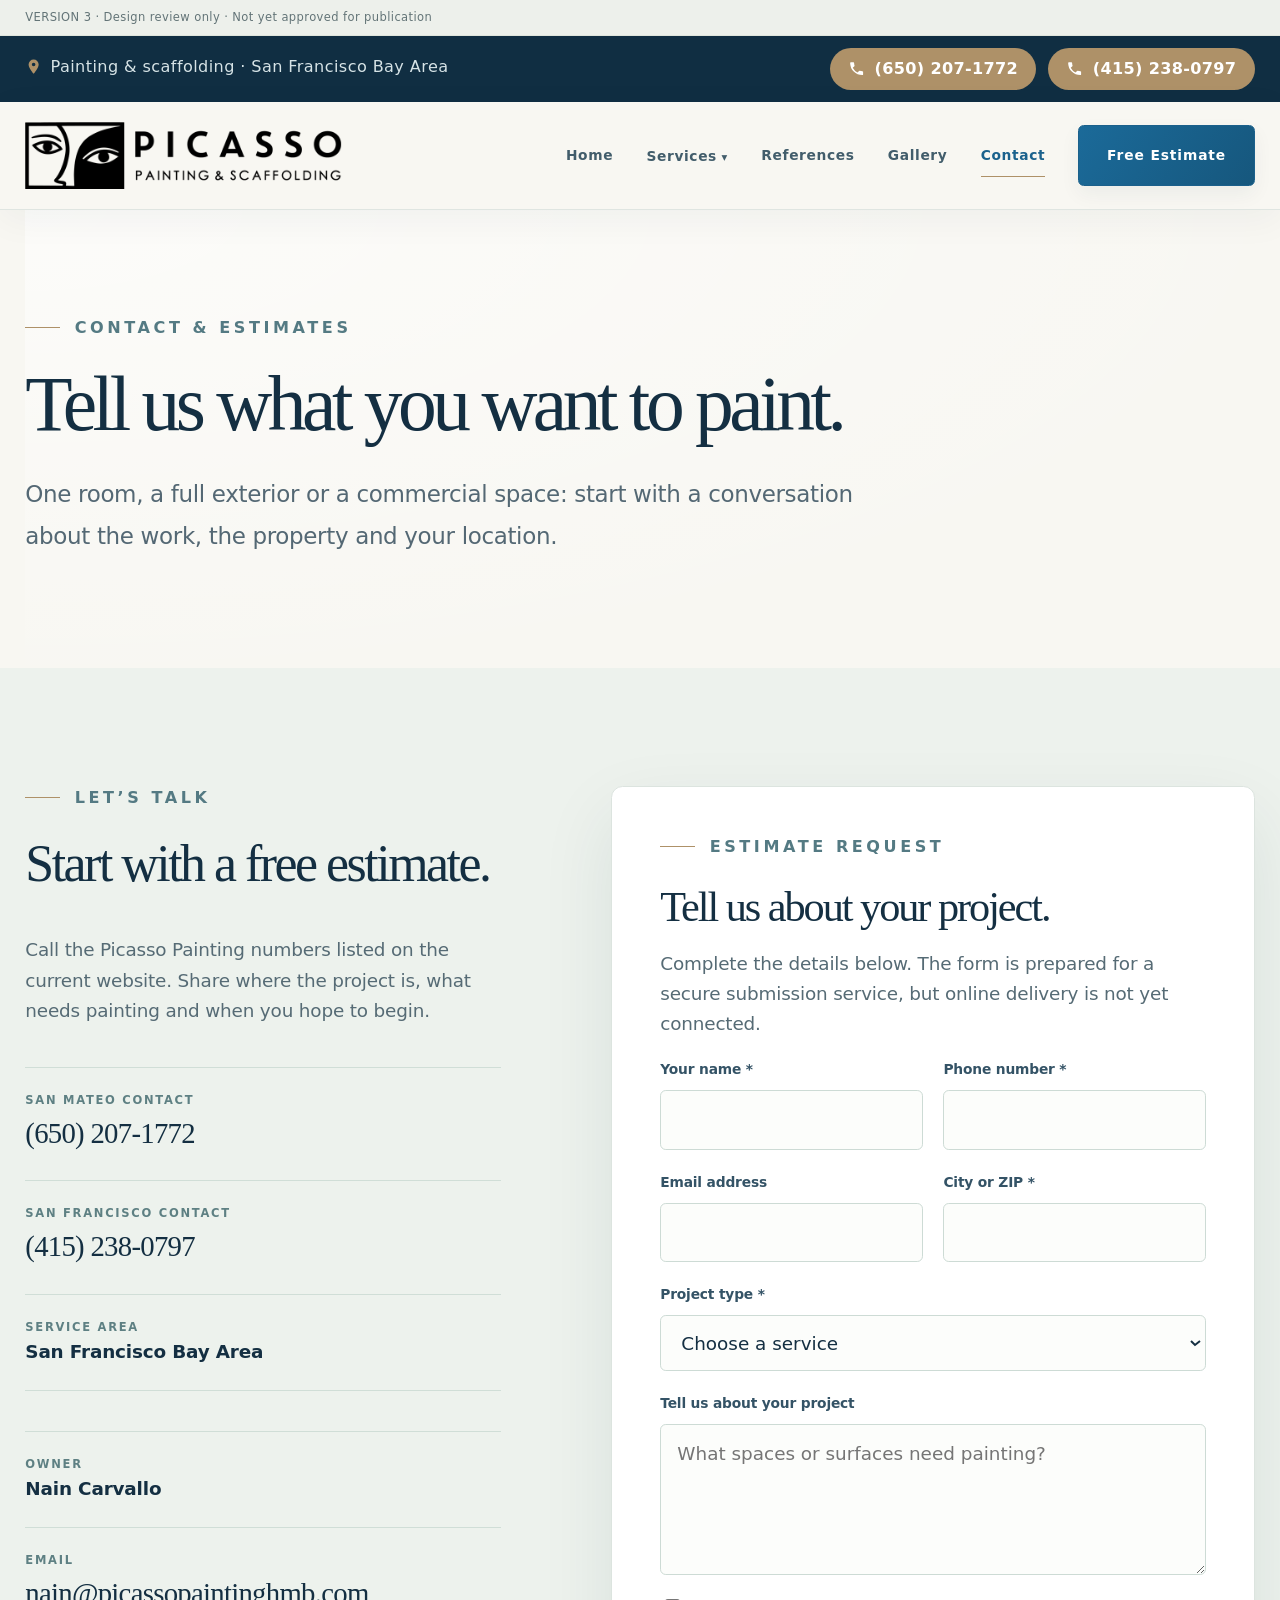
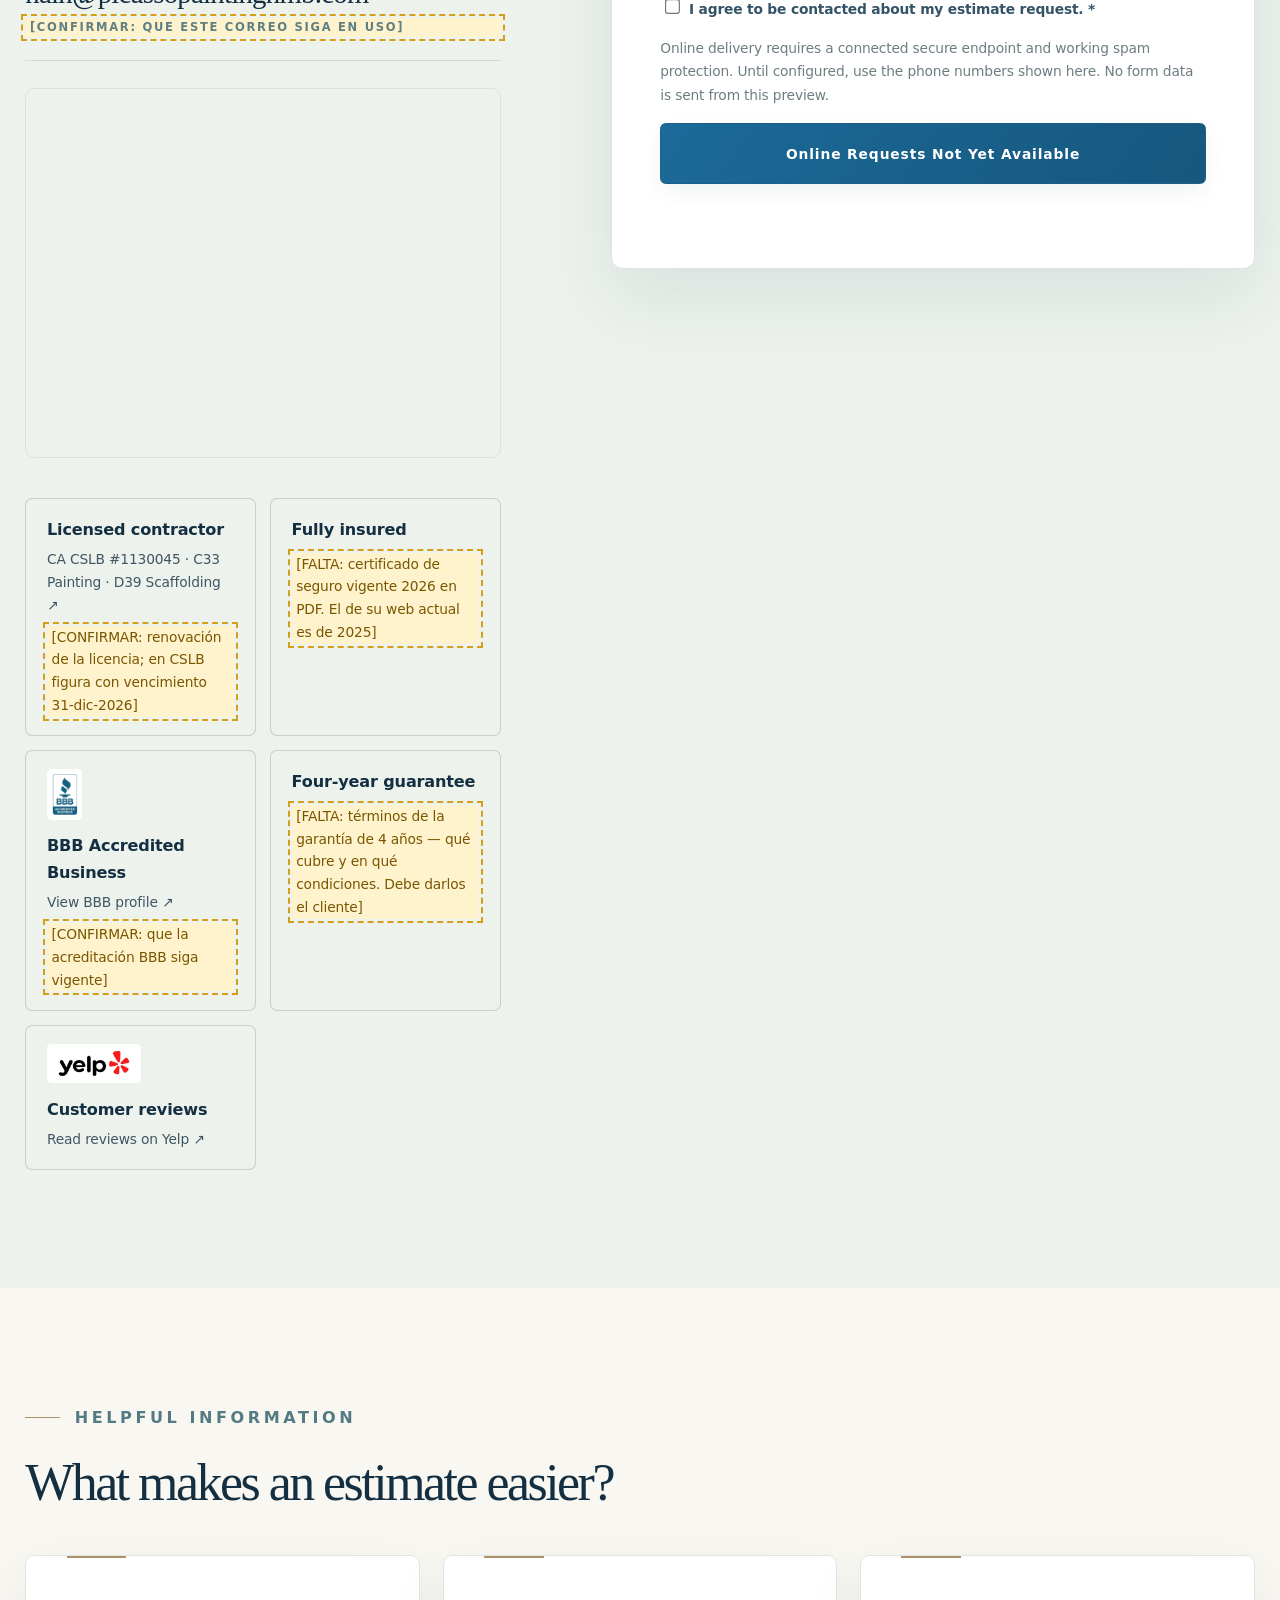
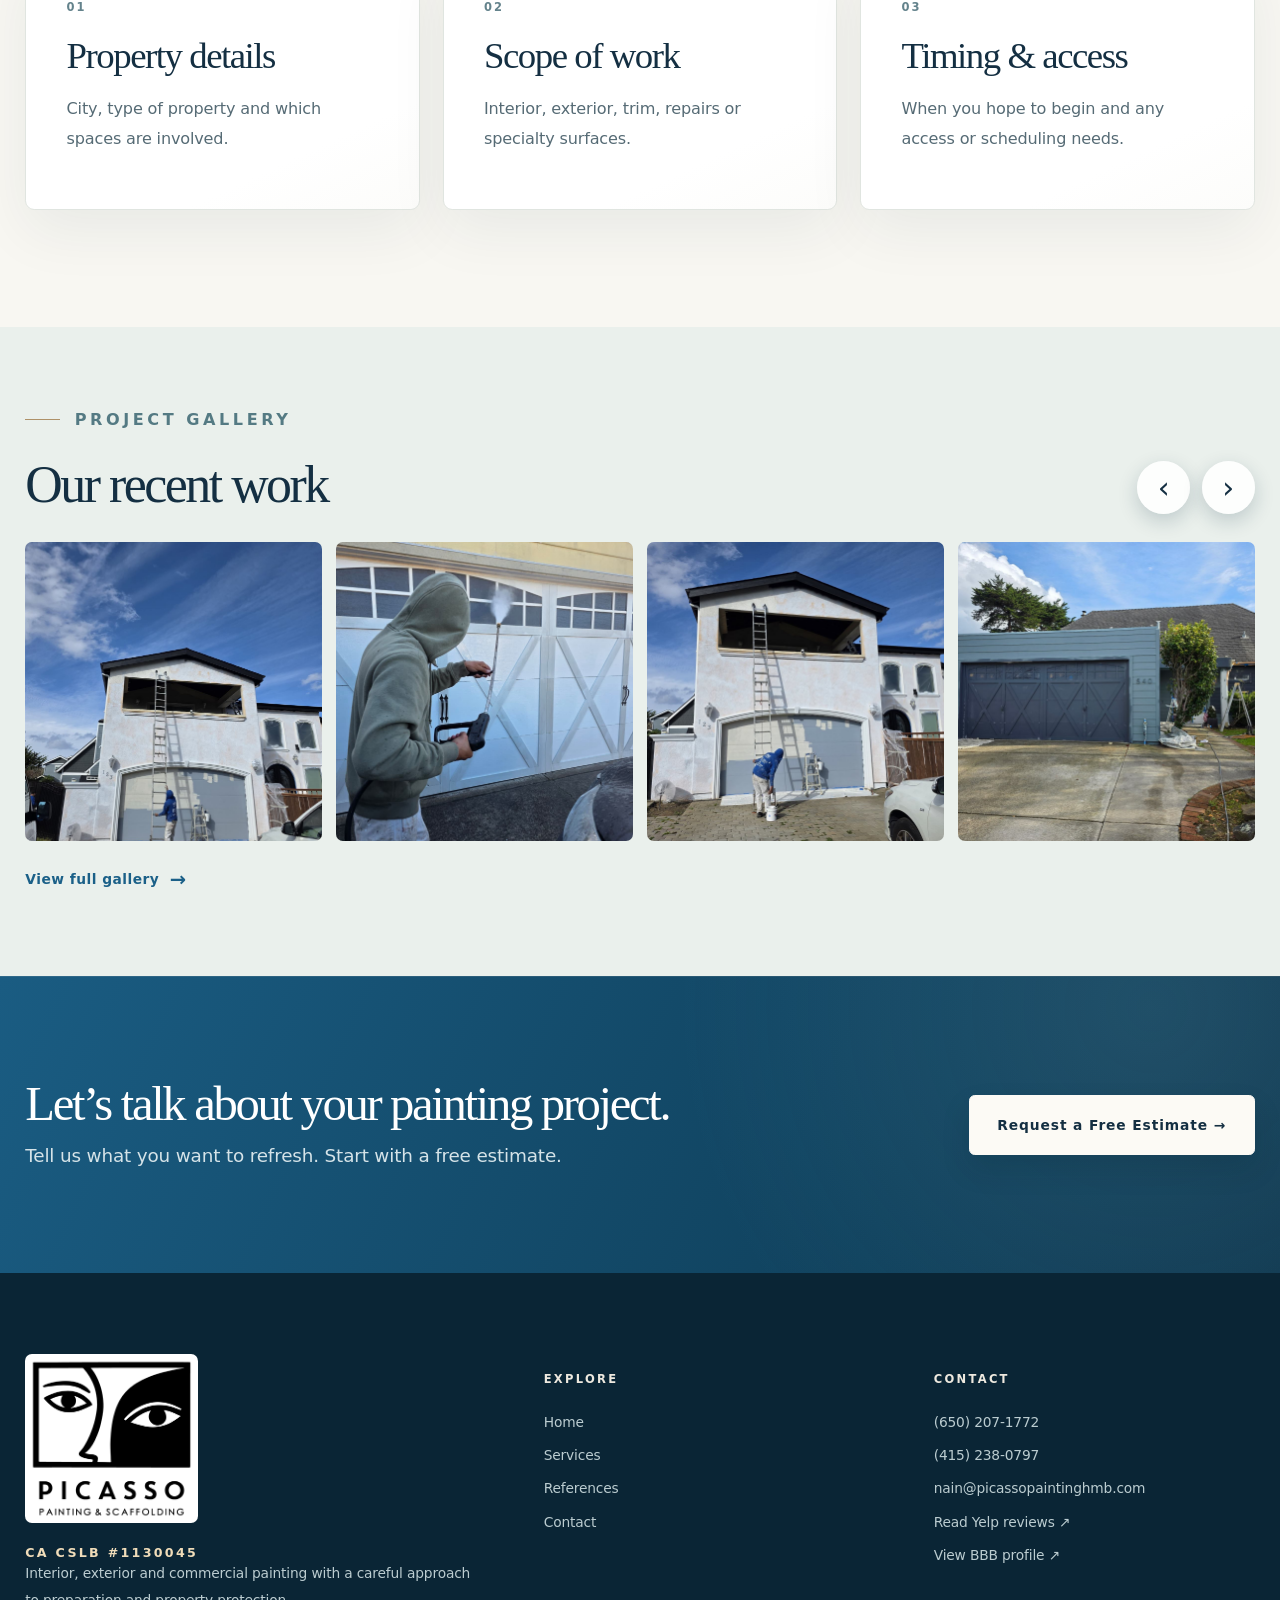
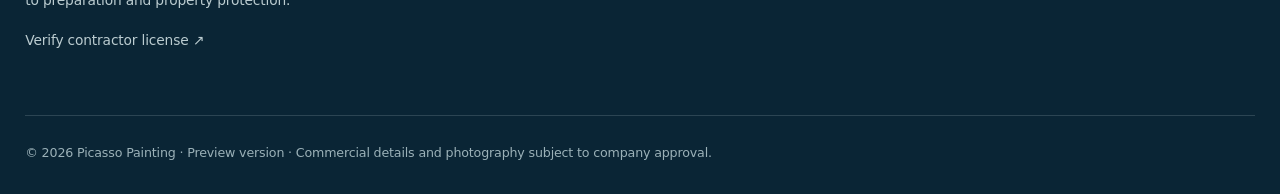
==== commit d0255cd4: "Licencia CSLB: clasificaciones C33 y D39 Scaffolding con certificado en PDF Co-Authored-By: Claude O" ====
--- a/contacto.html
+++ b/contacto.html
@@ -479,7 +479,7 @@
   font-weight:800;
 }
 
-</style><link rel="stylesheet" href="ajustes.css"></head><body data-page="contacto"><div class="review-flag"><div class="wrap">VERSION 3 · Design review only · Not yet approved for publication</div></div><div class="topline"><div class="wrap"><span><a class="area" href="https://www.google.com/maps/place/San+Francisco+Bay+Area,+CA" target="_blank" rel="noopener noreferrer"><svg viewBox="0 0 24 24" fill="currentColor" aria-hidden="true"><path d="M12 2a7 7 0 0 0-7 7c0 5.2 7 13 7 13s7-7.8 7-13a7 7 0 0 0-7-7zm0 9.5A2.5 2.5 0 1 1 12 6.5a2.5 2.5 0 0 1 0 5z"/></svg>Painting &amp; scaffolding · San Francisco Bay Area</a></span><span><a class="call" href="tel:+16502071772"><svg viewBox="0 0 24 24" fill="currentColor" aria-hidden="true"><path d="M6.6 10.8a15.1 15.1 0 0 0 6.6 6.6l2.2-2.2a1 1 0 0 1 1-.25c1.1.37 2.3.57 3.6.57a1 1 0 0 1 1 1V20a1 1 0 0 1-1 1A17 17 0 0 1 3 4a1 1 0 0 1 1-1h3.5a1 1 0 0 1 1 1c0 1.25.2 2.45.57 3.57a1 1 0 0 1-.25 1z"/></svg>(650) 207-1772</a><a class="call" href="tel:+14152380797"><svg viewBox="0 0 24 24" fill="currentColor" aria-hidden="true"><path d="M6.6 10.8a15.1 15.1 0 0 0 6.6 6.6l2.2-2.2a1 1 0 0 1 1-.25c1.1.37 2.3.57 3.6.57a1 1 0 0 1 1 1V20a1 1 0 0 1-1 1A17 17 0 0 1 3 4a1 1 0 0 1 1-1h3.5a1 1 0 0 1 1 1c0 1.25.2 2.45.57 3.57a1 1 0 0 1-.25 1z"/></svg>(415) 238-0797</a></span></div></div><header class="head"><div class="wrap header"><a class="brand" href="index.html" aria-label="Picasso Painting Home"><img class="logo" src="img/logo-horizontal.png" alt="Picasso Painting &amp; Scaffolding" width="760" height="160"></a><button class="menu" type="button" aria-label="Toggle navigation" aria-expanded="false" aria-controls="main-nav">☰</button><nav class="nav" id="main-nav" aria-label="Main navigation"><a href="index.html">Home</a><div class="nav-drop"><a href="servicios.html">Services</a><div class="nav-sub"><a href="servicios.html#painting">Painting</a><a href="servicios.html#scaffolding">Scaffolding</a></div></div><a href="referencias.html">References</a><a href="galeria.html">Gallery</a><a href="contacto.html" aria-current="page">Contact</a><a class="btn primary" href="contacto.html#estimate">Free Estimate</a></nav></div></header><main id="main"><section class="wrap page-hero"><div class="eyebrow">Contact &amp; estimates</div><h1>Tell us what you want to paint.</h1><p class="lead">One room, a full exterior or a commercial space: start with a conversation about the work, the property and your location.</p></section><section class="section alt"><div class="wrap contact-grid"><div><div class="eyebrow">Let’s talk</div><h2>Start with a free estimate.</h2><p>Call the Picasso Painting numbers listed on the current website. Share where the project is, what needs painting and when you hope to begin.</p><div class="contact-phones"><div><span>San Mateo contact</span><a href="tel:+16502071772">(650) 207-1772</a></div><div><span>San Francisco contact</span><a href="tel:+14152380797">(415) 238-0797</a></div><div><span>Service area</span><strong>San Francisco Bay Area</strong></div></div><div class="contact-phones"><div><span>Owner</span><strong>Nain Carvallo</strong></div><div><span>Email</span><a href="mailto:nain@picassopaintinghmb.com">nain@picassopaintinghmb.com</a><span class="falta">[CONFIRMAR: que este correo siga en uso]</span></div></div><div class="map" id="service-area"><iframe src="https://www.google.com/maps/embed?origin=mfe&amp;pb=!1m3!2m1!1sSan+Francisco+Bay+Area,+CA!6i8" title="Service area map: San Francisco Bay Area" loading="lazy" referrerpolicy="no-referrer-when-downgrade"></iframe></div><div class="trust"><a href="https://www.cslb.ca.gov/OnlineServices/CheckLicenseII/LicenseDetail.aspx?LicNum=1130045" target="_blank" rel="noopener noreferrer"><b>Licensed contractor</b><span>CA CSLB #1130045 ↗</span><span class="falta">[CONFIRMAR: renovación de la licencia; en CSLB figura con vencimiento 31-dic-2026]</span></a><div><b>Fully insured</b><span class="falta">[FALTA: certificado de seguro vigente 2026 en PDF. El de su web actual es de 2025]</span></div><a href="https://www.bbb.org/us/ca/moss-beach/profile/painting-contractors/picasso-painting-1116-972477" target="_blank" rel="noopener noreferrer"><img class="trust-logo" src="img/marcas/bbb.jpg" alt="" width="240" height="378"><b>BBB Accredited Business</b><span>View BBB profile ↗</span><span class="falta">[CONFIRMAR: que la acreditación BBB siga vigente]</span></a><div><b>Four-year guarantee</b><span class="falta">[FALTA: términos de la garantía de 4 años — qué cubre y en qué condiciones. Debe darlos el cliente]</span></div><a href="https://www.yelp.com/biz/picasso-painting-el-granada" target="_blank" rel="noopener noreferrer"><img class="trust-logo trust-logo-wide" src="img/marcas/yelp.jpg" alt="" width="480" height="190"><b>Customer reviews</b><span>Read reviews on Yelp ↗</span></a></div></div><div class="form-box" id="estimate"><div class="eyebrow">Estimate request</div><h2>Tell us about your project.</h2><p>Complete the details below. The form is prepared for a secure submission service, but online delivery is not yet connected.</p><form id="estimate-form"><div class="fields"><div class="field"><label for="name">Your name *</label><input id="name" name="name" autocomplete="name" required minlength="2" maxlength="100"></div><div class="field"><label for="phone">Phone number *</label><input id="phone" name="phone" type="tel" autocomplete="tel" required pattern="[0-9+(). -]{7,25}" title="Enter a valid telephone number"></div><div class="field"><label for="email">Email address</label><input id="email" name="email" type="email" autocomplete="email"></div><div class="field"><label for="location">City or ZIP *</label><input id="location" name="location" required autocomplete="address-level2" maxlength="90"></div><div class="field full"><label for="service">Project type *</label><select id="service" name="service" required><option value="">Choose a service</option><option>Interior Painting</option><option>Exterior Painting</option><option>Commercial Painting</option><option>Specialty Services</option><option>Scaffolding</option><option>Not sure yet</option></select></div><div class="field full"><label for="message">Tell us about your project</label><textarea id="message" name="message" rows="4" maxlength="2500" placeholder="What spaces or surfaces need painting?"></textarea></div><div class="field bot-field" aria-hidden="true"><label for="company_site">Leave this empty</label><input id="company_site" name="company_site" tabindex="-1" autocomplete="off"></div><div class="field full"><label><input type="checkbox" name="consent" value="yes" required style="width:auto;min-height:auto;margin-right:8px">I agree to be contacted about my estimate request. *</label></div></div><p class="form-note">Online delivery requires a connected secure endpoint and working spam protection. Until configured, use the phone numbers shown here. No form data is sent from this preview.</p><button class="btn primary" type="submit" style="width:100%">Send Estimate Request</button><p id="form-status" class="form-status" role="status" aria-live="polite"></p></form></div></div></section><section class="section"><div class="wrap"><div class="eyebrow">Helpful information</div><h2>What makes an estimate easier?</h2><div class="cards"><article class="card"><small>01</small><h3>Property details</h3><p>City, type of property and which spaces are involved.</p></article><article class="card"><small>02</small><h3>Scope of work</h3><p>Interior, exterior, trim, repairs or specialty surfaces.</p></article><article class="card"><small>03</small><h3>Timing &amp; access</h3><p>When you hope to begin and any access or scheduling needs.</p></article></div></div></section></main><section class="gal-banner" data-gal-banner aria-label="Project gallery"></section><section class="cta"><div class="wrap cta-inner"><div><h2>Let’s talk about your painting project.</h2><p>Tell us what you want to refresh. Start with a free estimate.</p></div><a class="btn white" href="contacto.html#estimate">Request a Free Estimate →</a></div></section><footer class="footer"><div class="wrap"><div class="footer-grid"><div><img class="footer-logo" src="img/logo-pie.png" alt="Picasso Painting &amp; Scaffolding" width="360" height="353" loading="lazy"><div class="brand-text"><small>CA CSLB #1130045</small></div><p>Interior, exterior and commercial painting with a careful approach to preparation and property protection.</p><a href="https://www.cslb.ca.gov/OnlineServices/CheckLicenseII/LicenseDetail.aspx?LicNum=1130045" target="_blank" rel="noopener noreferrer">Verify contractor license ↗</a></div><div><h4>Explore</h4><a href="index.html">Home</a><a href="servicios.html">Services</a><a href="referencias.html">References</a><a href="contacto.html">Contact</a></div><div><h4>Contact</h4><a href="tel:+16502071772">(650) 207-1772</a><a href="tel:+14152380797">(415) 238-0797</a><a href="mailto:nain@picassopaintinghmb.com">nain@picassopaintinghmb.com</a><a href="https://www.yelp.com/biz/picasso-painting-el-granada" target="_blank" rel="noopener noreferrer">Read Yelp reviews ↗</a><a href="https://www.bbb.org/us/ca/moss-beach/profile/painting-contractors/picasso-painting-1116-972477" target="_blank" rel="noopener noreferrer">View BBB profile ↗</a></div></div><div class="footer-bottom">© 2026 Picasso Painting · Preview version · Commercial details and photography subject to company approval.</div></div></footer><div class="mobile-cta"><a class="btn outline" href="tel:+16502071772">Call Now</a><a class="btn primary" href="contacto.html#estimate">Free Estimate</a></div><script>
+</style><link rel="stylesheet" href="ajustes.css"></head><body data-page="contacto"><div class="review-flag"><div class="wrap">VERSION 3 · Design review only · Not yet approved for publication</div></div><div class="topline"><div class="wrap"><span><a class="area" href="https://www.google.com/maps/place/San+Francisco+Bay+Area,+CA" target="_blank" rel="noopener noreferrer"><svg viewBox="0 0 24 24" fill="currentColor" aria-hidden="true"><path d="M12 2a7 7 0 0 0-7 7c0 5.2 7 13 7 13s7-7.8 7-13a7 7 0 0 0-7-7zm0 9.5A2.5 2.5 0 1 1 12 6.5a2.5 2.5 0 0 1 0 5z"/></svg>Painting &amp; scaffolding · San Francisco Bay Area</a></span><span><a class="call" href="tel:+16502071772"><svg viewBox="0 0 24 24" fill="currentColor" aria-hidden="true"><path d="M6.6 10.8a15.1 15.1 0 0 0 6.6 6.6l2.2-2.2a1 1 0 0 1 1-.25c1.1.37 2.3.57 3.6.57a1 1 0 0 1 1 1V20a1 1 0 0 1-1 1A17 17 0 0 1 3 4a1 1 0 0 1 1-1h3.5a1 1 0 0 1 1 1c0 1.25.2 2.45.57 3.57a1 1 0 0 1-.25 1z"/></svg>(650) 207-1772</a><a class="call" href="tel:+14152380797"><svg viewBox="0 0 24 24" fill="currentColor" aria-hidden="true"><path d="M6.6 10.8a15.1 15.1 0 0 0 6.6 6.6l2.2-2.2a1 1 0 0 1 1-.25c1.1.37 2.3.57 3.6.57a1 1 0 0 1 1 1V20a1 1 0 0 1-1 1A17 17 0 0 1 3 4a1 1 0 0 1 1-1h3.5a1 1 0 0 1 1 1c0 1.25.2 2.45.57 3.57a1 1 0 0 1-.25 1z"/></svg>(415) 238-0797</a></span></div></div><header class="head"><div class="wrap header"><a class="brand" href="index.html" aria-label="Picasso Painting Home"><img class="logo" src="img/logo-horizontal.png" alt="Picasso Painting &amp; Scaffolding" width="760" height="160"></a><button class="menu" type="button" aria-label="Toggle navigation" aria-expanded="false" aria-controls="main-nav">☰</button><nav class="nav" id="main-nav" aria-label="Main navigation"><a href="index.html">Home</a><div class="nav-drop"><a href="servicios.html">Services</a><div class="nav-sub"><a href="servicios.html#painting">Painting</a><a href="servicios.html#scaffolding">Scaffolding</a></div></div><a href="referencias.html">References</a><a href="galeria.html">Gallery</a><a href="contacto.html" aria-current="page">Contact</a><a class="btn primary" href="contacto.html#estimate">Free Estimate</a></nav></div></header><main id="main"><section class="wrap page-hero"><div class="eyebrow">Contact &amp; estimates</div><h1>Tell us what you want to paint.</h1><p class="lead">One room, a full exterior or a commercial space: start with a conversation about the work, the property and your location.</p></section><section class="section alt"><div class="wrap contact-grid"><div><div class="eyebrow">Let’s talk</div><h2>Start with a free estimate.</h2><p>Call the Picasso Painting numbers listed on the current website. Share where the project is, what needs painting and when you hope to begin.</p><div class="contact-phones"><div><span>San Mateo contact</span><a href="tel:+16502071772">(650) 207-1772</a></div><div><span>San Francisco contact</span><a href="tel:+14152380797">(415) 238-0797</a></div><div><span>Service area</span><strong>San Francisco Bay Area</strong></div></div><div class="contact-phones"><div><span>Owner</span><strong>Nain Carvallo</strong></div><div><span>Email</span><a href="mailto:nain@picassopaintinghmb.com">nain@picassopaintinghmb.com</a><span class="falta">[CONFIRMAR: que este correo siga en uso]</span></div></div><div class="map" id="service-area"><iframe src="https://www.google.com/maps/embed?origin=mfe&amp;pb=!1m3!2m1!1sSan+Francisco+Bay+Area,+CA!6i8" title="Service area map: San Francisco Bay Area" loading="lazy" referrerpolicy="no-referrer-when-downgrade"></iframe></div><div class="trust"><a href="https://www.cslb.ca.gov/OnlineServices/CheckLicenseII/LicenseDetail.aspx?LicNum=1130045" target="_blank" rel="noopener noreferrer"><b>Licensed contractor</b><span>CA CSLB #1130045 · C33 Painting · D39 Scaffolding ↗</span><span class="falta">[CONFIRMAR: renovación de la licencia; en CSLB figura con vencimiento 31-dic-2026]</span></a><div><b>Fully insured</b><span class="falta">[FALTA: certificado de seguro vigente 2026 en PDF. El de su web actual es de 2025]</span></div><a href="https://www.bbb.org/us/ca/moss-beach/profile/painting-contractors/picasso-painting-1116-972477" target="_blank" rel="noopener noreferrer"><img class="trust-logo" src="img/marcas/bbb.jpg" alt="" width="240" height="378"><b>BBB Accredited Business</b><span>View BBB profile ↗</span><span class="falta">[CONFIRMAR: que la acreditación BBB siga vigente]</span></a><div><b>Four-year guarantee</b><span class="falta">[FALTA: términos de la garantía de 4 años — qué cubre y en qué condiciones. Debe darlos el cliente]</span></div><a href="https://www.yelp.com/biz/picasso-painting-el-granada" target="_blank" rel="noopener noreferrer"><img class="trust-logo trust-logo-wide" src="img/marcas/yelp.jpg" alt="" width="480" height="190"><b>Customer reviews</b><span>Read reviews on Yelp ↗</span></a></div></div><div class="form-box" id="estimate"><div class="eyebrow">Estimate request</div><h2>Tell us about your project.</h2><p>Complete the details below. The form is prepared for a secure submission service, but online delivery is not yet connected.</p><form id="estimate-form"><div class="fields"><div class="field"><label for="name">Your name *</label><input id="name" name="name" autocomplete="name" required minlength="2" maxlength="100"></div><div class="field"><label for="phone">Phone number *</label><input id="phone" name="phone" type="tel" autocomplete="tel" required pattern="[0-9+(). -]{7,25}" title="Enter a valid telephone number"></div><div class="field"><label for="email">Email address</label><input id="email" name="email" type="email" autocomplete="email"></div><div class="field"><label for="location">City or ZIP *</label><input id="location" name="location" required autocomplete="address-level2" maxlength="90"></div><div class="field full"><label for="service">Project type *</label><select id="service" name="service" required><option value="">Choose a service</option><option>Interior Painting</option><option>Exterior Painting</option><option>Commercial Painting</option><option>Specialty Services</option><option>Scaffolding</option><option>Not sure yet</option></select></div><div class="field full"><label for="message">Tell us about your project</label><textarea id="message" name="message" rows="4" maxlength="2500" placeholder="What spaces or surfaces need painting?"></textarea></div><div class="field bot-field" aria-hidden="true"><label for="company_site">Leave this empty</label><input id="company_site" name="company_site" tabindex="-1" autocomplete="off"></div><div class="field full"><label><input type="checkbox" name="consent" value="yes" required style="width:auto;min-height:auto;margin-right:8px">I agree to be contacted about my estimate request. *</label></div></div><p class="form-note">Online delivery requires a connected secure endpoint and working spam protection. Until configured, use the phone numbers shown here. No form data is sent from this preview.</p><button class="btn primary" type="submit" style="width:100%">Send Estimate Request</button><p id="form-status" class="form-status" role="status" aria-live="polite"></p></form></div></div></section><section class="section"><div class="wrap"><div class="eyebrow">Helpful information</div><h2>What makes an estimate easier?</h2><div class="cards"><article class="card"><small>01</small><h3>Property details</h3><p>City, type of property and which spaces are involved.</p></article><article class="card"><small>02</small><h3>Scope of work</h3><p>Interior, exterior, trim, repairs or specialty surfaces.</p></article><article class="card"><small>03</small><h3>Timing &amp; access</h3><p>When you hope to begin and any access or scheduling needs.</p></article></div></div></section></main><section class="gal-banner" data-gal-banner aria-label="Project gallery"></section><section class="cta"><div class="wrap cta-inner"><div><h2>Let’s talk about your painting project.</h2><p>Tell us what you want to refresh. Start with a free estimate.</p></div><a class="btn white" href="contacto.html#estimate">Request a Free Estimate →</a></div></section><footer class="footer"><div class="wrap"><div class="footer-grid"><div><img class="footer-logo" src="img/logo-pie.png" alt="Picasso Painting &amp; Scaffolding" width="360" height="353" loading="lazy"><div class="brand-text"><small>CA CSLB #1130045</small></div><p>Interior, exterior and commercial painting with a careful approach to preparation and property protection.</p><a href="https://www.cslb.ca.gov/OnlineServices/CheckLicenseII/LicenseDetail.aspx?LicNum=1130045" target="_blank" rel="noopener noreferrer">Verify contractor license ↗</a></div><div><h4>Explore</h4><a href="index.html">Home</a><a href="servicios.html">Services</a><a href="referencias.html">References</a><a href="contacto.html">Contact</a></div><div><h4>Contact</h4><a href="tel:+16502071772">(650) 207-1772</a><a href="tel:+14152380797">(415) 238-0797</a><a href="mailto:nain@picassopaintinghmb.com">nain@picassopaintinghmb.com</a><a href="https://www.yelp.com/biz/picasso-painting-el-granada" target="_blank" rel="noopener noreferrer">Read Yelp reviews ↗</a><a href="https://www.bbb.org/us/ca/moss-beach/profile/painting-contractors/picasso-painting-1116-972477" target="_blank" rel="noopener noreferrer">View BBB profile ↗</a></div></div><div class="footer-bottom">© 2026 Picasso Painting · Preview version · Commercial details and photography subject to company approval.</div></div></footer><div class="mobile-cta"><a class="btn outline" href="tel:+16502071772">Call Now</a><a class="btn primary" href="contacto.html#estimate">Free Estimate</a></div><script>
 (function(){
 const toggle=document.querySelector('.menu'),nav=document.querySelector('.nav');
 if(toggle&&nav){toggle.addEventListener('click',()=>{const on=nav.classList.toggle('open');toggle.setAttribute('aria-expanded',String(on));});document.addEventListener('keydown',e=>{if(e.key==='Escape'){nav.classList.remove('open');toggle.setAttribute('aria-expanded','false');}});}
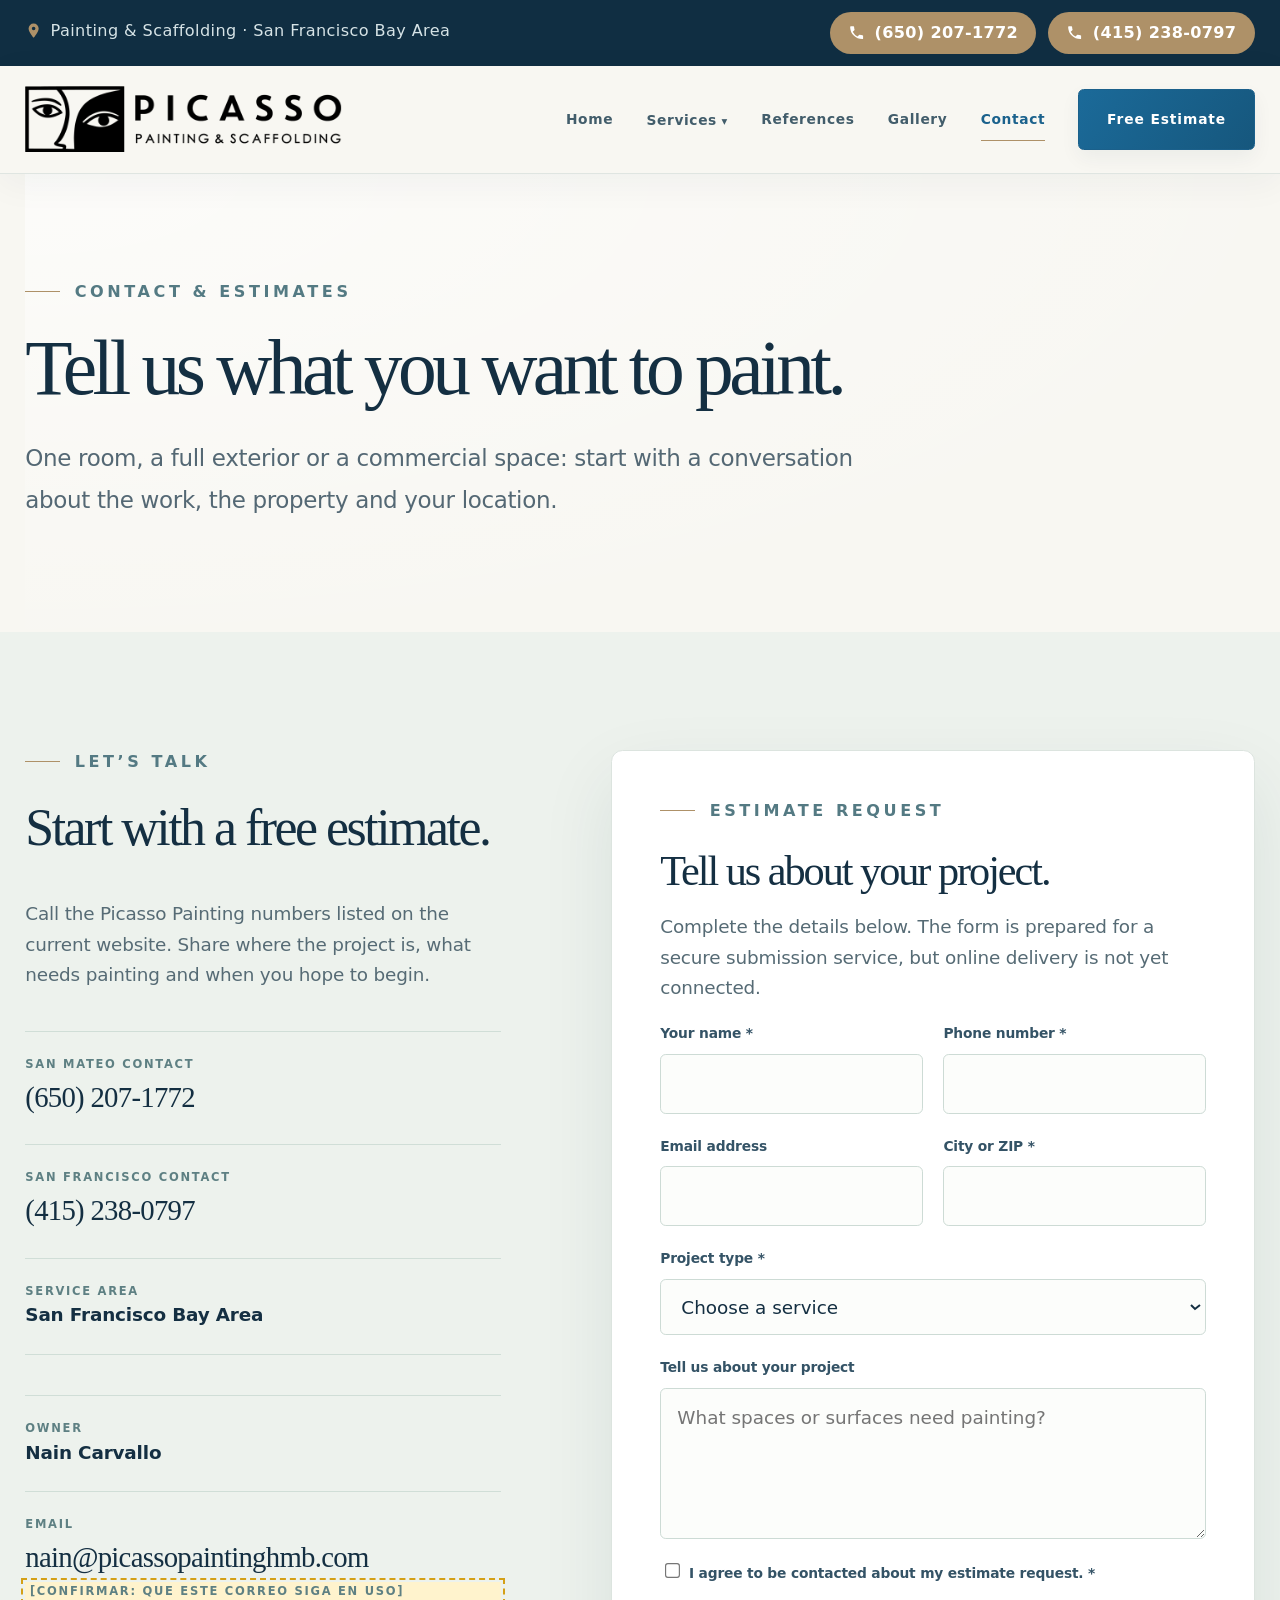
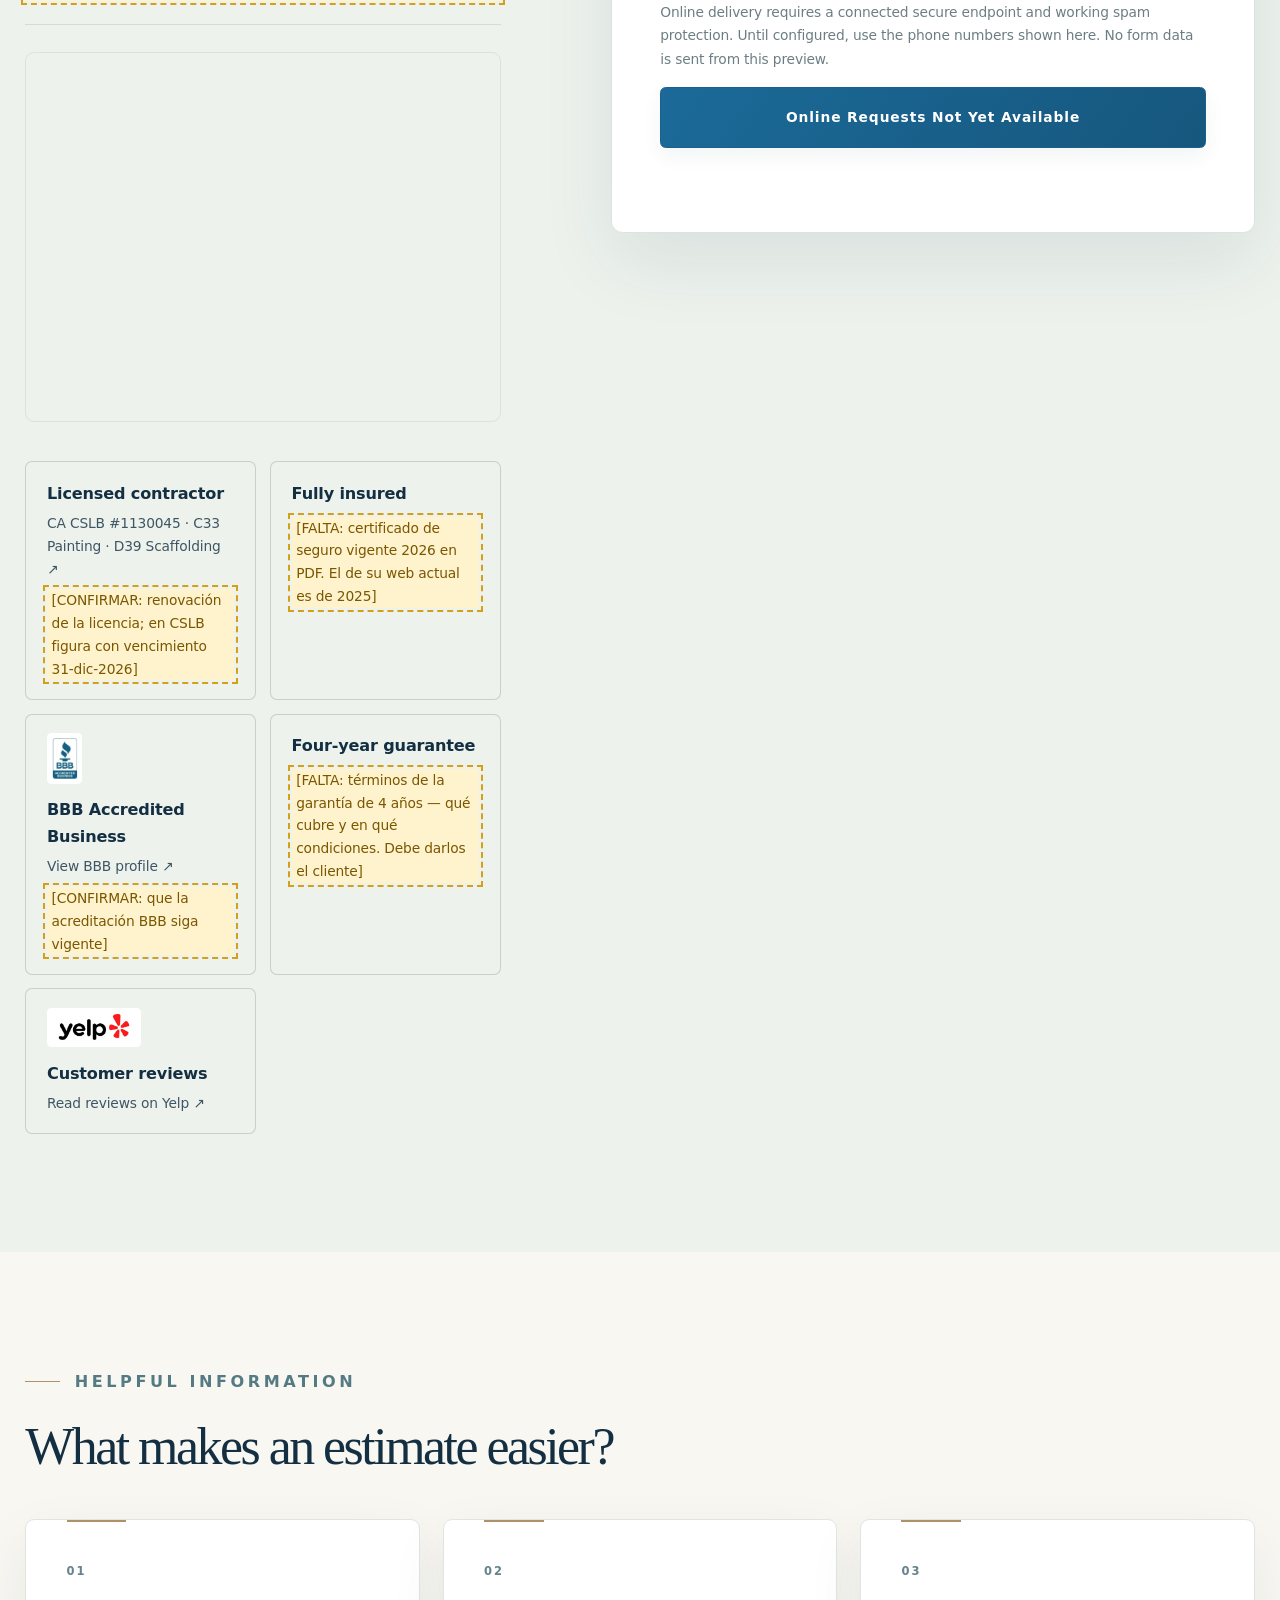
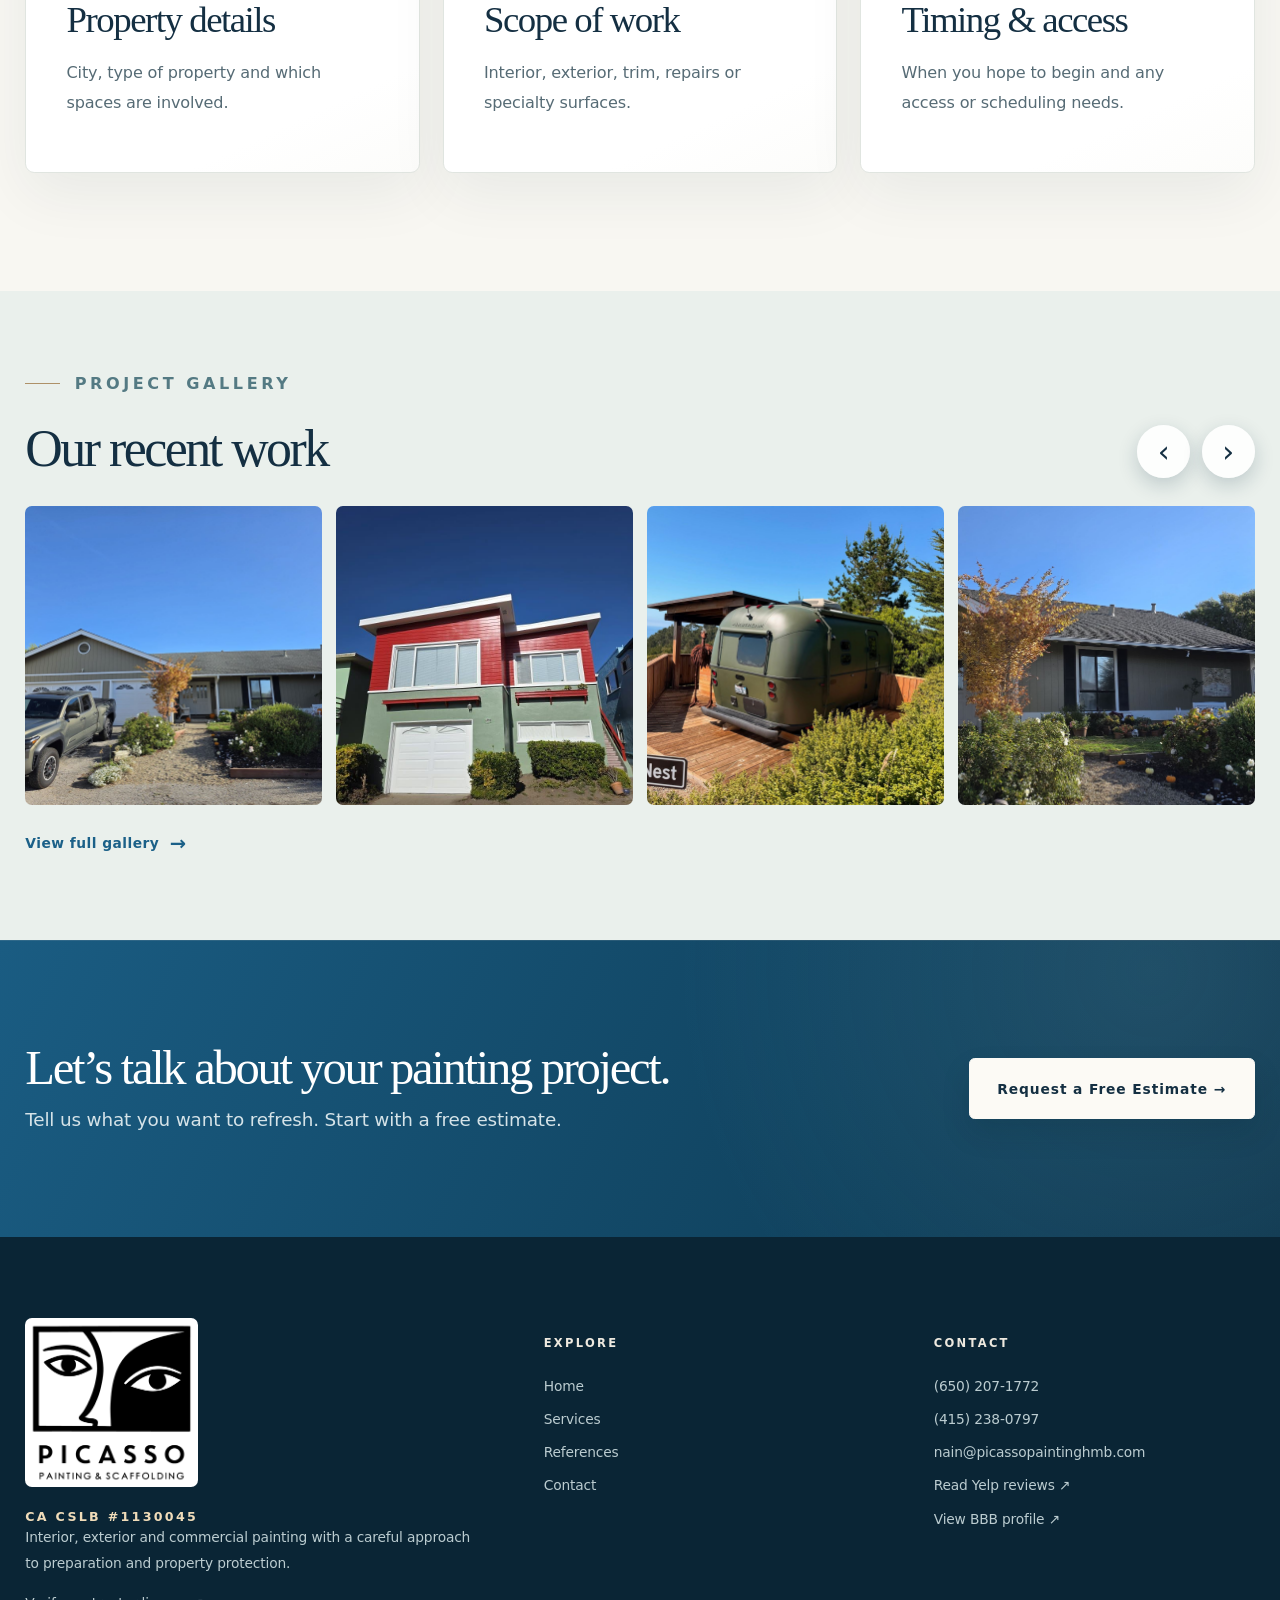
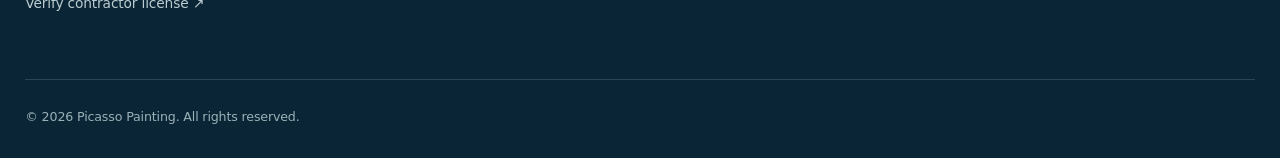
==== commit 38fa5cc1: "Solo fotos de trabajos terminados, sin aviso de versión, Scaffolding con mayúscula - Galería, carrus" ====
--- a/contacto.html
+++ b/contacto.html
@@ -479,7 +479,7 @@
   font-weight:800;
 }
 
-</style><link rel="stylesheet" href="ajustes.css"></head><body data-page="contacto"><div class="review-flag"><div class="wrap">VERSION 3 · Design review only · Not yet approved for publication</div></div><div class="topline"><div class="wrap"><span><a class="area" href="https://www.google.com/maps/place/San+Francisco+Bay+Area,+CA" target="_blank" rel="noopener noreferrer"><svg viewBox="0 0 24 24" fill="currentColor" aria-hidden="true"><path d="M12 2a7 7 0 0 0-7 7c0 5.2 7 13 7 13s7-7.8 7-13a7 7 0 0 0-7-7zm0 9.5A2.5 2.5 0 1 1 12 6.5a2.5 2.5 0 0 1 0 5z"/></svg>Painting &amp; scaffolding · San Francisco Bay Area</a></span><span><a class="call" href="tel:+16502071772"><svg viewBox="0 0 24 24" fill="currentColor" aria-hidden="true"><path d="M6.6 10.8a15.1 15.1 0 0 0 6.6 6.6l2.2-2.2a1 1 0 0 1 1-.25c1.1.37 2.3.57 3.6.57a1 1 0 0 1 1 1V20a1 1 0 0 1-1 1A17 17 0 0 1 3 4a1 1 0 0 1 1-1h3.5a1 1 0 0 1 1 1c0 1.25.2 2.45.57 3.57a1 1 0 0 1-.25 1z"/></svg>(650) 207-1772</a><a class="call" href="tel:+14152380797"><svg viewBox="0 0 24 24" fill="currentColor" aria-hidden="true"><path d="M6.6 10.8a15.1 15.1 0 0 0 6.6 6.6l2.2-2.2a1 1 0 0 1 1-.25c1.1.37 2.3.57 3.6.57a1 1 0 0 1 1 1V20a1 1 0 0 1-1 1A17 17 0 0 1 3 4a1 1 0 0 1 1-1h3.5a1 1 0 0 1 1 1c0 1.25.2 2.45.57 3.57a1 1 0 0 1-.25 1z"/></svg>(415) 238-0797</a></span></div></div><header class="head"><div class="wrap header"><a class="brand" href="index.html" aria-label="Picasso Painting Home"><img class="logo" src="img/logo-horizontal.png" alt="Picasso Painting &amp; Scaffolding" width="760" height="160"></a><button class="menu" type="button" aria-label="Toggle navigation" aria-expanded="false" aria-controls="main-nav">☰</button><nav class="nav" id="main-nav" aria-label="Main navigation"><a href="index.html">Home</a><div class="nav-drop"><a href="servicios.html">Services</a><div class="nav-sub"><a href="servicios.html#painting">Painting</a><a href="servicios.html#scaffolding">Scaffolding</a></div></div><a href="referencias.html">References</a><a href="galeria.html">Gallery</a><a href="contacto.html" aria-current="page">Contact</a><a class="btn primary" href="contacto.html#estimate">Free Estimate</a></nav></div></header><main id="main"><section class="wrap page-hero"><div class="eyebrow">Contact &amp; estimates</div><h1>Tell us what you want to paint.</h1><p class="lead">One room, a full exterior or a commercial space: start with a conversation about the work, the property and your location.</p></section><section class="section alt"><div class="wrap contact-grid"><div><div class="eyebrow">Let’s talk</div><h2>Start with a free estimate.</h2><p>Call the Picasso Painting numbers listed on the current website. Share where the project is, what needs painting and when you hope to begin.</p><div class="contact-phones"><div><span>San Mateo contact</span><a href="tel:+16502071772">(650) 207-1772</a></div><div><span>San Francisco contact</span><a href="tel:+14152380797">(415) 238-0797</a></div><div><span>Service area</span><strong>San Francisco Bay Area</strong></div></div><div class="contact-phones"><div><span>Owner</span><strong>Nain Carvallo</strong></div><div><span>Email</span><a href="mailto:nain@picassopaintinghmb.com">nain@picassopaintinghmb.com</a><span class="falta">[CONFIRMAR: que este correo siga en uso]</span></div></div><div class="map" id="service-area"><iframe src="https://www.google.com/maps/embed?origin=mfe&amp;pb=!1m3!2m1!1sSan+Francisco+Bay+Area,+CA!6i8" title="Service area map: San Francisco Bay Area" loading="lazy" referrerpolicy="no-referrer-when-downgrade"></iframe></div><div class="trust"><a href="https://www.cslb.ca.gov/OnlineServices/CheckLicenseII/LicenseDetail.aspx?LicNum=1130045" target="_blank" rel="noopener noreferrer"><b>Licensed contractor</b><span>CA CSLB #1130045 · C33 Painting · D39 Scaffolding ↗</span><span class="falta">[CONFIRMAR: renovación de la licencia; en CSLB figura con vencimiento 31-dic-2026]</span></a><div><b>Fully insured</b><span class="falta">[FALTA: certificado de seguro vigente 2026 en PDF. El de su web actual es de 2025]</span></div><a href="https://www.bbb.org/us/ca/moss-beach/profile/painting-contractors/picasso-painting-1116-972477" target="_blank" rel="noopener noreferrer"><img class="trust-logo" src="img/marcas/bbb.jpg" alt="" width="240" height="378"><b>BBB Accredited Business</b><span>View BBB profile ↗</span><span class="falta">[CONFIRMAR: que la acreditación BBB siga vigente]</span></a><div><b>Four-year guarantee</b><span class="falta">[FALTA: términos de la garantía de 4 años — qué cubre y en qué condiciones. Debe darlos el cliente]</span></div><a href="https://www.yelp.com/biz/picasso-painting-el-granada" target="_blank" rel="noopener noreferrer"><img class="trust-logo trust-logo-wide" src="img/marcas/yelp.jpg" alt="" width="480" height="190"><b>Customer reviews</b><span>Read reviews on Yelp ↗</span></a></div></div><div class="form-box" id="estimate"><div class="eyebrow">Estimate request</div><h2>Tell us about your project.</h2><p>Complete the details below. The form is prepared for a secure submission service, but online delivery is not yet connected.</p><form id="estimate-form"><div class="fields"><div class="field"><label for="name">Your name *</label><input id="name" name="name" autocomplete="name" required minlength="2" maxlength="100"></div><div class="field"><label for="phone">Phone number *</label><input id="phone" name="phone" type="tel" autocomplete="tel" required pattern="[0-9+(). -]{7,25}" title="Enter a valid telephone number"></div><div class="field"><label for="email">Email address</label><input id="email" name="email" type="email" autocomplete="email"></div><div class="field"><label for="location">City or ZIP *</label><input id="location" name="location" required autocomplete="address-level2" maxlength="90"></div><div class="field full"><label for="service">Project type *</label><select id="service" name="service" required><option value="">Choose a service</option><option>Interior Painting</option><option>Exterior Painting</option><option>Commercial Painting</option><option>Specialty Services</option><option>Scaffolding</option><option>Not sure yet</option></select></div><div class="field full"><label for="message">Tell us about your project</label><textarea id="message" name="message" rows="4" maxlength="2500" placeholder="What spaces or surfaces need painting?"></textarea></div><div class="field bot-field" aria-hidden="true"><label for="company_site">Leave this empty</label><input id="company_site" name="company_site" tabindex="-1" autocomplete="off"></div><div class="field full"><label><input type="checkbox" name="consent" value="yes" required style="width:auto;min-height:auto;margin-right:8px">I agree to be contacted about my estimate request. *</label></div></div><p class="form-note">Online delivery requires a connected secure endpoint and working spam protection. Until configured, use the phone numbers shown here. No form data is sent from this preview.</p><button class="btn primary" type="submit" style="width:100%">Send Estimate Request</button><p id="form-status" class="form-status" role="status" aria-live="polite"></p></form></div></div></section><section class="section"><div class="wrap"><div class="eyebrow">Helpful information</div><h2>What makes an estimate easier?</h2><div class="cards"><article class="card"><small>01</small><h3>Property details</h3><p>City, type of property and which spaces are involved.</p></article><article class="card"><small>02</small><h3>Scope of work</h3><p>Interior, exterior, trim, repairs or specialty surfaces.</p></article><article class="card"><small>03</small><h3>Timing &amp; access</h3><p>When you hope to begin and any access or scheduling needs.</p></article></div></div></section></main><section class="gal-banner" data-gal-banner aria-label="Project gallery"></section><section class="cta"><div class="wrap cta-inner"><div><h2>Let’s talk about your painting project.</h2><p>Tell us what you want to refresh. Start with a free estimate.</p></div><a class="btn white" href="contacto.html#estimate">Request a Free Estimate →</a></div></section><footer class="footer"><div class="wrap"><div class="footer-grid"><div><img class="footer-logo" src="img/logo-pie.png" alt="Picasso Painting &amp; Scaffolding" width="360" height="353" loading="lazy"><div class="brand-text"><small>CA CSLB #1130045</small></div><p>Interior, exterior and commercial painting with a careful approach to preparation and property protection.</p><a href="https://www.cslb.ca.gov/OnlineServices/CheckLicenseII/LicenseDetail.aspx?LicNum=1130045" target="_blank" rel="noopener noreferrer">Verify contractor license ↗</a></div><div><h4>Explore</h4><a href="index.html">Home</a><a href="servicios.html">Services</a><a href="referencias.html">References</a><a href="contacto.html">Contact</a></div><div><h4>Contact</h4><a href="tel:+16502071772">(650) 207-1772</a><a href="tel:+14152380797">(415) 238-0797</a><a href="mailto:nain@picassopaintinghmb.com">nain@picassopaintinghmb.com</a><a href="https://www.yelp.com/biz/picasso-painting-el-granada" target="_blank" rel="noopener noreferrer">Read Yelp reviews ↗</a><a href="https://www.bbb.org/us/ca/moss-beach/profile/painting-contractors/picasso-painting-1116-972477" target="_blank" rel="noopener noreferrer">View BBB profile ↗</a></div></div><div class="footer-bottom">© 2026 Picasso Painting · Preview version · Commercial details and photography subject to company approval.</div></div></footer><div class="mobile-cta"><a class="btn outline" href="tel:+16502071772">Call Now</a><a class="btn primary" href="contacto.html#estimate">Free Estimate</a></div><script>
+</style><link rel="stylesheet" href="ajustes.css"></head><body data-page="contacto"><div class="topline"><div class="wrap"><span><a class="area" href="https://www.google.com/maps/place/San+Francisco+Bay+Area,+CA" target="_blank" rel="noopener noreferrer"><svg viewBox="0 0 24 24" fill="currentColor" aria-hidden="true"><path d="M12 2a7 7 0 0 0-7 7c0 5.2 7 13 7 13s7-7.8 7-13a7 7 0 0 0-7-7zm0 9.5A2.5 2.5 0 1 1 12 6.5a2.5 2.5 0 0 1 0 5z"/></svg>Painting &amp; Scaffolding · San Francisco Bay Area</a></span><span><a class="call" href="tel:+16502071772"><svg viewBox="0 0 24 24" fill="currentColor" aria-hidden="true"><path d="M6.6 10.8a15.1 15.1 0 0 0 6.6 6.6l2.2-2.2a1 1 0 0 1 1-.25c1.1.37 2.3.57 3.6.57a1 1 0 0 1 1 1V20a1 1 0 0 1-1 1A17 17 0 0 1 3 4a1 1 0 0 1 1-1h3.5a1 1 0 0 1 1 1c0 1.25.2 2.45.57 3.57a1 1 0 0 1-.25 1z"/></svg>(650) 207-1772</a><a class="call" href="tel:+14152380797"><svg viewBox="0 0 24 24" fill="currentColor" aria-hidden="true"><path d="M6.6 10.8a15.1 15.1 0 0 0 6.6 6.6l2.2-2.2a1 1 0 0 1 1-.25c1.1.37 2.3.57 3.6.57a1 1 0 0 1 1 1V20a1 1 0 0 1-1 1A17 17 0 0 1 3 4a1 1 0 0 1 1-1h3.5a1 1 0 0 1 1 1c0 1.25.2 2.45.57 3.57a1 1 0 0 1-.25 1z"/></svg>(415) 238-0797</a></span></div></div><header class="head"><div class="wrap header"><a class="brand" href="index.html" aria-label="Picasso Painting Home"><img class="logo" src="img/logo-horizontal.png" alt="Picasso Painting &amp; Scaffolding" width="760" height="160"></a><button class="menu" type="button" aria-label="Toggle navigation" aria-expanded="false" aria-controls="main-nav">☰</button><nav class="nav" id="main-nav" aria-label="Main navigation"><a href="index.html">Home</a><div class="nav-drop"><a href="servicios.html">Services</a><div class="nav-sub"><a href="servicios.html#painting">Painting</a><a href="servicios.html#scaffolding">Scaffolding</a></div></div><a href="referencias.html">References</a><a href="galeria.html">Gallery</a><a href="contacto.html" aria-current="page">Contact</a><a class="btn primary" href="contacto.html#estimate">Free Estimate</a></nav></div></header><main id="main"><section class="wrap page-hero"><div class="eyebrow">Contact &amp; estimates</div><h1>Tell us what you want to paint.</h1><p class="lead">One room, a full exterior or a commercial space: start with a conversation about the work, the property and your location.</p></section><section class="section alt"><div class="wrap contact-grid"><div><div class="eyebrow">Let’s talk</div><h2>Start with a free estimate.</h2><p>Call the Picasso Painting numbers listed on the current website. Share where the project is, what needs painting and when you hope to begin.</p><div class="contact-phones"><div><span>San Mateo contact</span><a href="tel:+16502071772">(650) 207-1772</a></div><div><span>San Francisco contact</span><a href="tel:+14152380797">(415) 238-0797</a></div><div><span>Service area</span><strong>San Francisco Bay Area</strong></div></div><div class="contact-phones"><div><span>Owner</span><strong>Nain Carvallo</strong></div><div><span>Email</span><a href="mailto:nain@picassopaintinghmb.com">nain@picassopaintinghmb.com</a><span class="falta">[CONFIRMAR: que este correo siga en uso]</span></div></div><div class="map" id="service-area"><iframe src="https://www.google.com/maps/embed?origin=mfe&amp;pb=!1m3!2m1!1sSan+Francisco+Bay+Area,+CA!6i8" title="Service area map: San Francisco Bay Area" loading="lazy" referrerpolicy="no-referrer-when-downgrade"></iframe></div><div class="trust"><a href="https://www.cslb.ca.gov/OnlineServices/CheckLicenseII/LicenseDetail.aspx?LicNum=1130045" target="_blank" rel="noopener noreferrer"><b>Licensed contractor</b><span>CA CSLB #1130045 · C33 Painting · D39 Scaffolding ↗</span><span class="falta">[CONFIRMAR: renovación de la licencia; en CSLB figura con vencimiento 31-dic-2026]</span></a><div><b>Fully insured</b><span class="falta">[FALTA: certificado de seguro vigente 2026 en PDF. El de su web actual es de 2025]</span></div><a href="https://www.bbb.org/us/ca/moss-beach/profile/painting-contractors/picasso-painting-1116-972477" target="_blank" rel="noopener noreferrer"><img class="trust-logo" src="img/marcas/bbb.jpg" alt="" width="240" height="378"><b>BBB Accredited Business</b><span>View BBB profile ↗</span><span class="falta">[CONFIRMAR: que la acreditación BBB siga vigente]</span></a><div><b>Four-year guarantee</b><span class="falta">[FALTA: términos de la garantía de 4 años — qué cubre y en qué condiciones. Debe darlos el cliente]</span></div><a href="https://www.yelp.com/biz/picasso-painting-el-granada" target="_blank" rel="noopener noreferrer"><img class="trust-logo trust-logo-wide" src="img/marcas/yelp.jpg" alt="" width="480" height="190"><b>Customer reviews</b><span>Read reviews on Yelp ↗</span></a></div></div><div class="form-box" id="estimate"><div class="eyebrow">Estimate request</div><h2>Tell us about your project.</h2><p>Complete the details below. The form is prepared for a secure submission service, but online delivery is not yet connected.</p><form id="estimate-form"><div class="fields"><div class="field"><label for="name">Your name *</label><input id="name" name="name" autocomplete="name" required minlength="2" maxlength="100"></div><div class="field"><label for="phone">Phone number *</label><input id="phone" name="phone" type="tel" autocomplete="tel" required pattern="[0-9+(). -]{7,25}" title="Enter a valid telephone number"></div><div class="field"><label for="email">Email address</label><input id="email" name="email" type="email" autocomplete="email"></div><div class="field"><label for="location">City or ZIP *</label><input id="location" name="location" required autocomplete="address-level2" maxlength="90"></div><div class="field full"><label for="service">Project type *</label><select id="service" name="service" required><option value="">Choose a service</option><option>Interior Painting</option><option>Exterior Painting</option><option>Commercial Painting</option><option>Specialty Services</option><option>Scaffolding</option><option>Not sure yet</option></select></div><div class="field full"><label for="message">Tell us about your project</label><textarea id="message" name="message" rows="4" maxlength="2500" placeholder="What spaces or surfaces need painting?"></textarea></div><div class="field bot-field" aria-hidden="true"><label for="company_site">Leave this empty</label><input id="company_site" name="company_site" tabindex="-1" autocomplete="off"></div><div class="field full"><label><input type="checkbox" name="consent" value="yes" required style="width:auto;min-height:auto;margin-right:8px">I agree to be contacted about my estimate request. *</label></div></div><p class="form-note">Online delivery requires a connected secure endpoint and working spam protection. Until configured, use the phone numbers shown here. No form data is sent from this preview.</p><button class="btn primary" type="submit" style="width:100%">Send Estimate Request</button><p id="form-status" class="form-status" role="status" aria-live="polite"></p></form></div></div></section><section class="section"><div class="wrap"><div class="eyebrow">Helpful information</div><h2>What makes an estimate easier?</h2><div class="cards"><article class="card"><small>01</small><h3>Property details</h3><p>City, type of property and which spaces are involved.</p></article><article class="card"><small>02</small><h3>Scope of work</h3><p>Interior, exterior, trim, repairs or specialty surfaces.</p></article><article class="card"><small>03</small><h3>Timing &amp; access</h3><p>When you hope to begin and any access or scheduling needs.</p></article></div></div></section></main><section class="gal-banner" data-gal-banner aria-label="Project gallery"></section><section class="cta"><div class="wrap cta-inner"><div><h2>Let’s talk about your painting project.</h2><p>Tell us what you want to refresh. Start with a free estimate.</p></div><a class="btn white" href="contacto.html#estimate">Request a Free Estimate →</a></div></section><footer class="footer"><div class="wrap"><div class="footer-grid"><div><img class="footer-logo" src="img/logo-pie.png" alt="Picasso Painting &amp; Scaffolding" width="360" height="353" loading="lazy"><div class="brand-text"><small>CA CSLB #1130045</small></div><p>Interior, exterior and commercial painting with a careful approach to preparation and property protection.</p><a href="https://www.cslb.ca.gov/OnlineServices/CheckLicenseII/LicenseDetail.aspx?LicNum=1130045" target="_blank" rel="noopener noreferrer">Verify contractor license ↗</a></div><div><h4>Explore</h4><a href="index.html">Home</a><a href="servicios.html">Services</a><a href="referencias.html">References</a><a href="contacto.html">Contact</a></div><div><h4>Contact</h4><a href="tel:+16502071772">(650) 207-1772</a><a href="tel:+14152380797">(415) 238-0797</a><a href="mailto:nain@picassopaintinghmb.com">nain@picassopaintinghmb.com</a><a href="https://www.yelp.com/biz/picasso-painting-el-granada" target="_blank" rel="noopener noreferrer">Read Yelp reviews ↗</a><a href="https://www.bbb.org/us/ca/moss-beach/profile/painting-contractors/picasso-painting-1116-972477" target="_blank" rel="noopener noreferrer">View BBB profile ↗</a></div></div><div class="footer-bottom">© 2026 Picasso Painting. All rights reserved.</div></div></footer><div class="mobile-cta"><a class="btn outline" href="tel:+16502071772">Call Now</a><a class="btn primary" href="contacto.html#estimate">Free Estimate</a></div><script>
 (function(){
 const toggle=document.querySelector('.menu'),nav=document.querySelector('.nav');
 if(toggle&&nav){toggle.addEventListener('click',()=>{const on=nav.classList.toggle('open');toggle.setAttribute('aria-expanded',String(on));});document.addEventListener('keydown',e=>{if(e.key==='Escape'){nav.classList.remove('open');toggle.setAttribute('aria-expanded','false');}});}
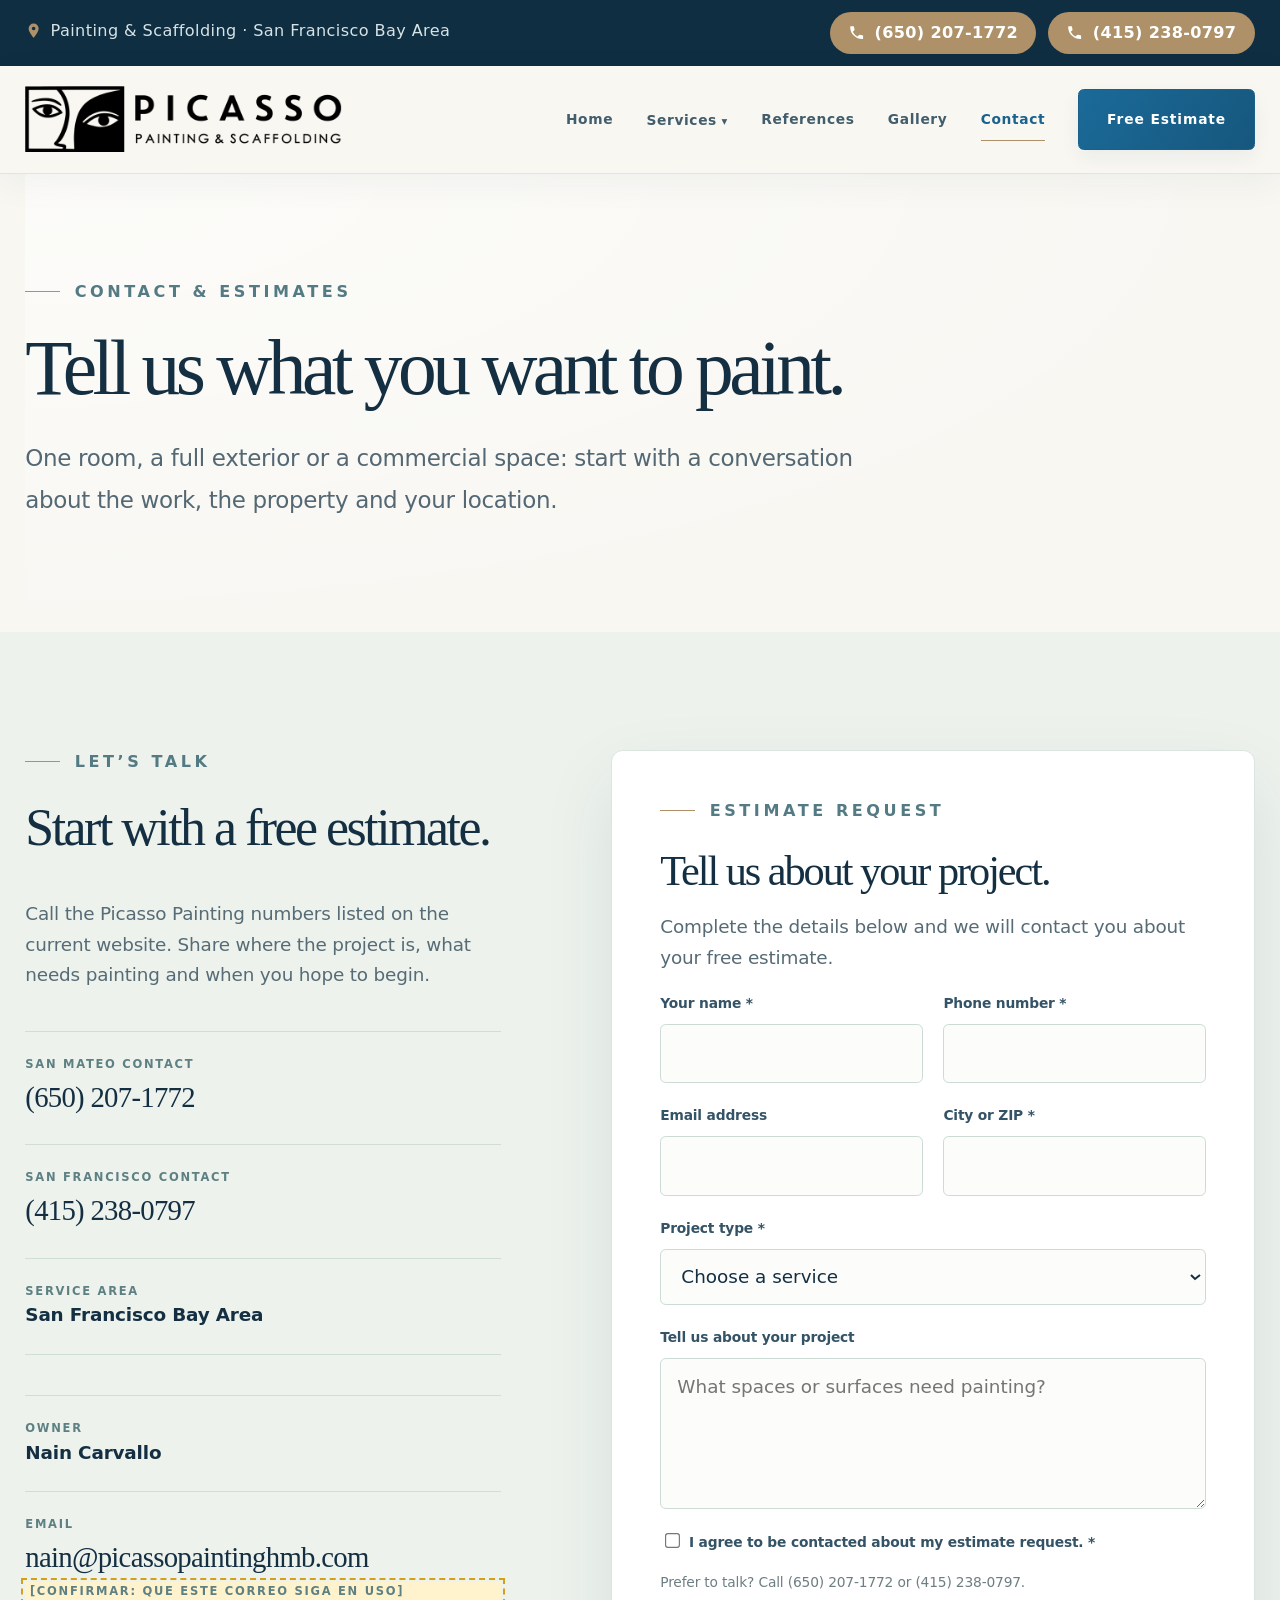
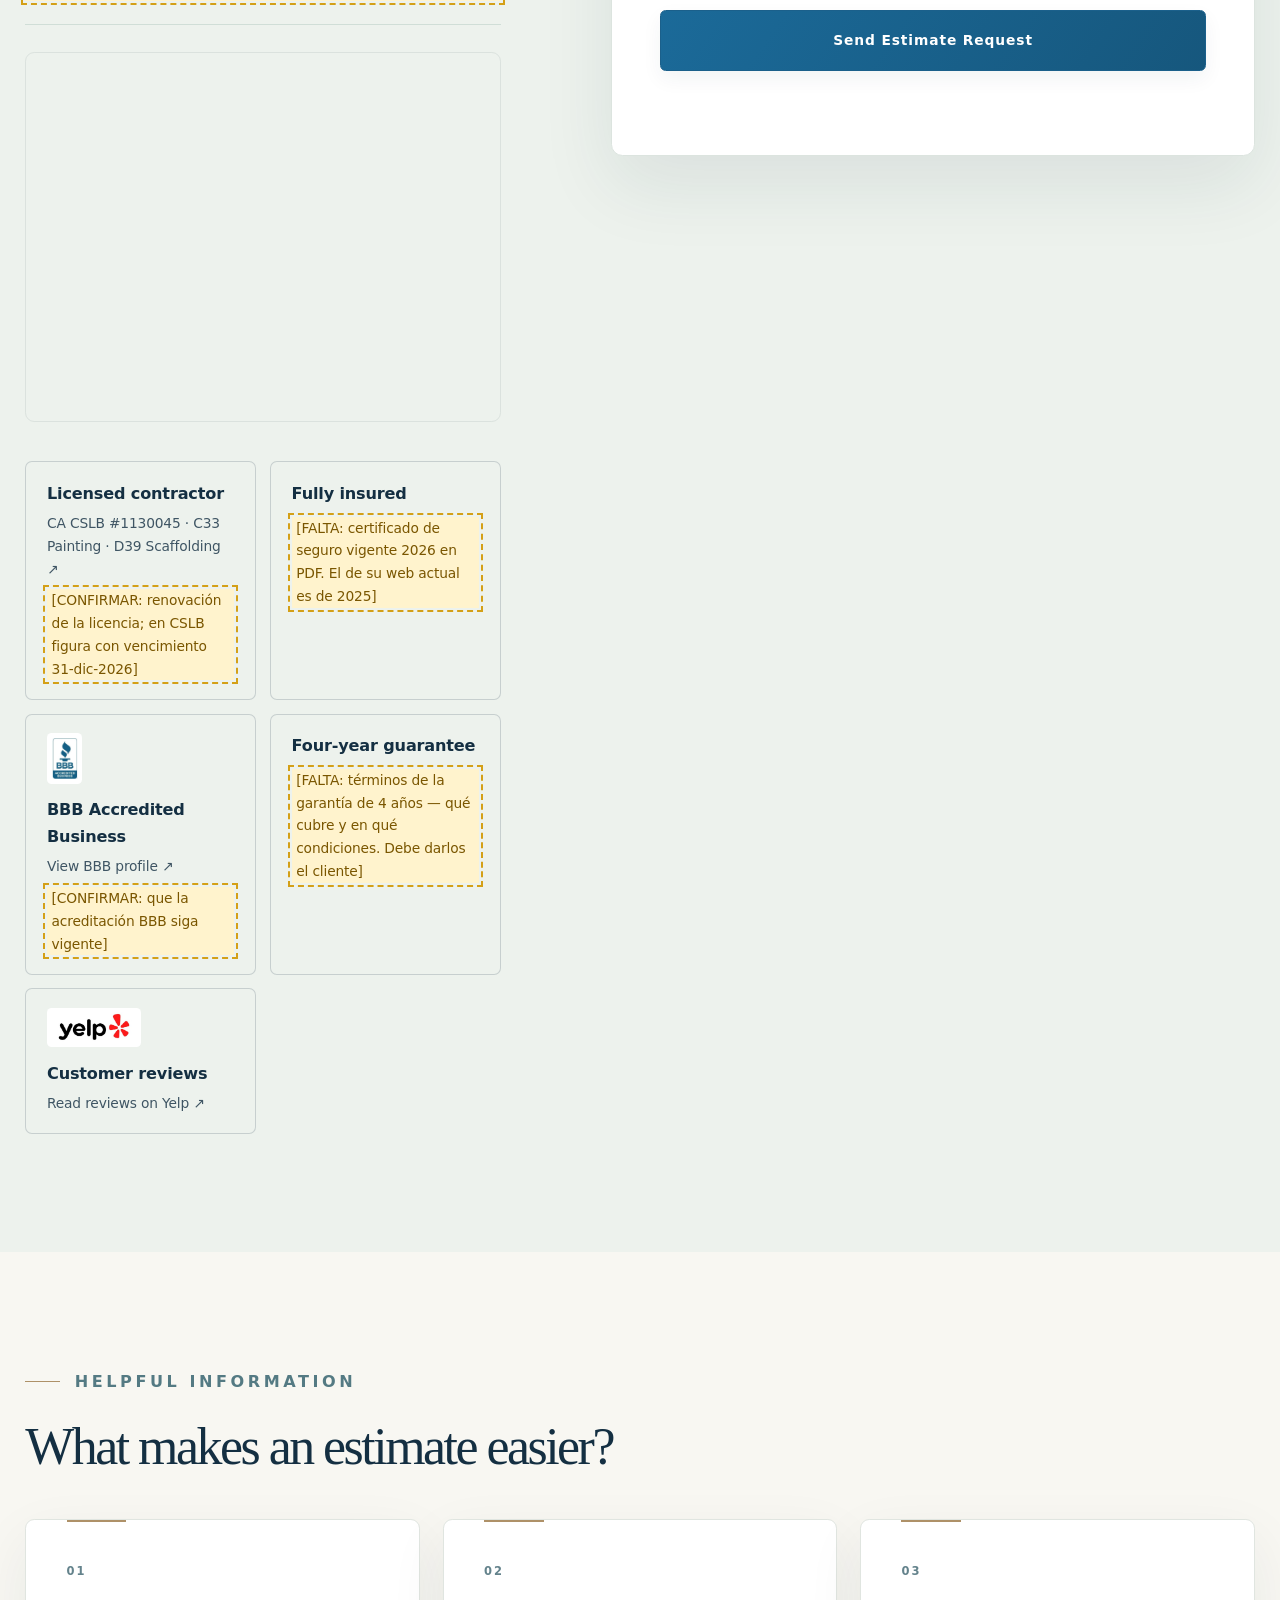
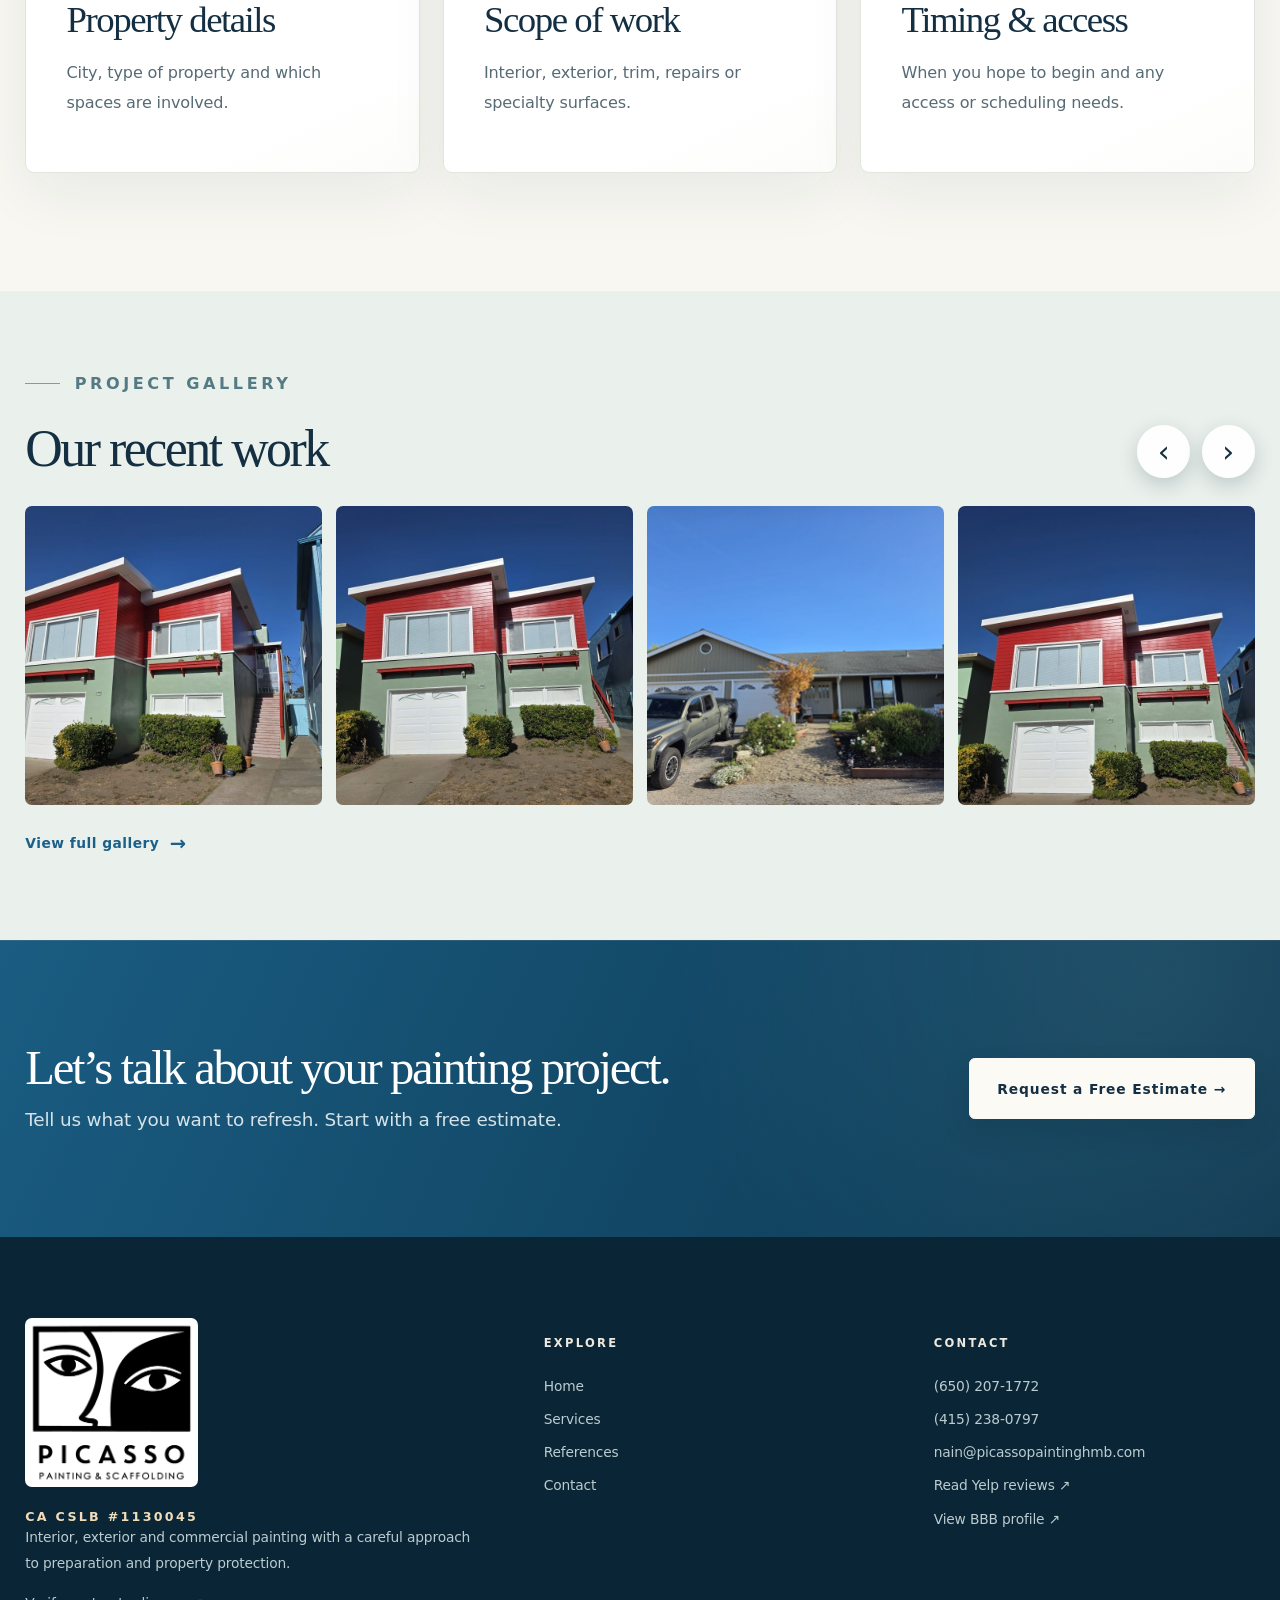
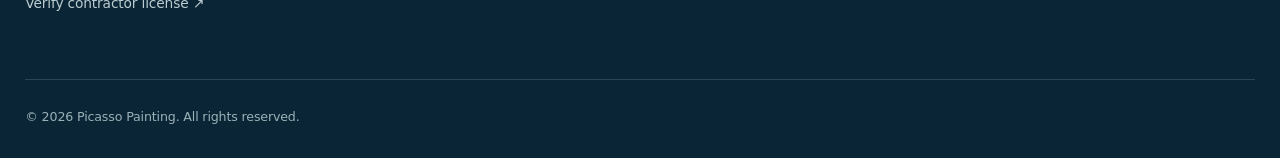
==== commit 69378cf0: "Quitar avisos técnicos del formulario; el formulario abre el correo con la solicitud Co-Authored-By:" ====
--- a/contacto.html
+++ b/contacto.html
@@ -479,7 +479,7 @@
   font-weight:800;
 }
 
-</style><link rel="stylesheet" href="ajustes.css"></head><body data-page="contacto"><div class="topline"><div class="wrap"><span><a class="area" href="https://www.google.com/maps/place/San+Francisco+Bay+Area,+CA" target="_blank" rel="noopener noreferrer"><svg viewBox="0 0 24 24" fill="currentColor" aria-hidden="true"><path d="M12 2a7 7 0 0 0-7 7c0 5.2 7 13 7 13s7-7.8 7-13a7 7 0 0 0-7-7zm0 9.5A2.5 2.5 0 1 1 12 6.5a2.5 2.5 0 0 1 0 5z"/></svg>Painting &amp; Scaffolding · San Francisco Bay Area</a></span><span><a class="call" href="tel:+16502071772"><svg viewBox="0 0 24 24" fill="currentColor" aria-hidden="true"><path d="M6.6 10.8a15.1 15.1 0 0 0 6.6 6.6l2.2-2.2a1 1 0 0 1 1-.25c1.1.37 2.3.57 3.6.57a1 1 0 0 1 1 1V20a1 1 0 0 1-1 1A17 17 0 0 1 3 4a1 1 0 0 1 1-1h3.5a1 1 0 0 1 1 1c0 1.25.2 2.45.57 3.57a1 1 0 0 1-.25 1z"/></svg>(650) 207-1772</a><a class="call" href="tel:+14152380797"><svg viewBox="0 0 24 24" fill="currentColor" aria-hidden="true"><path d="M6.6 10.8a15.1 15.1 0 0 0 6.6 6.6l2.2-2.2a1 1 0 0 1 1-.25c1.1.37 2.3.57 3.6.57a1 1 0 0 1 1 1V20a1 1 0 0 1-1 1A17 17 0 0 1 3 4a1 1 0 0 1 1-1h3.5a1 1 0 0 1 1 1c0 1.25.2 2.45.57 3.57a1 1 0 0 1-.25 1z"/></svg>(415) 238-0797</a></span></div></div><header class="head"><div class="wrap header"><a class="brand" href="index.html" aria-label="Picasso Painting Home"><img class="logo" src="img/logo-horizontal.png" alt="Picasso Painting &amp; Scaffolding" width="760" height="160"></a><button class="menu" type="button" aria-label="Toggle navigation" aria-expanded="false" aria-controls="main-nav">☰</button><nav class="nav" id="main-nav" aria-label="Main navigation"><a href="index.html">Home</a><div class="nav-drop"><a href="servicios.html">Services</a><div class="nav-sub"><a href="servicios.html#painting">Painting</a><a href="servicios.html#scaffolding">Scaffolding</a></div></div><a href="referencias.html">References</a><a href="galeria.html">Gallery</a><a href="contacto.html" aria-current="page">Contact</a><a class="btn primary" href="contacto.html#estimate">Free Estimate</a></nav></div></header><main id="main"><section class="wrap page-hero"><div class="eyebrow">Contact &amp; estimates</div><h1>Tell us what you want to paint.</h1><p class="lead">One room, a full exterior or a commercial space: start with a conversation about the work, the property and your location.</p></section><section class="section alt"><div class="wrap contact-grid"><div><div class="eyebrow">Let’s talk</div><h2>Start with a free estimate.</h2><p>Call the Picasso Painting numbers listed on the current website. Share where the project is, what needs painting and when you hope to begin.</p><div class="contact-phones"><div><span>San Mateo contact</span><a href="tel:+16502071772">(650) 207-1772</a></div><div><span>San Francisco contact</span><a href="tel:+14152380797">(415) 238-0797</a></div><div><span>Service area</span><strong>San Francisco Bay Area</strong></div></div><div class="contact-phones"><div><span>Owner</span><strong>Nain Carvallo</strong></div><div><span>Email</span><a href="mailto:nain@picassopaintinghmb.com">nain@picassopaintinghmb.com</a><span class="falta">[CONFIRMAR: que este correo siga en uso]</span></div></div><div class="map" id="service-area"><iframe src="https://www.google.com/maps/embed?origin=mfe&amp;pb=!1m3!2m1!1sSan+Francisco+Bay+Area,+CA!6i8" title="Service area map: San Francisco Bay Area" loading="lazy" referrerpolicy="no-referrer-when-downgrade"></iframe></div><div class="trust"><a href="https://www.cslb.ca.gov/OnlineServices/CheckLicenseII/LicenseDetail.aspx?LicNum=1130045" target="_blank" rel="noopener noreferrer"><b>Licensed contractor</b><span>CA CSLB #1130045 · C33 Painting · D39 Scaffolding ↗</span><span class="falta">[CONFIRMAR: renovación de la licencia; en CSLB figura con vencimiento 31-dic-2026]</span></a><div><b>Fully insured</b><span class="falta">[FALTA: certificado de seguro vigente 2026 en PDF. El de su web actual es de 2025]</span></div><a href="https://www.bbb.org/us/ca/moss-beach/profile/painting-contractors/picasso-painting-1116-972477" target="_blank" rel="noopener noreferrer"><img class="trust-logo" src="img/marcas/bbb.jpg" alt="" width="240" height="378"><b>BBB Accredited Business</b><span>View BBB profile ↗</span><span class="falta">[CONFIRMAR: que la acreditación BBB siga vigente]</span></a><div><b>Four-year guarantee</b><span class="falta">[FALTA: términos de la garantía de 4 años — qué cubre y en qué condiciones. Debe darlos el cliente]</span></div><a href="https://www.yelp.com/biz/picasso-painting-el-granada" target="_blank" rel="noopener noreferrer"><img class="trust-logo trust-logo-wide" src="img/marcas/yelp.jpg" alt="" width="480" height="190"><b>Customer reviews</b><span>Read reviews on Yelp ↗</span></a></div></div><div class="form-box" id="estimate"><div class="eyebrow">Estimate request</div><h2>Tell us about your project.</h2><p>Complete the details below. The form is prepared for a secure submission service, but online delivery is not yet connected.</p><form id="estimate-form"><div class="fields"><div class="field"><label for="name">Your name *</label><input id="name" name="name" autocomplete="name" required minlength="2" maxlength="100"></div><div class="field"><label for="phone">Phone number *</label><input id="phone" name="phone" type="tel" autocomplete="tel" required pattern="[0-9+(). -]{7,25}" title="Enter a valid telephone number"></div><div class="field"><label for="email">Email address</label><input id="email" name="email" type="email" autocomplete="email"></div><div class="field"><label for="location">City or ZIP *</label><input id="location" name="location" required autocomplete="address-level2" maxlength="90"></div><div class="field full"><label for="service">Project type *</label><select id="service" name="service" required><option value="">Choose a service</option><option>Interior Painting</option><option>Exterior Painting</option><option>Commercial Painting</option><option>Specialty Services</option><option>Scaffolding</option><option>Not sure yet</option></select></div><div class="field full"><label for="message">Tell us about your project</label><textarea id="message" name="message" rows="4" maxlength="2500" placeholder="What spaces or surfaces need painting?"></textarea></div><div class="field bot-field" aria-hidden="true"><label for="company_site">Leave this empty</label><input id="company_site" name="company_site" tabindex="-1" autocomplete="off"></div><div class="field full"><label><input type="checkbox" name="consent" value="yes" required style="width:auto;min-height:auto;margin-right:8px">I agree to be contacted about my estimate request. *</label></div></div><p class="form-note">Online delivery requires a connected secure endpoint and working spam protection. Until configured, use the phone numbers shown here. No form data is sent from this preview.</p><button class="btn primary" type="submit" style="width:100%">Send Estimate Request</button><p id="form-status" class="form-status" role="status" aria-live="polite"></p></form></div></div></section><section class="section"><div class="wrap"><div class="eyebrow">Helpful information</div><h2>What makes an estimate easier?</h2><div class="cards"><article class="card"><small>01</small><h3>Property details</h3><p>City, type of property and which spaces are involved.</p></article><article class="card"><small>02</small><h3>Scope of work</h3><p>Interior, exterior, trim, repairs or specialty surfaces.</p></article><article class="card"><small>03</small><h3>Timing &amp; access</h3><p>When you hope to begin and any access or scheduling needs.</p></article></div></div></section></main><section class="gal-banner" data-gal-banner aria-label="Project gallery"></section><section class="cta"><div class="wrap cta-inner"><div><h2>Let’s talk about your painting project.</h2><p>Tell us what you want to refresh. Start with a free estimate.</p></div><a class="btn white" href="contacto.html#estimate">Request a Free Estimate →</a></div></section><footer class="footer"><div class="wrap"><div class="footer-grid"><div><img class="footer-logo" src="img/logo-pie.png" alt="Picasso Painting &amp; Scaffolding" width="360" height="353" loading="lazy"><div class="brand-text"><small>CA CSLB #1130045</small></div><p>Interior, exterior and commercial painting with a careful approach to preparation and property protection.</p><a href="https://www.cslb.ca.gov/OnlineServices/CheckLicenseII/LicenseDetail.aspx?LicNum=1130045" target="_blank" rel="noopener noreferrer">Verify contractor license ↗</a></div><div><h4>Explore</h4><a href="index.html">Home</a><a href="servicios.html">Services</a><a href="referencias.html">References</a><a href="contacto.html">Contact</a></div><div><h4>Contact</h4><a href="tel:+16502071772">(650) 207-1772</a><a href="tel:+14152380797">(415) 238-0797</a><a href="mailto:nain@picassopaintinghmb.com">nain@picassopaintinghmb.com</a><a href="https://www.yelp.com/biz/picasso-painting-el-granada" target="_blank" rel="noopener noreferrer">Read Yelp reviews ↗</a><a href="https://www.bbb.org/us/ca/moss-beach/profile/painting-contractors/picasso-painting-1116-972477" target="_blank" rel="noopener noreferrer">View BBB profile ↗</a></div></div><div class="footer-bottom">© 2026 Picasso Painting. All rights reserved.</div></div></footer><div class="mobile-cta"><a class="btn outline" href="tel:+16502071772">Call Now</a><a class="btn primary" href="contacto.html#estimate">Free Estimate</a></div><script>
+</style><link rel="stylesheet" href="ajustes.css"></head><body data-page="contacto"><div class="topline"><div class="wrap"><span><a class="area" href="https://www.google.com/maps/place/San+Francisco+Bay+Area,+CA" target="_blank" rel="noopener noreferrer"><svg viewBox="0 0 24 24" fill="currentColor" aria-hidden="true"><path d="M12 2a7 7 0 0 0-7 7c0 5.2 7 13 7 13s7-7.8 7-13a7 7 0 0 0-7-7zm0 9.5A2.5 2.5 0 1 1 12 6.5a2.5 2.5 0 0 1 0 5z"/></svg>Painting &amp; Scaffolding · San Francisco Bay Area</a></span><span><a class="call" href="tel:+16502071772"><svg viewBox="0 0 24 24" fill="currentColor" aria-hidden="true"><path d="M6.6 10.8a15.1 15.1 0 0 0 6.6 6.6l2.2-2.2a1 1 0 0 1 1-.25c1.1.37 2.3.57 3.6.57a1 1 0 0 1 1 1V20a1 1 0 0 1-1 1A17 17 0 0 1 3 4a1 1 0 0 1 1-1h3.5a1 1 0 0 1 1 1c0 1.25.2 2.45.57 3.57a1 1 0 0 1-.25 1z"/></svg>(650) 207-1772</a><a class="call" href="tel:+14152380797"><svg viewBox="0 0 24 24" fill="currentColor" aria-hidden="true"><path d="M6.6 10.8a15.1 15.1 0 0 0 6.6 6.6l2.2-2.2a1 1 0 0 1 1-.25c1.1.37 2.3.57 3.6.57a1 1 0 0 1 1 1V20a1 1 0 0 1-1 1A17 17 0 0 1 3 4a1 1 0 0 1 1-1h3.5a1 1 0 0 1 1 1c0 1.25.2 2.45.57 3.57a1 1 0 0 1-.25 1z"/></svg>(415) 238-0797</a></span></div></div><header class="head"><div class="wrap header"><a class="brand" href="index.html" aria-label="Picasso Painting Home"><img class="logo" src="img/logo-horizontal.png" alt="Picasso Painting &amp; Scaffolding" width="760" height="160"></a><button class="menu" type="button" aria-label="Toggle navigation" aria-expanded="false" aria-controls="main-nav">☰</button><nav class="nav" id="main-nav" aria-label="Main navigation"><a href="index.html">Home</a><div class="nav-drop"><a href="servicios.html">Services</a><div class="nav-sub"><a href="servicios.html#painting">Painting</a><a href="servicios.html#scaffolding">Scaffolding</a></div></div><a href="referencias.html">References</a><a href="galeria.html">Gallery</a><a href="contacto.html" aria-current="page">Contact</a><a class="btn primary" href="contacto.html#estimate">Free Estimate</a></nav></div></header><main id="main"><section class="wrap page-hero"><div class="eyebrow">Contact &amp; estimates</div><h1>Tell us what you want to paint.</h1><p class="lead">One room, a full exterior or a commercial space: start with a conversation about the work, the property and your location.</p></section><section class="section alt"><div class="wrap contact-grid"><div><div class="eyebrow">Let’s talk</div><h2>Start with a free estimate.</h2><p>Call the Picasso Painting numbers listed on the current website. Share where the project is, what needs painting and when you hope to begin.</p><div class="contact-phones"><div><span>San Mateo contact</span><a href="tel:+16502071772">(650) 207-1772</a></div><div><span>San Francisco contact</span><a href="tel:+14152380797">(415) 238-0797</a></div><div><span>Service area</span><strong>San Francisco Bay Area</strong></div></div><div class="contact-phones"><div><span>Owner</span><strong>Nain Carvallo</strong></div><div><span>Email</span><a href="mailto:nain@picassopaintinghmb.com">nain@picassopaintinghmb.com</a><span class="falta">[CONFIRMAR: que este correo siga en uso]</span></div></div><div class="map" id="service-area"><iframe src="https://www.google.com/maps/embed?origin=mfe&amp;pb=!1m3!2m1!1sSan+Francisco+Bay+Area,+CA!6i8" title="Service area map: San Francisco Bay Area" loading="lazy" referrerpolicy="no-referrer-when-downgrade"></iframe></div><div class="trust"><a href="https://www.cslb.ca.gov/OnlineServices/CheckLicenseII/LicenseDetail.aspx?LicNum=1130045" target="_blank" rel="noopener noreferrer"><b>Licensed contractor</b><span>CA CSLB #1130045 · C33 Painting · D39 Scaffolding ↗</span><span class="falta">[CONFIRMAR: renovación de la licencia; en CSLB figura con vencimiento 31-dic-2026]</span></a><div><b>Fully insured</b><span class="falta">[FALTA: certificado de seguro vigente 2026 en PDF. El de su web actual es de 2025]</span></div><a href="https://www.bbb.org/us/ca/moss-beach/profile/painting-contractors/picasso-painting-1116-972477" target="_blank" rel="noopener noreferrer"><img class="trust-logo" src="img/marcas/bbb.jpg" alt="" width="240" height="378"><b>BBB Accredited Business</b><span>View BBB profile ↗</span><span class="falta">[CONFIRMAR: que la acreditación BBB siga vigente]</span></a><div><b>Four-year guarantee</b><span class="falta">[FALTA: términos de la garantía de 4 años — qué cubre y en qué condiciones. Debe darlos el cliente]</span></div><a href="https://www.yelp.com/biz/picasso-painting-el-granada" target="_blank" rel="noopener noreferrer"><img class="trust-logo trust-logo-wide" src="img/marcas/yelp.jpg" alt="" width="480" height="190"><b>Customer reviews</b><span>Read reviews on Yelp ↗</span></a></div></div><div class="form-box" id="estimate"><div class="eyebrow">Estimate request</div><h2>Tell us about your project.</h2><p>Complete the details below and we will contact you about your free estimate.</p><form id="estimate-form"><div class="fields"><div class="field"><label for="name">Your name *</label><input id="name" name="name" autocomplete="name" required minlength="2" maxlength="100"></div><div class="field"><label for="phone">Phone number *</label><input id="phone" name="phone" type="tel" autocomplete="tel" required pattern="[0-9+(). -]{7,25}" title="Enter a valid telephone number"></div><div class="field"><label for="email">Email address</label><input id="email" name="email" type="email" autocomplete="email"></div><div class="field"><label for="location">City or ZIP *</label><input id="location" name="location" required autocomplete="address-level2" maxlength="90"></div><div class="field full"><label for="service">Project type *</label><select id="service" name="service" required><option value="">Choose a service</option><option>Interior Painting</option><option>Exterior Painting</option><option>Commercial Painting</option><option>Specialty Services</option><option>Scaffolding</option><option>Not sure yet</option></select></div><div class="field full"><label for="message">Tell us about your project</label><textarea id="message" name="message" rows="4" maxlength="2500" placeholder="What spaces or surfaces need painting?"></textarea></div><div class="field bot-field" aria-hidden="true"><label for="company_site">Leave this empty</label><input id="company_site" name="company_site" tabindex="-1" autocomplete="off"></div><div class="field full"><label><input type="checkbox" name="consent" value="yes" required style="width:auto;min-height:auto;margin-right:8px">I agree to be contacted about my estimate request. *</label></div></div><p class="form-note">Prefer to talk? Call <a href="tel:+16502071772">(650) 207-1772</a> or <a href="tel:+14152380797">(415) 238-0797</a>.</p><button class="btn primary" type="submit" style="width:100%">Send Estimate Request</button><p id="form-status" class="form-status" role="status" aria-live="polite"></p></form></div></div></section><section class="section"><div class="wrap"><div class="eyebrow">Helpful information</div><h2>What makes an estimate easier?</h2><div class="cards"><article class="card"><small>01</small><h3>Property details</h3><p>City, type of property and which spaces are involved.</p></article><article class="card"><small>02</small><h3>Scope of work</h3><p>Interior, exterior, trim, repairs or specialty surfaces.</p></article><article class="card"><small>03</small><h3>Timing &amp; access</h3><p>When you hope to begin and any access or scheduling needs.</p></article></div></div></section></main><section class="gal-banner" data-gal-banner aria-label="Project gallery"></section><section class="cta"><div class="wrap cta-inner"><div><h2>Let’s talk about your painting project.</h2><p>Tell us what you want to refresh. Start with a free estimate.</p></div><a class="btn white" href="contacto.html#estimate">Request a Free Estimate →</a></div></section><footer class="footer"><div class="wrap"><div class="footer-grid"><div><img class="footer-logo" src="img/logo-pie.png" alt="Picasso Painting &amp; Scaffolding" width="360" height="353" loading="lazy"><div class="brand-text"><small>CA CSLB #1130045</small></div><p>Interior, exterior and commercial painting with a careful approach to preparation and property protection.</p><a href="https://www.cslb.ca.gov/OnlineServices/CheckLicenseII/LicenseDetail.aspx?LicNum=1130045" target="_blank" rel="noopener noreferrer">Verify contractor license ↗</a></div><div><h4>Explore</h4><a href="index.html">Home</a><a href="servicios.html">Services</a><a href="referencias.html">References</a><a href="contacto.html">Contact</a></div><div><h4>Contact</h4><a href="tel:+16502071772">(650) 207-1772</a><a href="tel:+14152380797">(415) 238-0797</a><a href="mailto:nain@picassopaintinghmb.com">nain@picassopaintinghmb.com</a><a href="https://www.yelp.com/biz/picasso-painting-el-granada" target="_blank" rel="noopener noreferrer">Read Yelp reviews ↗</a><a href="https://www.bbb.org/us/ca/moss-beach/profile/painting-contractors/picasso-painting-1116-972477" target="_blank" rel="noopener noreferrer">View BBB profile ↗</a></div></div><div class="footer-bottom">© 2026 Picasso Painting. All rights reserved.</div></div></footer><div class="mobile-cta"><a class="btn outline" href="tel:+16502071772">Call Now</a><a class="btn primary" href="contacto.html#estimate">Free Estimate</a></div><script>
 (function(){
 const toggle=document.querySelector('.menu'),nav=document.querySelector('.nav');
 if(toggle&&nav){toggle.addEventListener('click',()=>{const on=nav.classList.toggle('open');toggle.setAttribute('aria-expanded',String(on));});document.addEventListener('keydown',e=>{if(e.key==='Escape'){nav.classList.remove('open');toggle.setAttribute('aria-expanded','false');}});}
@@ -490,12 +490,11 @@
 const endpoint=''; /* Add verified HTTPS submission endpoint and spam protection before launch. */
 const status=document.querySelector('#form-status'),submit=form.querySelector('[type=submit]');
 const pre=new URLSearchParams(location.search).get('service');if(pre&&[...form.elements.service.options].some(o=>o.value===pre))form.elements.service.value=pre;
-if(!endpoint){submit.disabled=true;submit.textContent='Online Requests Not Yet Available';submit.title='Please call Picasso Painting to request an estimate.';}
 form.addEventListener('submit',async e=>{
 e.preventDefault();
 if(!form.reportValidity())return;
 if(form.elements.company_site.value)return;
-if(!endpoint){status.textContent='Online estimate requests are not connected yet. Please call us using the number shown here.';status.className='form-status error';return;}
+if(!endpoint){const v=n=>(form.elements[n]&&form.elements[n].value)||'';const body=['Name: '+v('name'),'Phone: '+v('phone'),'Email: '+v('email'),'Location: '+v('location'),'Service: '+v('service'),'','Project details:',v('message')].join(String.fromCharCode(10));location.href='mailto:nain@picassopaintinghmb.com?subject='+encodeURIComponent('Free estimate request - '+v('service'))+'&body='+encodeURIComponent(body);status.textContent='Your email app will open with your request ready. Just press send.';status.className='form-status success';window.dataLayer=window.dataLayer||[];window.dataLayer.push({event:'estimate_submitted'});return;}
 if(!/^https:\/\//.test(endpoint)){status.textContent='Form configuration needs a secure URL.';status.className='form-status error';return;}
 submit.disabled=true;status.textContent='Sending...';status.className='form-status';
 try{
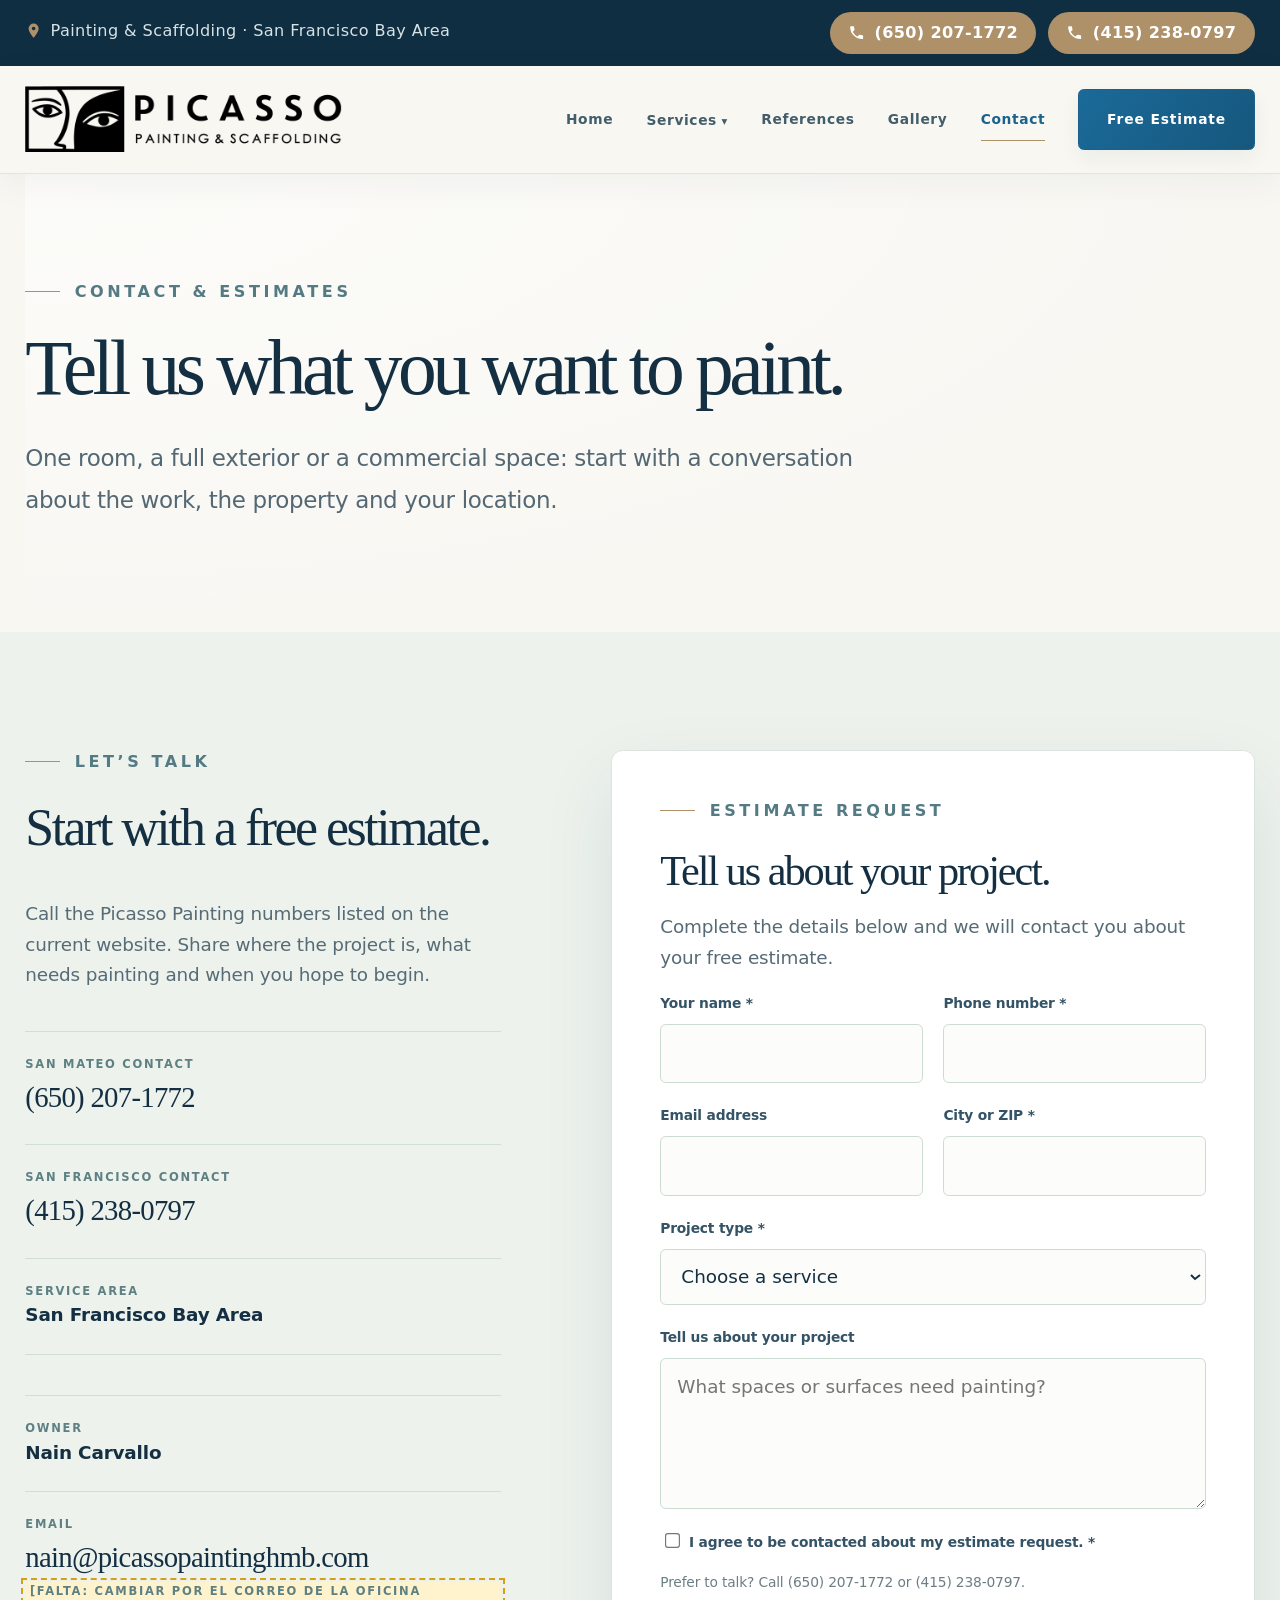
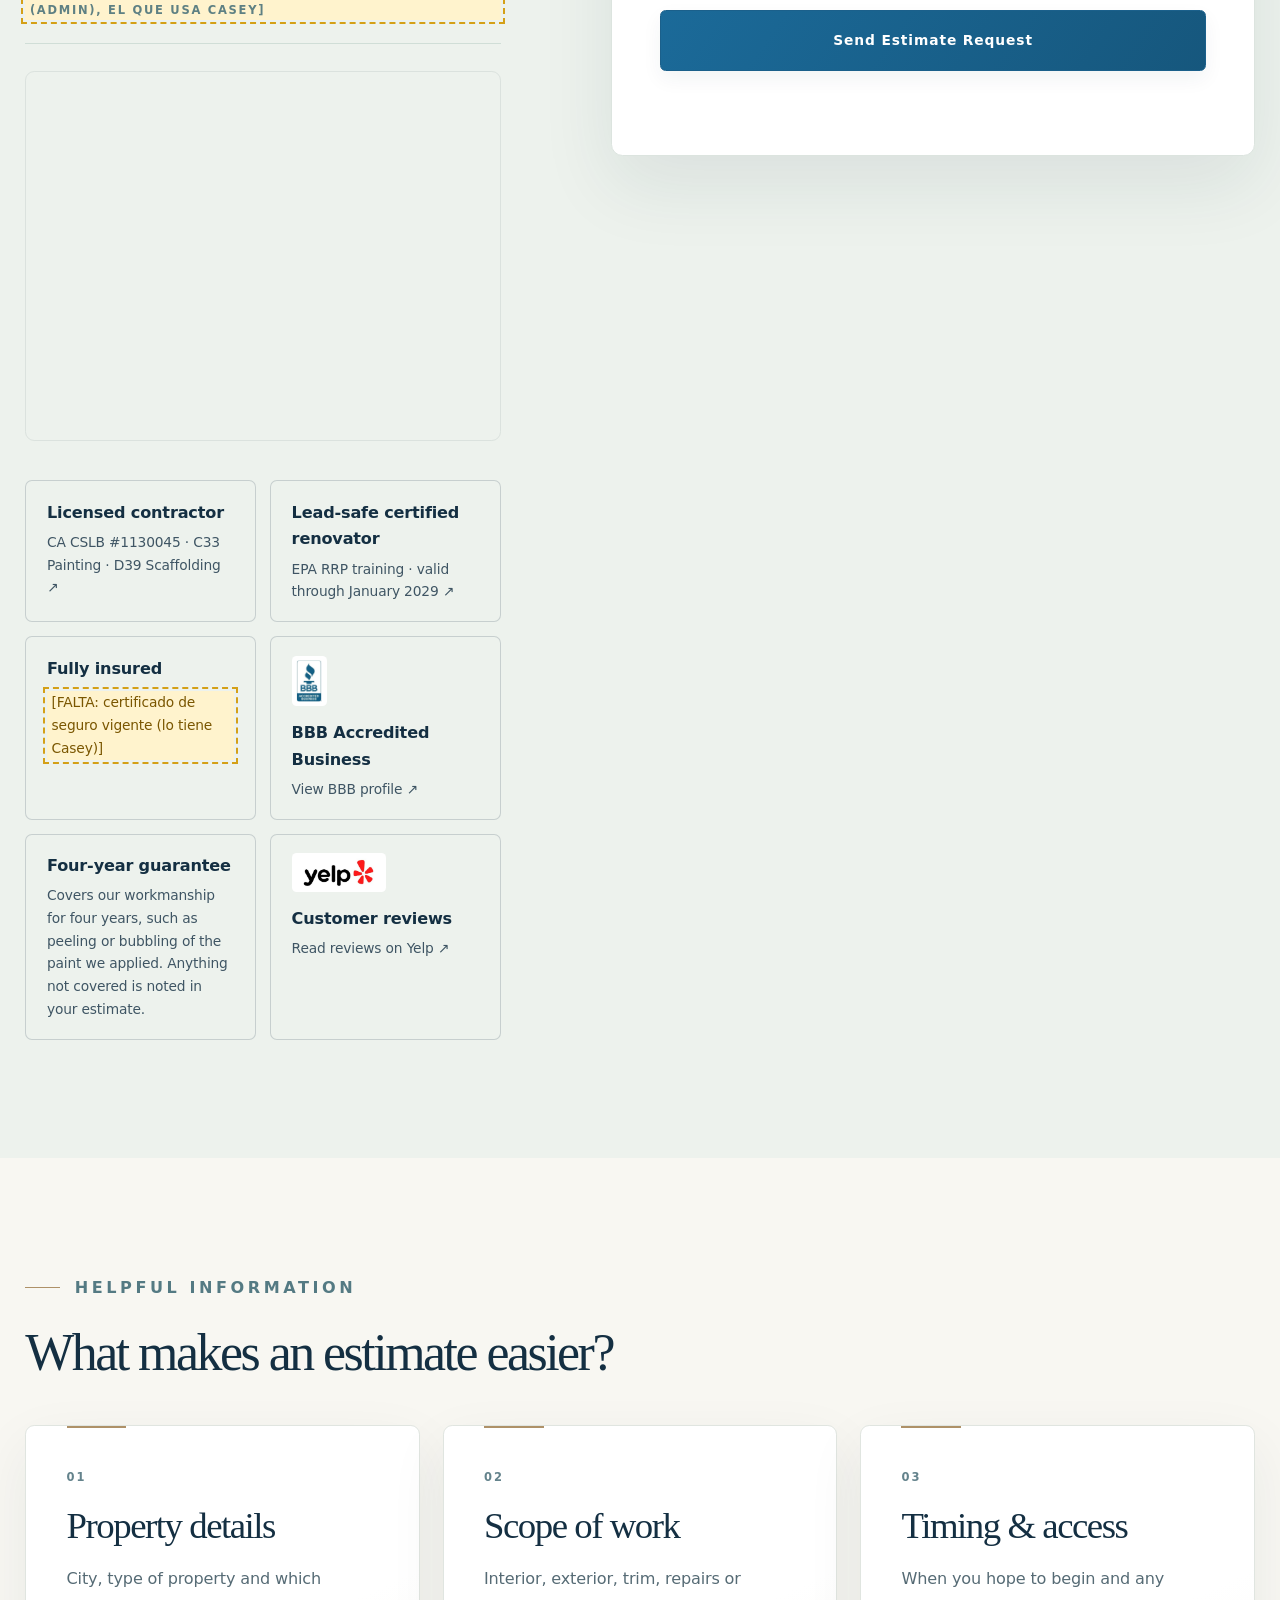
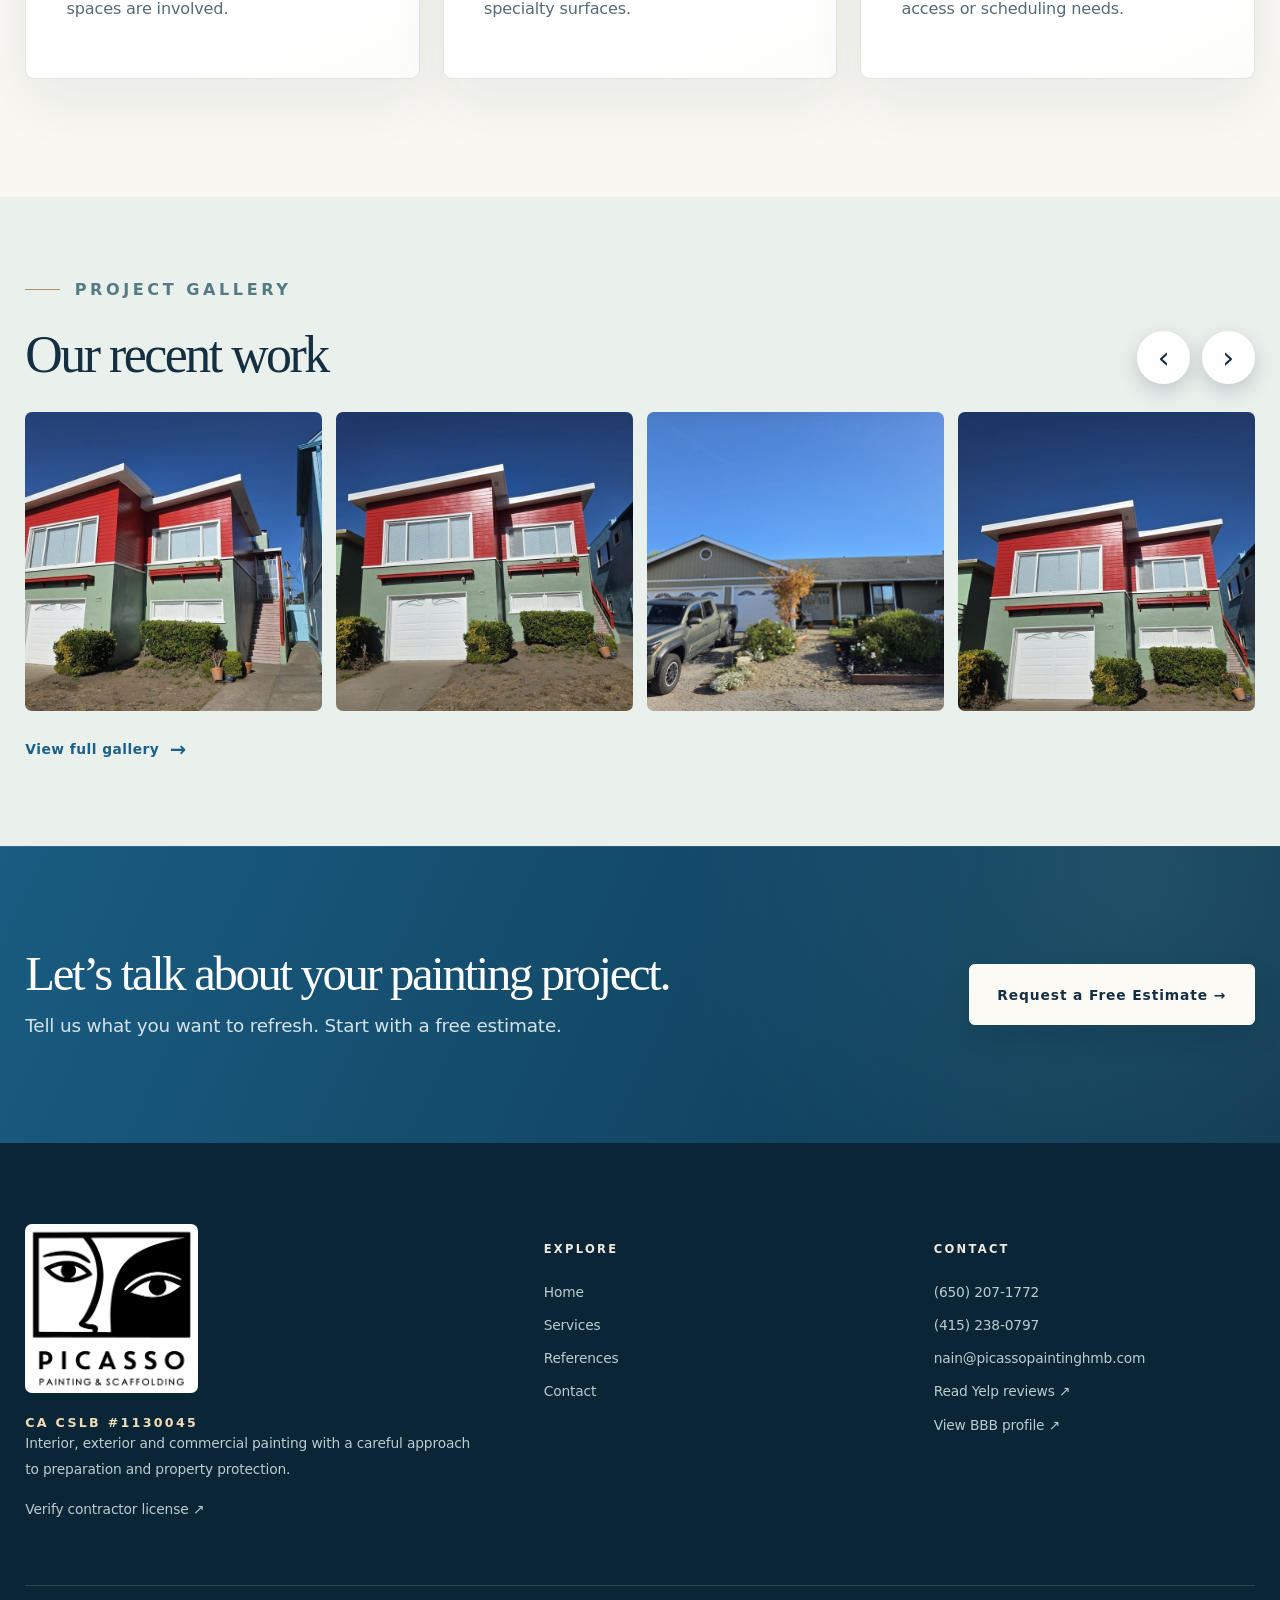
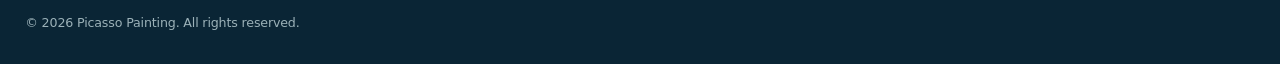
==== commit 5a73f82d: "Cambios de la reunión con Nain y certificado de plomo - Licencia y BBB confirmados; garantía de 4 añ" ====
--- a/contacto.html
+++ b/contacto.html
@@ -479,7 +479,7 @@
   font-weight:800;
 }
 
-</style><link rel="stylesheet" href="ajustes.css"></head><body data-page="contacto"><div class="topline"><div class="wrap"><span><a class="area" href="https://www.google.com/maps/place/San+Francisco+Bay+Area,+CA" target="_blank" rel="noopener noreferrer"><svg viewBox="0 0 24 24" fill="currentColor" aria-hidden="true"><path d="M12 2a7 7 0 0 0-7 7c0 5.2 7 13 7 13s7-7.8 7-13a7 7 0 0 0-7-7zm0 9.5A2.5 2.5 0 1 1 12 6.5a2.5 2.5 0 0 1 0 5z"/></svg>Painting &amp; Scaffolding · San Francisco Bay Area</a></span><span><a class="call" href="tel:+16502071772"><svg viewBox="0 0 24 24" fill="currentColor" aria-hidden="true"><path d="M6.6 10.8a15.1 15.1 0 0 0 6.6 6.6l2.2-2.2a1 1 0 0 1 1-.25c1.1.37 2.3.57 3.6.57a1 1 0 0 1 1 1V20a1 1 0 0 1-1 1A17 17 0 0 1 3 4a1 1 0 0 1 1-1h3.5a1 1 0 0 1 1 1c0 1.25.2 2.45.57 3.57a1 1 0 0 1-.25 1z"/></svg>(650) 207-1772</a><a class="call" href="tel:+14152380797"><svg viewBox="0 0 24 24" fill="currentColor" aria-hidden="true"><path d="M6.6 10.8a15.1 15.1 0 0 0 6.6 6.6l2.2-2.2a1 1 0 0 1 1-.25c1.1.37 2.3.57 3.6.57a1 1 0 0 1 1 1V20a1 1 0 0 1-1 1A17 17 0 0 1 3 4a1 1 0 0 1 1-1h3.5a1 1 0 0 1 1 1c0 1.25.2 2.45.57 3.57a1 1 0 0 1-.25 1z"/></svg>(415) 238-0797</a></span></div></div><header class="head"><div class="wrap header"><a class="brand" href="index.html" aria-label="Picasso Painting Home"><img class="logo" src="img/logo-horizontal.png" alt="Picasso Painting &amp; Scaffolding" width="760" height="160"></a><button class="menu" type="button" aria-label="Toggle navigation" aria-expanded="false" aria-controls="main-nav">☰</button><nav class="nav" id="main-nav" aria-label="Main navigation"><a href="index.html">Home</a><div class="nav-drop"><a href="servicios.html">Services</a><div class="nav-sub"><a href="servicios.html#painting">Painting</a><a href="servicios.html#scaffolding">Scaffolding</a></div></div><a href="referencias.html">References</a><a href="galeria.html">Gallery</a><a href="contacto.html" aria-current="page">Contact</a><a class="btn primary" href="contacto.html#estimate">Free Estimate</a></nav></div></header><main id="main"><section class="wrap page-hero"><div class="eyebrow">Contact &amp; estimates</div><h1>Tell us what you want to paint.</h1><p class="lead">One room, a full exterior or a commercial space: start with a conversation about the work, the property and your location.</p></section><section class="section alt"><div class="wrap contact-grid"><div><div class="eyebrow">Let’s talk</div><h2>Start with a free estimate.</h2><p>Call the Picasso Painting numbers listed on the current website. Share where the project is, what needs painting and when you hope to begin.</p><div class="contact-phones"><div><span>San Mateo contact</span><a href="tel:+16502071772">(650) 207-1772</a></div><div><span>San Francisco contact</span><a href="tel:+14152380797">(415) 238-0797</a></div><div><span>Service area</span><strong>San Francisco Bay Area</strong></div></div><div class="contact-phones"><div><span>Owner</span><strong>Nain Carvallo</strong></div><div><span>Email</span><a href="mailto:nain@picassopaintinghmb.com">nain@picassopaintinghmb.com</a><span class="falta">[CONFIRMAR: que este correo siga en uso]</span></div></div><div class="map" id="service-area"><iframe src="https://www.google.com/maps/embed?origin=mfe&amp;pb=!1m3!2m1!1sSan+Francisco+Bay+Area,+CA!6i8" title="Service area map: San Francisco Bay Area" loading="lazy" referrerpolicy="no-referrer-when-downgrade"></iframe></div><div class="trust"><a href="https://www.cslb.ca.gov/OnlineServices/CheckLicenseII/LicenseDetail.aspx?LicNum=1130045" target="_blank" rel="noopener noreferrer"><b>Licensed contractor</b><span>CA CSLB #1130045 · C33 Painting · D39 Scaffolding ↗</span><span class="falta">[CONFIRMAR: renovación de la licencia; en CSLB figura con vencimiento 31-dic-2026]</span></a><div><b>Fully insured</b><span class="falta">[FALTA: certificado de seguro vigente 2026 en PDF. El de su web actual es de 2025]</span></div><a href="https://www.bbb.org/us/ca/moss-beach/profile/painting-contractors/picasso-painting-1116-972477" target="_blank" rel="noopener noreferrer"><img class="trust-logo" src="img/marcas/bbb.jpg" alt="" width="240" height="378"><b>BBB Accredited Business</b><span>View BBB profile ↗</span><span class="falta">[CONFIRMAR: que la acreditación BBB siga vigente]</span></a><div><b>Four-year guarantee</b><span class="falta">[FALTA: términos de la garantía de 4 años — qué cubre y en qué condiciones. Debe darlos el cliente]</span></div><a href="https://www.yelp.com/biz/picasso-painting-el-granada" target="_blank" rel="noopener noreferrer"><img class="trust-logo trust-logo-wide" src="img/marcas/yelp.jpg" alt="" width="480" height="190"><b>Customer reviews</b><span>Read reviews on Yelp ↗</span></a></div></div><div class="form-box" id="estimate"><div class="eyebrow">Estimate request</div><h2>Tell us about your project.</h2><p>Complete the details below and we will contact you about your free estimate.</p><form id="estimate-form"><div class="fields"><div class="field"><label for="name">Your name *</label><input id="name" name="name" autocomplete="name" required minlength="2" maxlength="100"></div><div class="field"><label for="phone">Phone number *</label><input id="phone" name="phone" type="tel" autocomplete="tel" required pattern="[0-9+(). -]{7,25}" title="Enter a valid telephone number"></div><div class="field"><label for="email">Email address</label><input id="email" name="email" type="email" autocomplete="email"></div><div class="field"><label for="location">City or ZIP *</label><input id="location" name="location" required autocomplete="address-level2" maxlength="90"></div><div class="field full"><label for="service">Project type *</label><select id="service" name="service" required><option value="">Choose a service</option><option>Interior Painting</option><option>Exterior Painting</option><option>Commercial Painting</option><option>Specialty Services</option><option>Scaffolding</option><option>Not sure yet</option></select></div><div class="field full"><label for="message">Tell us about your project</label><textarea id="message" name="message" rows="4" maxlength="2500" placeholder="What spaces or surfaces need painting?"></textarea></div><div class="field bot-field" aria-hidden="true"><label for="company_site">Leave this empty</label><input id="company_site" name="company_site" tabindex="-1" autocomplete="off"></div><div class="field full"><label><input type="checkbox" name="consent" value="yes" required style="width:auto;min-height:auto;margin-right:8px">I agree to be contacted about my estimate request. *</label></div></div><p class="form-note">Prefer to talk? Call <a href="tel:+16502071772">(650) 207-1772</a> or <a href="tel:+14152380797">(415) 238-0797</a>.</p><button class="btn primary" type="submit" style="width:100%">Send Estimate Request</button><p id="form-status" class="form-status" role="status" aria-live="polite"></p></form></div></div></section><section class="section"><div class="wrap"><div class="eyebrow">Helpful information</div><h2>What makes an estimate easier?</h2><div class="cards"><article class="card"><small>01</small><h3>Property details</h3><p>City, type of property and which spaces are involved.</p></article><article class="card"><small>02</small><h3>Scope of work</h3><p>Interior, exterior, trim, repairs or specialty surfaces.</p></article><article class="card"><small>03</small><h3>Timing &amp; access</h3><p>When you hope to begin and any access or scheduling needs.</p></article></div></div></section></main><section class="gal-banner" data-gal-banner aria-label="Project gallery"></section><section class="cta"><div class="wrap cta-inner"><div><h2>Let’s talk about your painting project.</h2><p>Tell us what you want to refresh. Start with a free estimate.</p></div><a class="btn white" href="contacto.html#estimate">Request a Free Estimate →</a></div></section><footer class="footer"><div class="wrap"><div class="footer-grid"><div><img class="footer-logo" src="img/logo-pie.png" alt="Picasso Painting &amp; Scaffolding" width="360" height="353" loading="lazy"><div class="brand-text"><small>CA CSLB #1130045</small></div><p>Interior, exterior and commercial painting with a careful approach to preparation and property protection.</p><a href="https://www.cslb.ca.gov/OnlineServices/CheckLicenseII/LicenseDetail.aspx?LicNum=1130045" target="_blank" rel="noopener noreferrer">Verify contractor license ↗</a></div><div><h4>Explore</h4><a href="index.html">Home</a><a href="servicios.html">Services</a><a href="referencias.html">References</a><a href="contacto.html">Contact</a></div><div><h4>Contact</h4><a href="tel:+16502071772">(650) 207-1772</a><a href="tel:+14152380797">(415) 238-0797</a><a href="mailto:nain@picassopaintinghmb.com">nain@picassopaintinghmb.com</a><a href="https://www.yelp.com/biz/picasso-painting-el-granada" target="_blank" rel="noopener noreferrer">Read Yelp reviews ↗</a><a href="https://www.bbb.org/us/ca/moss-beach/profile/painting-contractors/picasso-painting-1116-972477" target="_blank" rel="noopener noreferrer">View BBB profile ↗</a></div></div><div class="footer-bottom">© 2026 Picasso Painting. All rights reserved.</div></div></footer><div class="mobile-cta"><a class="btn outline" href="tel:+16502071772">Call Now</a><a class="btn primary" href="contacto.html#estimate">Free Estimate</a></div><script>
+</style><link rel="stylesheet" href="ajustes.css"></head><body data-page="contacto"><div class="topline"><div class="wrap"><span><a class="area" href="https://www.google.com/maps/place/San+Francisco+Bay+Area,+CA" target="_blank" rel="noopener noreferrer"><svg viewBox="0 0 24 24" fill="currentColor" aria-hidden="true"><path d="M12 2a7 7 0 0 0-7 7c0 5.2 7 13 7 13s7-7.8 7-13a7 7 0 0 0-7-7zm0 9.5A2.5 2.5 0 1 1 12 6.5a2.5 2.5 0 0 1 0 5z"/></svg>Painting &amp; Scaffolding · San Francisco Bay Area</a></span><span><a class="call" href="tel:+16502071772"><svg viewBox="0 0 24 24" fill="currentColor" aria-hidden="true"><path d="M6.6 10.8a15.1 15.1 0 0 0 6.6 6.6l2.2-2.2a1 1 0 0 1 1-.25c1.1.37 2.3.57 3.6.57a1 1 0 0 1 1 1V20a1 1 0 0 1-1 1A17 17 0 0 1 3 4a1 1 0 0 1 1-1h3.5a1 1 0 0 1 1 1c0 1.25.2 2.45.57 3.57a1 1 0 0 1-.25 1z"/></svg>(650) 207-1772</a><a class="call" href="tel:+14152380797"><svg viewBox="0 0 24 24" fill="currentColor" aria-hidden="true"><path d="M6.6 10.8a15.1 15.1 0 0 0 6.6 6.6l2.2-2.2a1 1 0 0 1 1-.25c1.1.37 2.3.57 3.6.57a1 1 0 0 1 1 1V20a1 1 0 0 1-1 1A17 17 0 0 1 3 4a1 1 0 0 1 1-1h3.5a1 1 0 0 1 1 1c0 1.25.2 2.45.57 3.57a1 1 0 0 1-.25 1z"/></svg>(415) 238-0797</a></span></div></div><header class="head"><div class="wrap header"><a class="brand" href="index.html" aria-label="Picasso Painting Home"><img class="logo" src="img/logo-horizontal.png" alt="Picasso Painting &amp; Scaffolding" width="760" height="160"></a><button class="menu" type="button" aria-label="Toggle navigation" aria-expanded="false" aria-controls="main-nav">☰</button><nav class="nav" id="main-nav" aria-label="Main navigation"><a href="index.html">Home</a><div class="nav-drop"><a href="servicios.html">Services</a><div class="nav-sub"><a href="servicios.html#painting">Painting</a><a href="servicios.html#scaffolding">Scaffolding</a></div></div><a href="referencias.html">References</a><a href="galeria.html">Gallery</a><a href="contacto.html" aria-current="page">Contact</a><a class="btn primary" href="contacto.html#estimate">Free Estimate</a></nav></div></header><main id="main"><section class="wrap page-hero"><div class="eyebrow">Contact &amp; estimates</div><h1>Tell us what you want to paint.</h1><p class="lead">One room, a full exterior or a commercial space: start with a conversation about the work, the property and your location.</p></section><section class="section alt"><div class="wrap contact-grid"><div><div class="eyebrow">Let’s talk</div><h2>Start with a free estimate.</h2><p>Call the Picasso Painting numbers listed on the current website. Share where the project is, what needs painting and when you hope to begin.</p><div class="contact-phones"><div><span>San Mateo contact</span><a href="tel:+16502071772">(650) 207-1772</a></div><div><span>San Francisco contact</span><a href="tel:+14152380797">(415) 238-0797</a></div><div><span>Service area</span><strong>San Francisco Bay Area</strong></div></div><div class="contact-phones"><div><span>Owner</span><strong>Nain Carvallo</strong></div><div><span>Email</span><a href="mailto:nain@picassopaintinghmb.com">nain@picassopaintinghmb.com</a><span class="falta">[FALTA: cambiar por el correo de la oficina (admin), el que usa Casey]</span></div></div><div class="map" id="service-area"><iframe src="https://www.google.com/maps/embed?origin=mfe&amp;pb=!1m3!2m1!1sSan+Francisco+Bay+Area,+CA!6i8" title="Service area map: San Francisco Bay Area" loading="lazy" referrerpolicy="no-referrer-when-downgrade"></iframe></div><div class="trust"><a href="https://www.cslb.ca.gov/OnlineServices/CheckLicenseII/LicenseDetail.aspx?LicNum=1130045" target="_blank" rel="noopener noreferrer"><b>Licensed contractor</b><span>CA CSLB #1130045 · C33 Painting · D39 Scaffolding ↗</span></a><a href="docs/certificado-lead-safe-epa.jpg" target="_blank" rel="noopener"><b>Lead-safe certified renovator</b><span>EPA RRP training · valid through January 2029 ↗</span></a><div><b>Fully insured</b><span class="falta">[FALTA: certificado de seguro vigente (lo tiene Casey)]</span></div><a href="https://www.bbb.org/us/ca/moss-beach/profile/painting-contractors/picasso-painting-1116-972477" target="_blank" rel="noopener noreferrer"><img class="trust-logo" src="img/marcas/bbb.jpg" alt="" width="240" height="378"><b>BBB Accredited Business</b><span>View BBB profile ↗</span></a><div><b>Four-year guarantee</b><span>Covers our workmanship for four years, such as peeling or bubbling of the paint we applied. Anything not covered is noted in your estimate.</span></div><a href="https://www.yelp.com/biz/picasso-painting-el-granada" target="_blank" rel="noopener noreferrer"><img class="trust-logo trust-logo-wide" src="img/marcas/yelp.jpg" alt="" width="480" height="190"><b>Customer reviews</b><span>Read reviews on Yelp ↗</span></a></div></div><div class="form-box" id="estimate"><div class="eyebrow">Estimate request</div><h2>Tell us about your project.</h2><p>Complete the details below and we will contact you about your free estimate.</p><form id="estimate-form"><div class="fields"><div class="field"><label for="name">Your name *</label><input id="name" name="name" autocomplete="name" required minlength="2" maxlength="100"></div><div class="field"><label for="phone">Phone number *</label><input id="phone" name="phone" type="tel" autocomplete="tel" required pattern="[0-9+(). -]{7,25}" title="Enter a valid telephone number"></div><div class="field"><label for="email">Email address</label><input id="email" name="email" type="email" autocomplete="email"></div><div class="field"><label for="location">City or ZIP *</label><input id="location" name="location" required autocomplete="address-level2" maxlength="90"></div><div class="field full"><label for="service">Project type *</label><select id="service" name="service" required><option value="">Choose a service</option><option>Interior Painting</option><option>Exterior Painting</option><option>Commercial Painting</option><option>Specialty Services</option><option>Scaffolding</option><option>Not sure yet</option></select></div><div class="field full"><label for="message">Tell us about your project</label><textarea id="message" name="message" rows="4" maxlength="2500" placeholder="What spaces or surfaces need painting?"></textarea></div><div class="field bot-field" aria-hidden="true"><label for="company_site">Leave this empty</label><input id="company_site" name="company_site" tabindex="-1" autocomplete="off"></div><div class="field full"><label><input type="checkbox" name="consent" value="yes" required style="width:auto;min-height:auto;margin-right:8px">I agree to be contacted about my estimate request. *</label></div></div><p class="form-note">Prefer to talk? Call <a href="tel:+16502071772">(650) 207-1772</a> or <a href="tel:+14152380797">(415) 238-0797</a>.</p><button class="btn primary" type="submit" style="width:100%">Send Estimate Request</button><p id="form-status" class="form-status" role="status" aria-live="polite"></p></form></div></div></section><section class="section"><div class="wrap"><div class="eyebrow">Helpful information</div><h2>What makes an estimate easier?</h2><div class="cards"><article class="card"><small>01</small><h3>Property details</h3><p>City, type of property and which spaces are involved.</p></article><article class="card"><small>02</small><h3>Scope of work</h3><p>Interior, exterior, trim, repairs or specialty surfaces.</p></article><article class="card"><small>03</small><h3>Timing &amp; access</h3><p>When you hope to begin and any access or scheduling needs.</p></article></div></div></section></main><section class="gal-banner" data-gal-banner aria-label="Project gallery"></section><section class="cta"><div class="wrap cta-inner"><div><h2>Let’s talk about your painting project.</h2><p>Tell us what you want to refresh. Start with a free estimate.</p></div><a class="btn white" href="contacto.html#estimate">Request a Free Estimate →</a></div></section><footer class="footer"><div class="wrap"><div class="footer-grid"><div><img class="footer-logo" src="img/logo-pie.png" alt="Picasso Painting &amp; Scaffolding" width="360" height="353" loading="lazy"><div class="brand-text"><small>CA CSLB #1130045</small></div><p>Interior, exterior and commercial painting with a careful approach to preparation and property protection.</p><a href="https://www.cslb.ca.gov/OnlineServices/CheckLicenseII/LicenseDetail.aspx?LicNum=1130045" target="_blank" rel="noopener noreferrer">Verify contractor license ↗</a></div><div><h4>Explore</h4><a href="index.html">Home</a><a href="servicios.html">Services</a><a href="referencias.html">References</a><a href="contacto.html">Contact</a></div><div><h4>Contact</h4><a href="tel:+16502071772">(650) 207-1772</a><a href="tel:+14152380797">(415) 238-0797</a><a href="mailto:nain@picassopaintinghmb.com">nain@picassopaintinghmb.com</a><a href="https://www.yelp.com/biz/picasso-painting-el-granada" target="_blank" rel="noopener noreferrer">Read Yelp reviews ↗</a><a href="https://www.bbb.org/us/ca/moss-beach/profile/painting-contractors/picasso-painting-1116-972477" target="_blank" rel="noopener noreferrer">View BBB profile ↗</a></div></div><div class="footer-bottom">© 2026 Picasso Painting. All rights reserved.</div></div></footer><div class="mobile-cta"><a class="btn outline" href="tel:+16502071772">Call Now</a><a class="btn primary" href="contacto.html#estimate">Free Estimate</a></div><script>
 (function(){
 const toggle=document.querySelector('.menu'),nav=document.querySelector('.nav');
 if(toggle&&nav){toggle.addEventListener('click',()=>{const on=nav.classList.toggle('open');toggle.setAttribute('aria-expanded',String(on));});document.addEventListener('keydown',e=>{if(e.key==='Escape'){nav.classList.remove('open');toggle.setAttribute('aria-expanded','false');}});}
